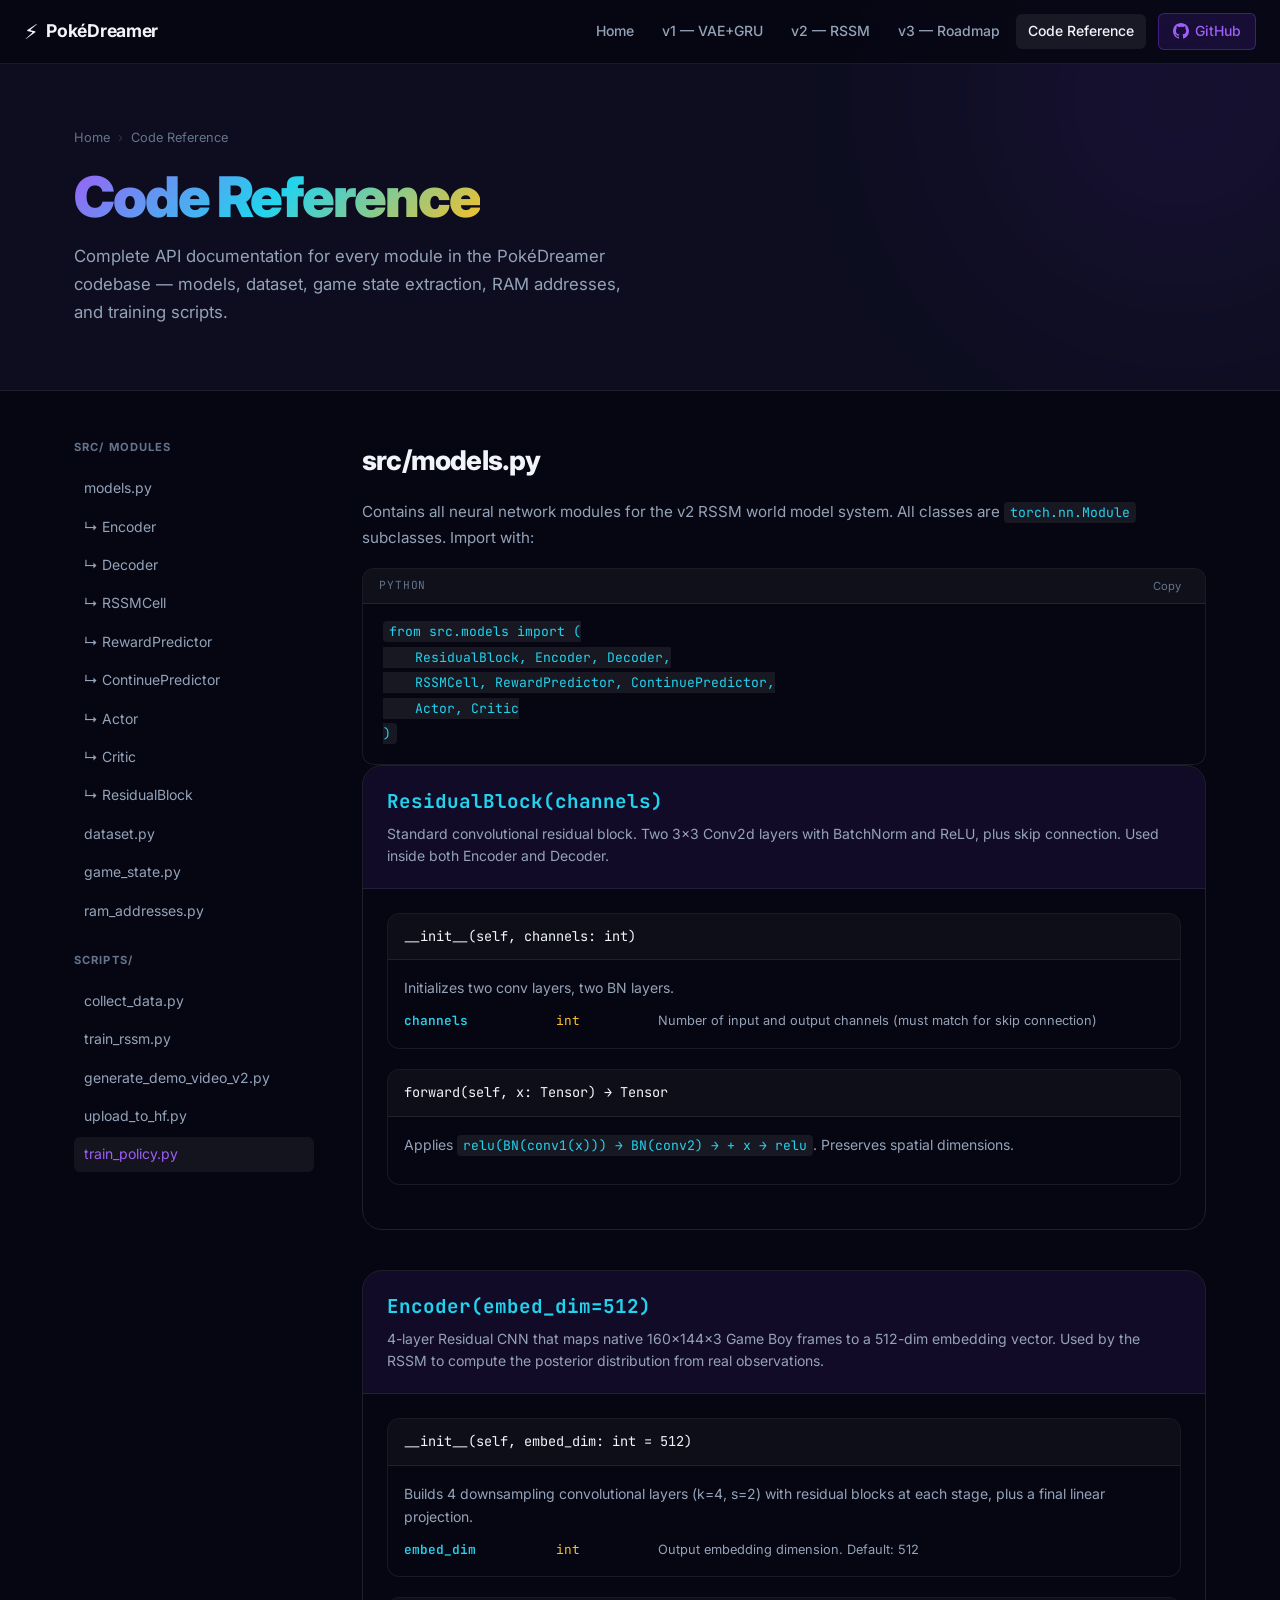
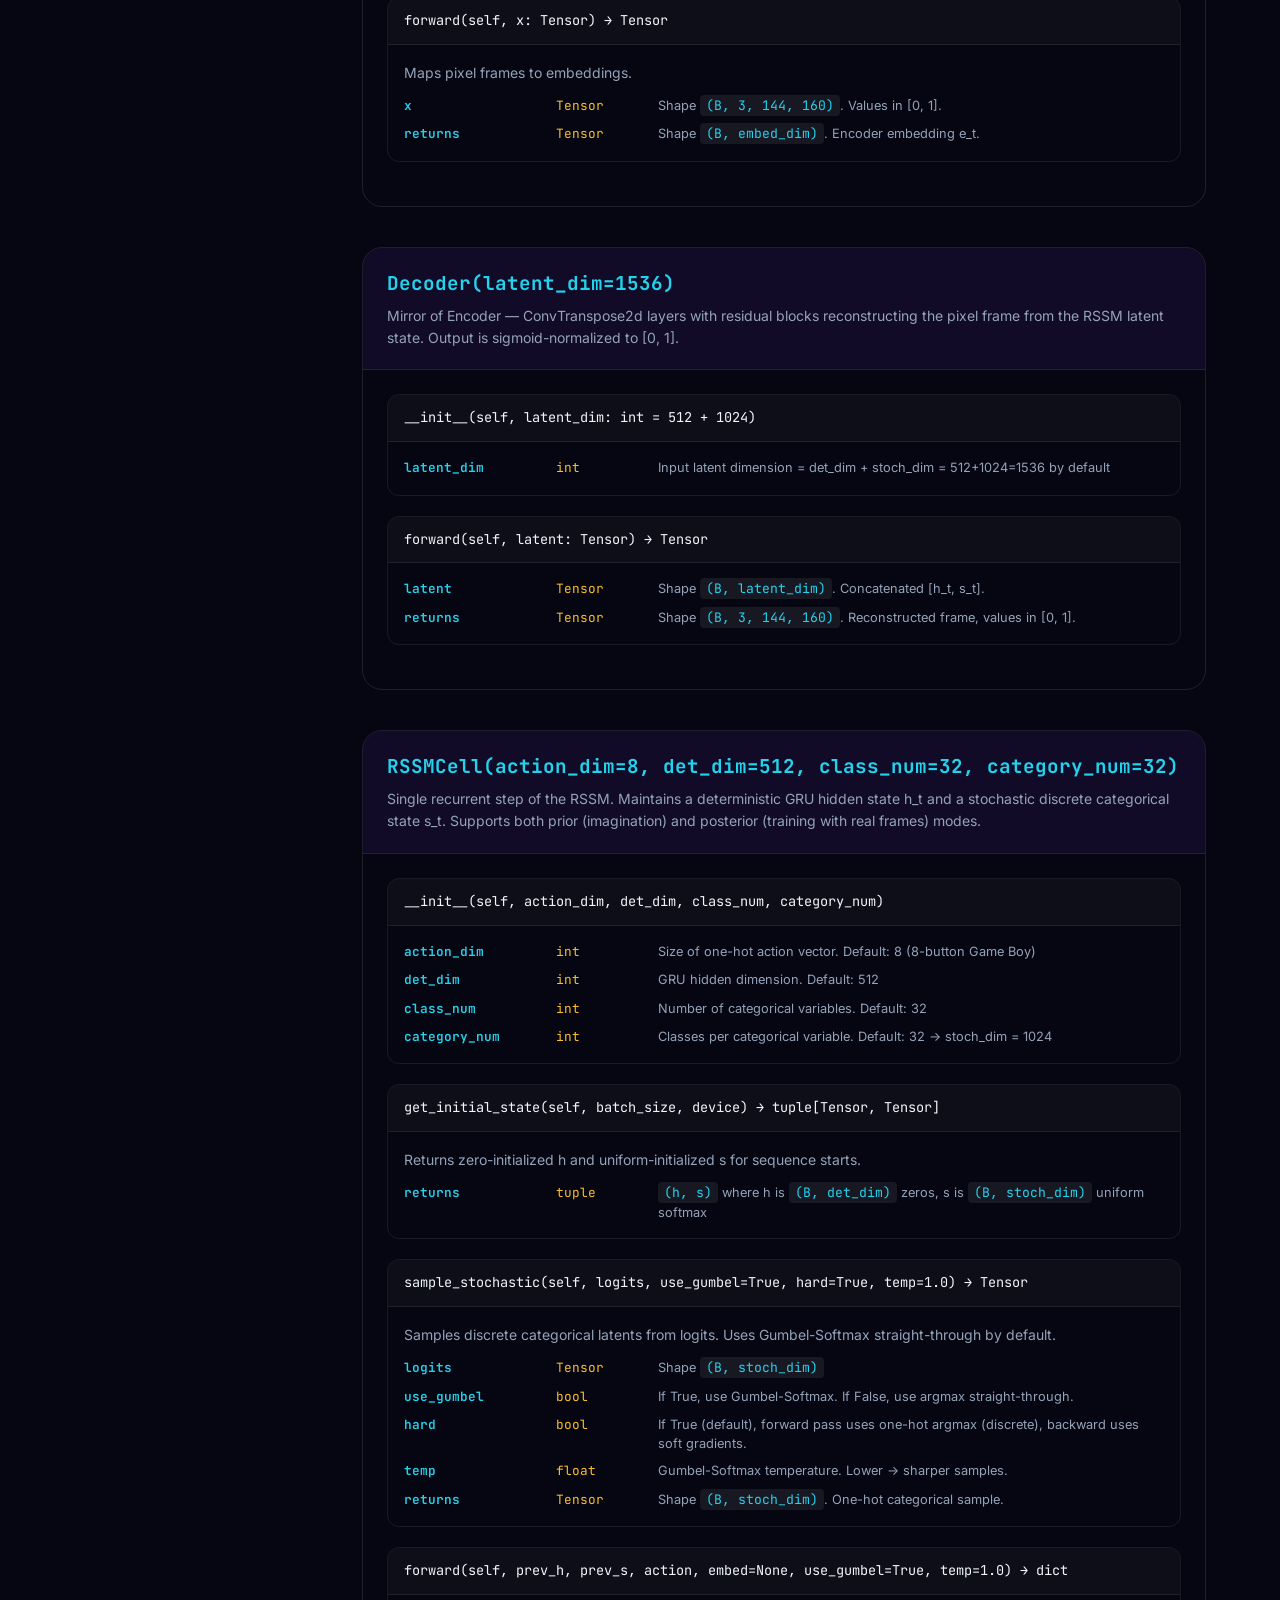
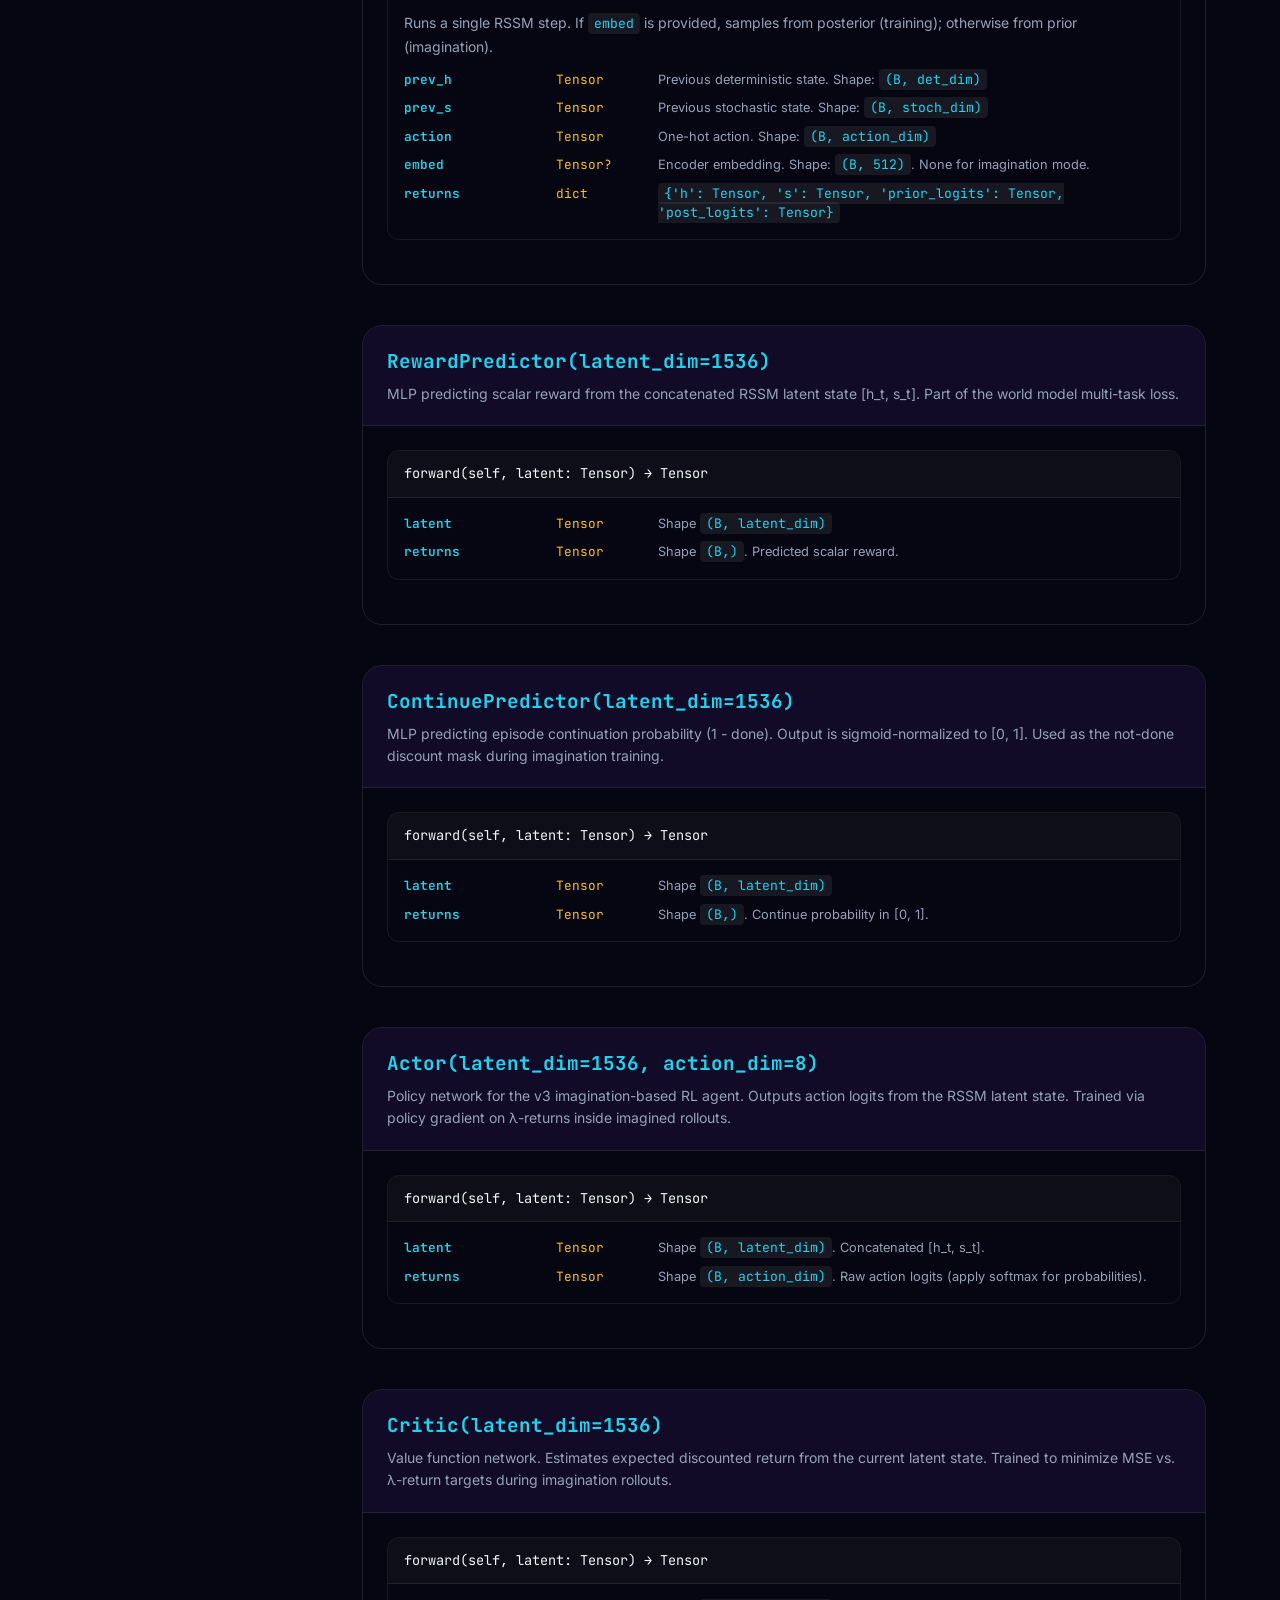
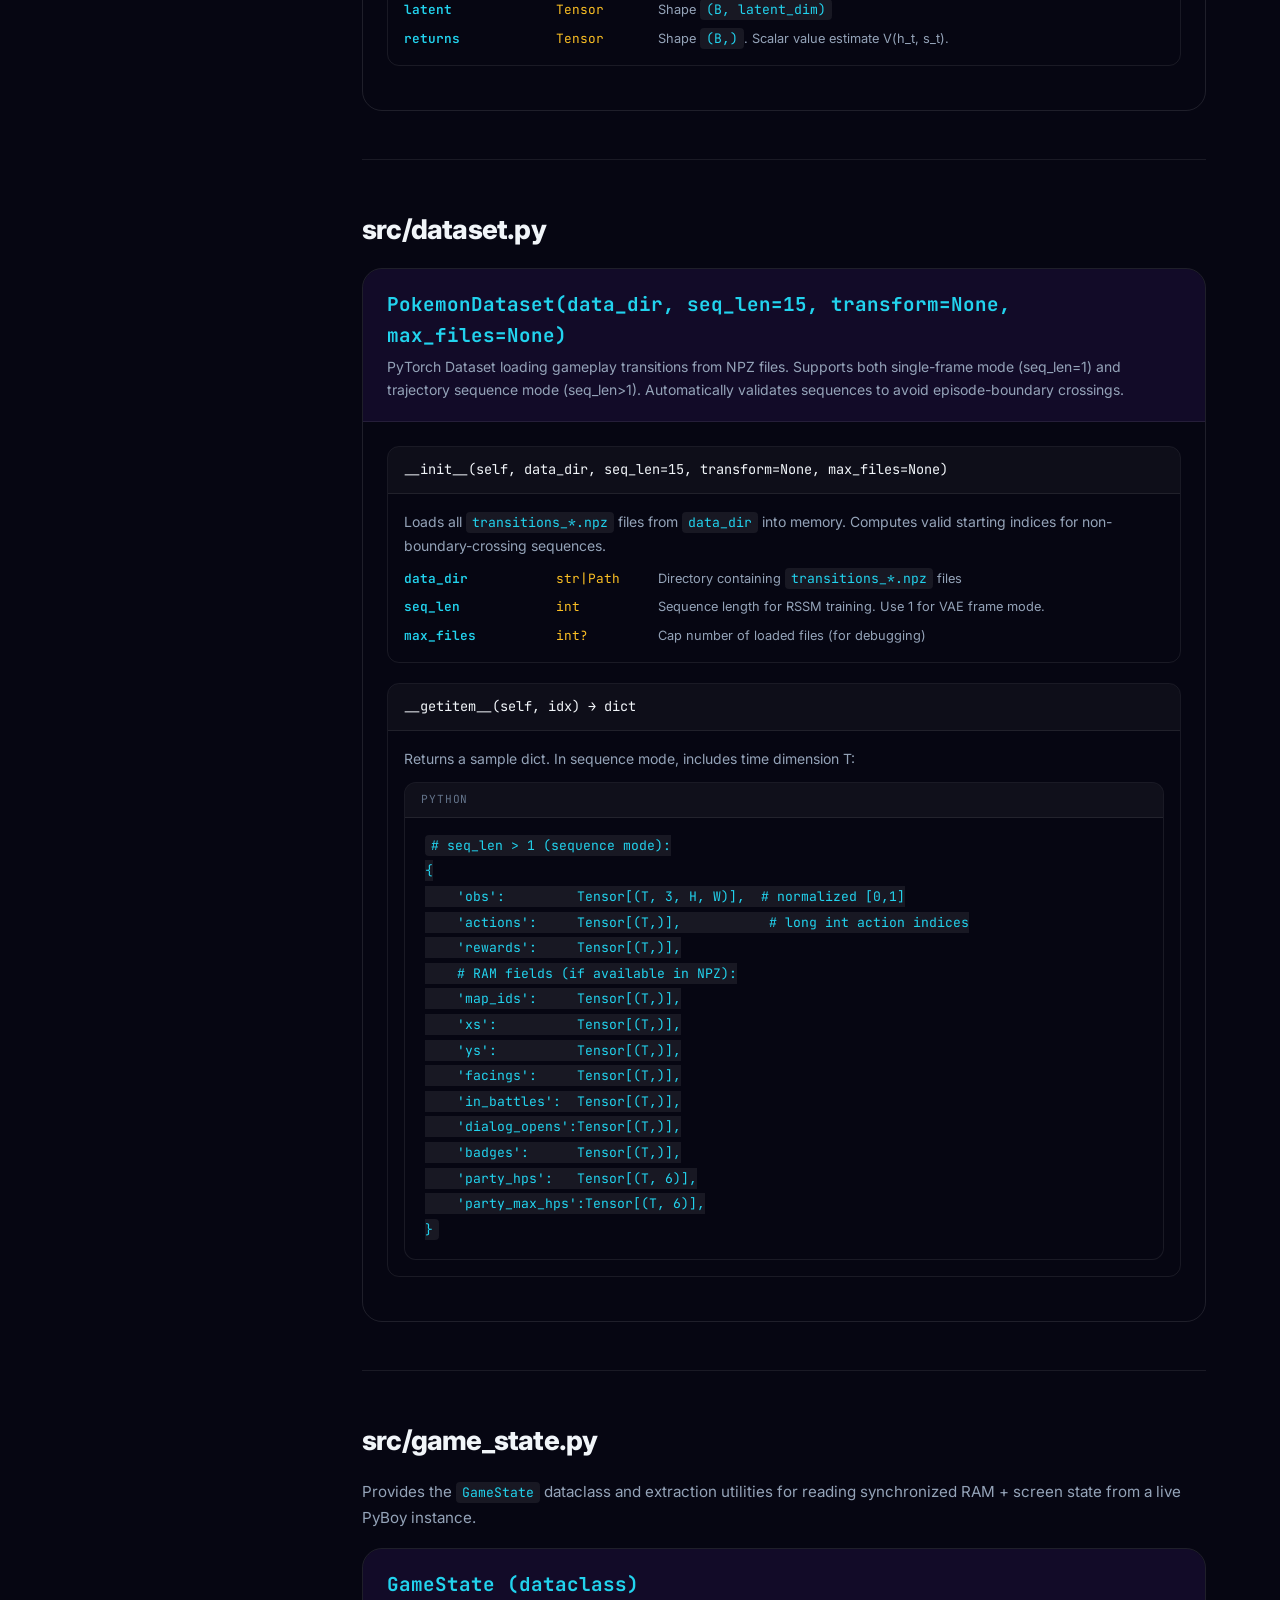
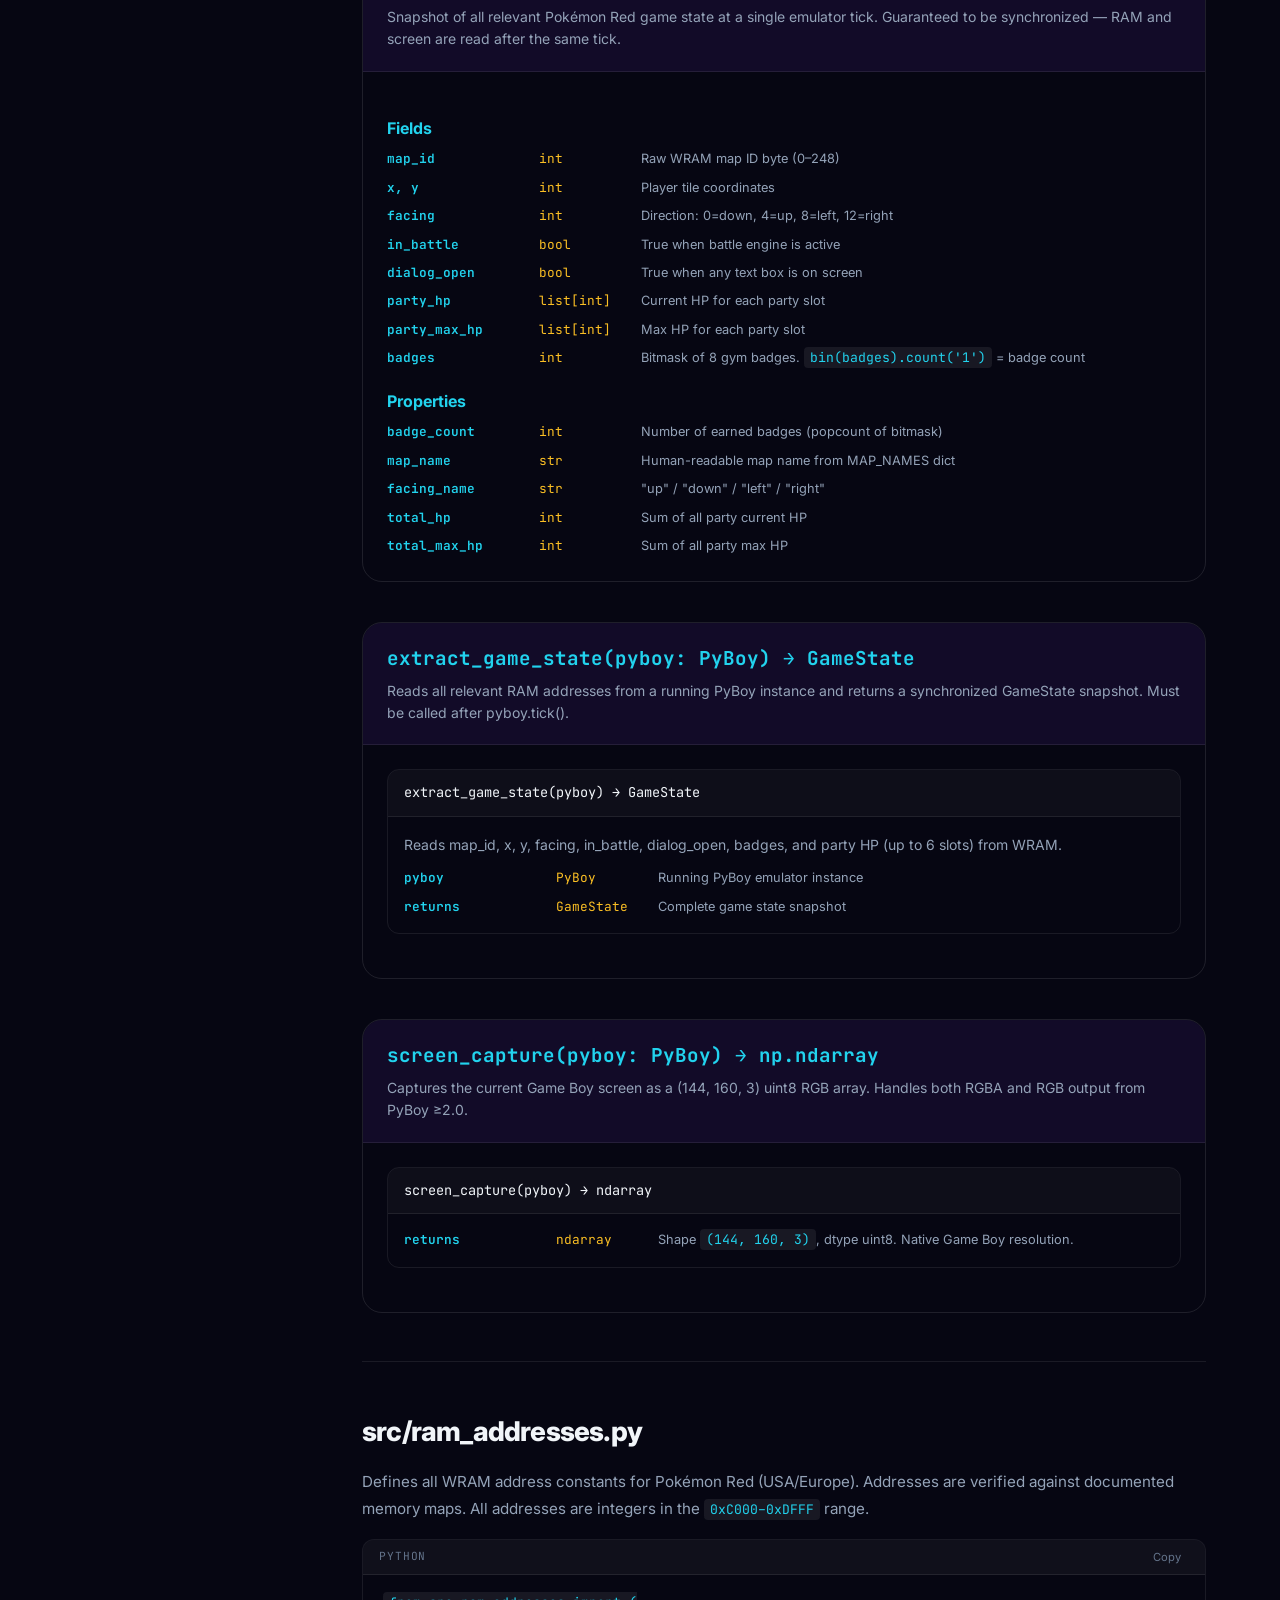
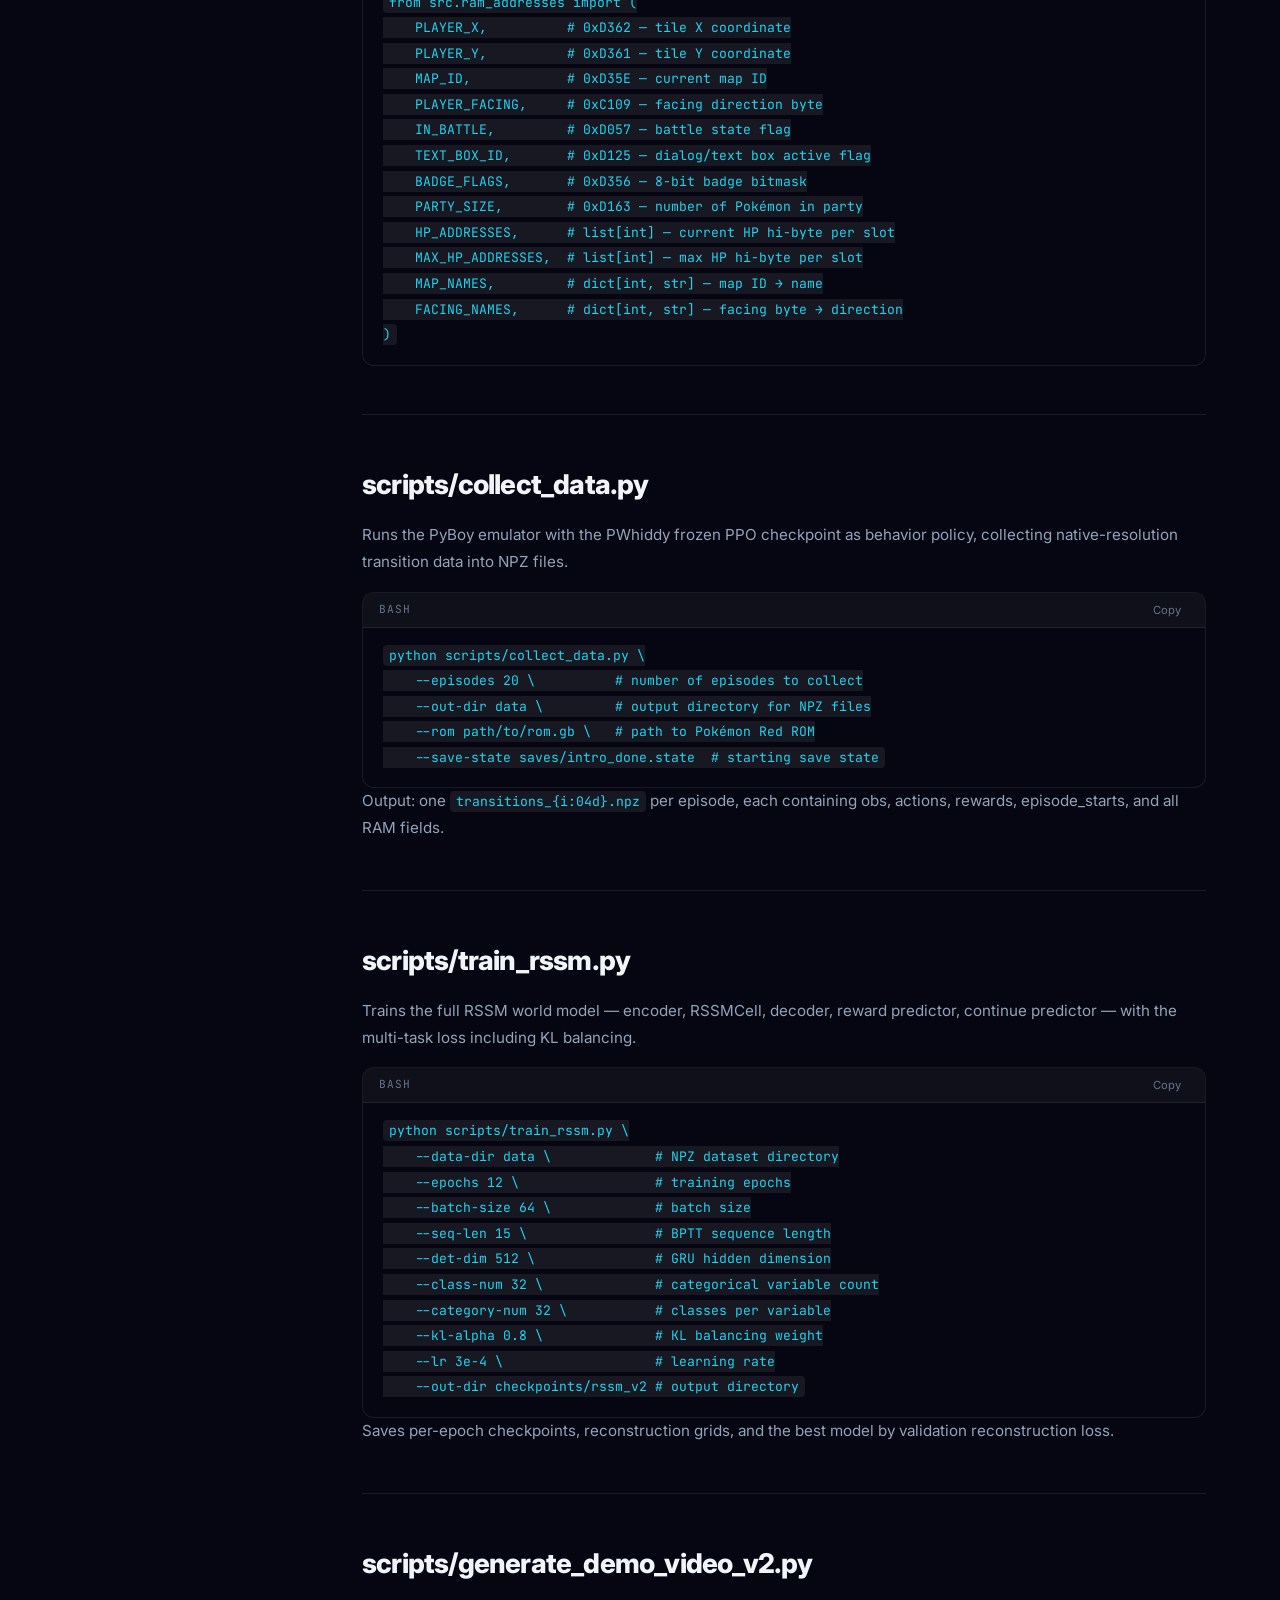
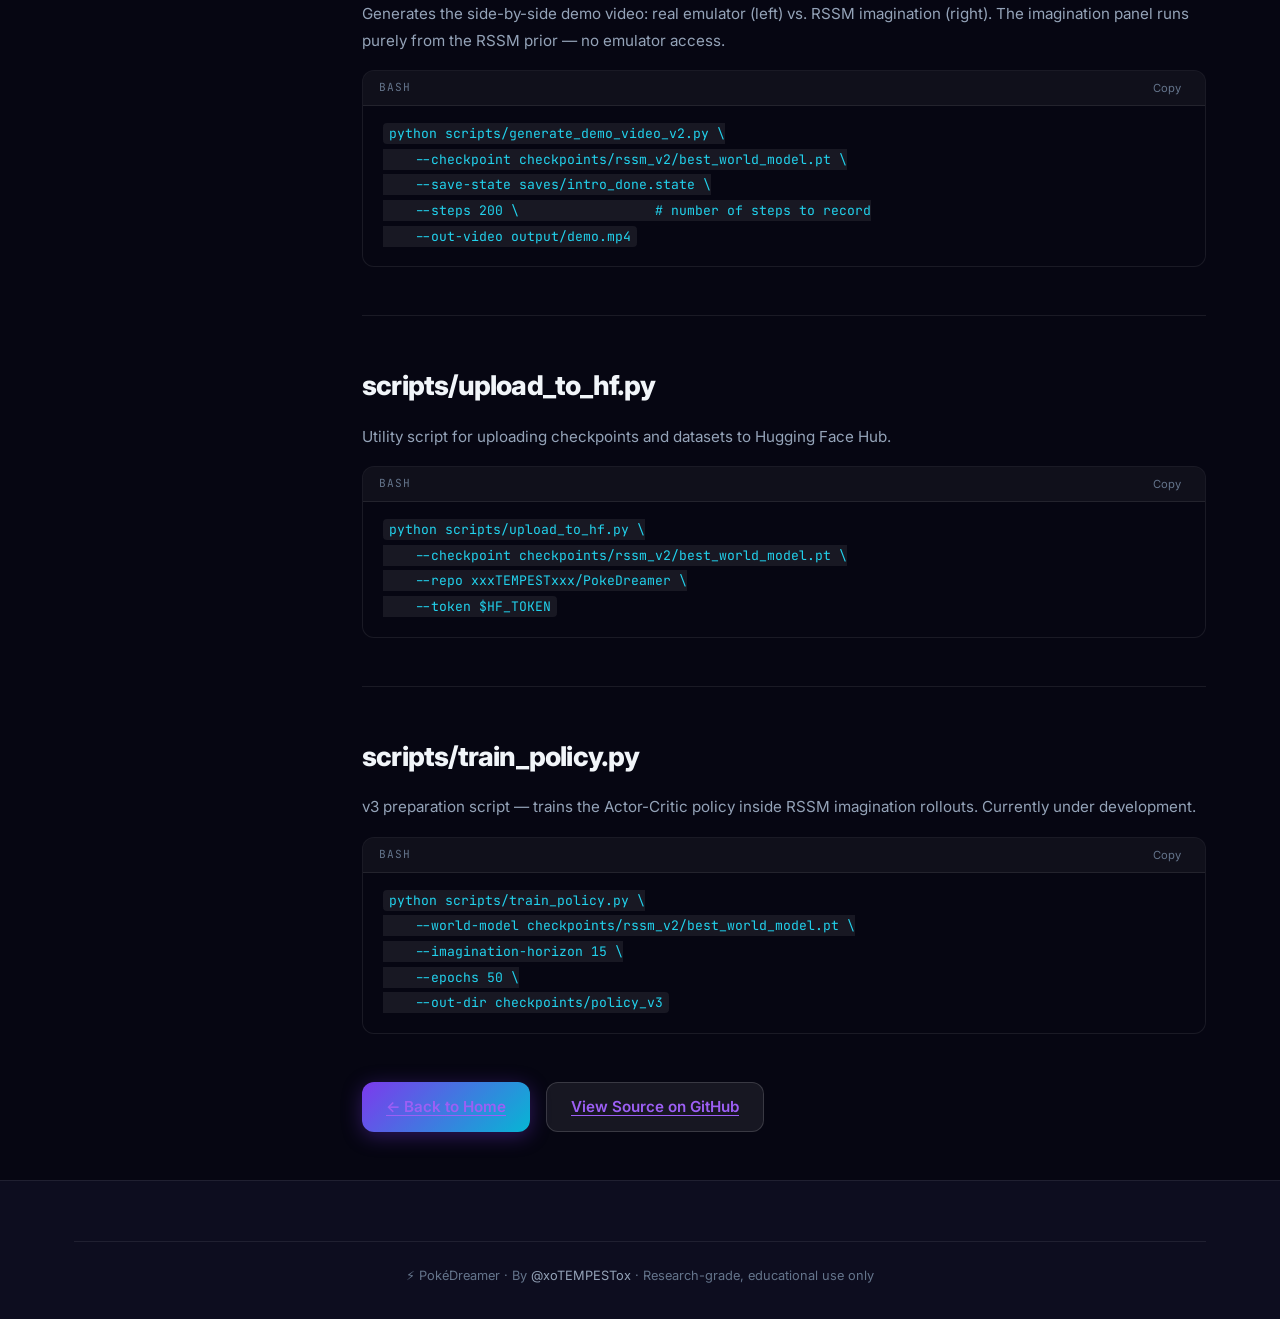
==== docs/api.html @ b06670aa "docs: add v3 technical roadmap for dual-agent system architecture" ====
<!DOCTYPE html>
<html lang="en">
<head>
  <meta charset="UTF-8" />
  <meta name="viewport" content="width=device-width, initial-scale=1.0" />
  <title>PokéDreamer — Code Reference</title>
  <meta name="description" content="PokéDreamer code reference: complete API documentation for models.py, dataset.py, game_state.py, ram_addresses.py, and all training scripts." />
  <link rel="preconnect" href="https://fonts.googleapis.com" />
  <link rel="preconnect" href="https://fonts.gstatic.com" crossorigin />
  <link href="https://fonts.googleapis.com/css2?family=Inter:wght@300;400;500;600;700;800;900&family=JetBrains+Mono:wght@400;500;600&display=swap" rel="stylesheet" />
  <link rel="stylesheet" href="assets/style.css" />
</head>
<body>
  <nav id="navbar" class="navbar">
    <div class="nav-container">
      <a href="index.html" class="nav-brand"><span class="nav-logo">⚡</span><span>PokéDreamer</span></a>
      <ul class="nav-links" id="navLinks">
        <li><a href="index.html" class="nav-link">Home</a></li>
        <li><a href="v1.html" class="nav-link">v1 — VAE+GRU</a></li>
        <li><a href="v2.html" class="nav-link">v2 — RSSM</a></li>
        <li><a href="v3.html" class="nav-link">v3 — Roadmap</a></li>
        <li><a href="api.html" class="nav-link active">Code Reference</a></li>
        <li><a href="https://github.com/xoTEMPESTox/PokeDreamer" target="_blank" class="nav-link nav-cta">
          <svg width="16" height="16" viewBox="0 0 24 24" fill="currentColor"><path d="M12 0C5.374 0 0 5.373 0 12c0 5.302 3.438 9.8 8.207 11.387.599.111.793-.261.793-.577v-2.234c-3.338.726-4.033-1.416-4.033-1.416-.546-1.387-1.333-1.756-1.333-1.756-1.089-.745.083-.729.083-.729 1.205.084 1.839 1.237 1.839 1.237 1.07 1.834 2.807 1.304 3.492.997.107-.775.418-1.305.762-1.604-2.665-.305-5.467-1.334-5.467-5.931 0-1.311.469-2.381 1.236-3.221-.124-.303-.535-1.524.117-3.176 0 0 1.008-.322 3.301 1.23A11.509 11.509 0 0 1 12 5.803c1.02.005 2.047.138 3.006.404 2.291-1.552 3.297-1.23 3.297-1.23.653 1.653.242 2.874.118 3.176.77.84 1.235 1.911 1.235 3.221 0 4.609-2.807 5.624-5.479 5.921.43.372.823 1.102.823 2.222v3.293c0 .319.192.694.801.576C20.566 21.797 24 17.3 24 12c0-6.627-5.373-12-12-12z"/></svg>
          GitHub
        </a></li>
      </ul>
      <button class="nav-toggle" id="navToggle" aria-label="Toggle navigation"><span></span><span></span><span></span></button>
    </div>
  </nav>

  <div class="page-hero">
    <div class="container page-hero-content">
      <div class="breadcrumb">
        <a href="index.html">Home</a>
        <span class="breadcrumb-sep">›</span>
        <span>Code Reference</span>
      </div>
      <h1 class="page-title"><span class="gradient-text">Code Reference</span></h1>
      <p class="page-subtitle">
        Complete API documentation for every module in the PokéDreamer codebase — models, dataset, game state extraction, RAM addresses, and training scripts.
      </p>
    </div>
  </div>

  <div class="docs-layout">
    <aside class="docs-sidebar">
      <nav class="sidebar-nav">
        <div class="sidebar-title">src/ Modules</div>
        <a href="#models" class="sidebar-link active">models.py</a>
        <a href="#encoder" class="sidebar-link">↳ Encoder</a>
        <a href="#decoder" class="sidebar-link">↳ Decoder</a>
        <a href="#rssm" class="sidebar-link">↳ RSSMCell</a>
        <a href="#reward-predictor" class="sidebar-link">↳ RewardPredictor</a>
        <a href="#continue-predictor" class="sidebar-link">↳ ContinuePredictor</a>
        <a href="#actor" class="sidebar-link">↳ Actor</a>
        <a href="#critic" class="sidebar-link">↳ Critic</a>
        <a href="#residual" class="sidebar-link">↳ ResidualBlock</a>
        <a href="#dataset" class="sidebar-link">dataset.py</a>
        <a href="#gamestate" class="sidebar-link">game_state.py</a>
        <a href="#ramaddresses" class="sidebar-link">ram_addresses.py</a>
        <div class="sidebar-title">scripts/</div>
        <a href="#collect-data" class="sidebar-link">collect_data.py</a>
        <a href="#train-rssm" class="sidebar-link">train_rssm.py</a>
        <a href="#generate-demo" class="sidebar-link">generate_demo_video_v2.py</a>
        <a href="#upload-hf" class="sidebar-link">upload_to_hf.py</a>
        <a href="#train-policy" class="sidebar-link">train_policy.py</a>
      </nav>
    </aside>

    <main class="docs-content prose">

      <!-- ── models.py ─────────────────────────────────────── -->
      <h2 id="models">src/models.py</h2>
      <p>
        Contains all neural network modules for the v2 RSSM world model system. All classes are <code>torch.nn.Module</code> subclasses. Import with:
      </p>
      <div class="code-block">
        <div class="code-header"><span class="code-lang">python</span><button class="copy-btn" onclick="copyCode(this)">Copy</button></div>
        <pre><code>from src.models import (
    ResidualBlock, Encoder, Decoder,
    RSSMCell, RewardPredictor, ContinuePredictor,
    Actor, Critic
)</code></pre>
      </div>

      <!-- ResidualBlock -->
      <div class="api-class" id="residual">
        <div class="api-class-header">
          <div class="api-class-name">ResidualBlock(channels)</div>
          <div class="api-class-desc">Standard convolutional residual block. Two 3×3 Conv2d layers with BatchNorm and ReLU, plus skip connection. Used inside both Encoder and Decoder.</div>
        </div>
        <div class="api-class-body">
          <div class="api-method">
            <div class="api-method-sig">__init__(self, channels: int)</div>
            <div class="api-method-body">
              <div class="api-method-desc">Initializes two conv layers, two BN layers.</div>
              <div class="api-params">
                <div class="api-param"><span class="param-name">channels</span><span class="param-type">int</span><span class="param-desc">Number of input and output channels (must match for skip connection)</span></div>
              </div>
            </div>
          </div>
          <div class="api-method">
            <div class="api-method-sig">forward(self, x: Tensor) → Tensor</div>
            <div class="api-method-body">
              <div class="api-method-desc">Applies <code>relu(BN(conv1(x))) → BN(conv2) → + x → relu</code>. Preserves spatial dimensions.</div>
            </div>
          </div>
        </div>
      </div>

      <!-- Encoder -->
      <div class="api-class" id="encoder">
        <div class="api-class-header">
          <div class="api-class-name">Encoder(embed_dim=512)</div>
          <div class="api-class-desc">4-layer Residual CNN that maps native 160×144×3 Game Boy frames to a 512-dim embedding vector. Used by the RSSM to compute the posterior distribution from real observations.</div>
        </div>
        <div class="api-class-body">
          <div class="api-method">
            <div class="api-method-sig">__init__(self, embed_dim: int = 512)</div>
            <div class="api-method-body">
              <div class="api-method-desc">Builds 4 downsampling convolutional layers (k=4, s=2) with residual blocks at each stage, plus a final linear projection.</div>
              <div class="api-params">
                <div class="api-param"><span class="param-name">embed_dim</span><span class="param-type">int</span><span class="param-desc">Output embedding dimension. Default: 512</span></div>
              </div>
            </div>
          </div>
          <div class="api-method">
            <div class="api-method-sig">forward(self, x: Tensor) → Tensor</div>
            <div class="api-method-body">
              <div class="api-method-desc">Maps pixel frames to embeddings.</div>
              <div class="api-params">
                <div class="api-param"><span class="param-name">x</span><span class="param-type">Tensor</span><span class="param-desc">Shape <code>(B, 3, 144, 160)</code>. Values in [0, 1].</span></div>
                <div class="api-param"><span class="param-name">returns</span><span class="param-type">Tensor</span><span class="param-desc">Shape <code>(B, embed_dim)</code>. Encoder embedding e_t.</span></div>
              </div>
            </div>
          </div>
        </div>
      </div>

      <!-- Decoder -->
      <div class="api-class" id="decoder">
        <div class="api-class-header">
          <div class="api-class-name">Decoder(latent_dim=1536)</div>
          <div class="api-class-desc">Mirror of Encoder — ConvTranspose2d layers with residual blocks reconstructing the pixel frame from the RSSM latent state. Output is sigmoid-normalized to [0, 1].</div>
        </div>
        <div class="api-class-body">
          <div class="api-method">
            <div class="api-method-sig">__init__(self, latent_dim: int = 512 + 1024)</div>
            <div class="api-method-body">
              <div class="api-params">
                <div class="api-param"><span class="param-name">latent_dim</span><span class="param-type">int</span><span class="param-desc">Input latent dimension = det_dim + stoch_dim = 512+1024=1536 by default</span></div>
              </div>
            </div>
          </div>
          <div class="api-method">
            <div class="api-method-sig">forward(self, latent: Tensor) → Tensor</div>
            <div class="api-method-body">
              <div class="api-params">
                <div class="api-param"><span class="param-name">latent</span><span class="param-type">Tensor</span><span class="param-desc">Shape <code>(B, latent_dim)</code>. Concatenated [h_t, s_t].</span></div>
                <div class="api-param"><span class="param-name">returns</span><span class="param-type">Tensor</span><span class="param-desc">Shape <code>(B, 3, 144, 160)</code>. Reconstructed frame, values in [0, 1].</span></div>
              </div>
            </div>
          </div>
        </div>
      </div>

      <!-- RSSMCell -->
      <div class="api-class" id="rssm">
        <div class="api-class-header">
          <div class="api-class-name">RSSMCell(action_dim=8, det_dim=512, class_num=32, category_num=32)</div>
          <div class="api-class-desc">Single recurrent step of the RSSM. Maintains a deterministic GRU hidden state h_t and a stochastic discrete categorical state s_t. Supports both prior (imagination) and posterior (training with real frames) modes.</div>
        </div>
        <div class="api-class-body">
          <div class="api-method">
            <div class="api-method-sig">__init__(self, action_dim, det_dim, class_num, category_num)</div>
            <div class="api-method-body">
              <div class="api-params">
                <div class="api-param"><span class="param-name">action_dim</span><span class="param-type">int</span><span class="param-desc">Size of one-hot action vector. Default: 8 (8-button Game Boy)</span></div>
                <div class="api-param"><span class="param-name">det_dim</span><span class="param-type">int</span><span class="param-desc">GRU hidden dimension. Default: 512</span></div>
                <div class="api-param"><span class="param-name">class_num</span><span class="param-type">int</span><span class="param-desc">Number of categorical variables. Default: 32</span></div>
                <div class="api-param"><span class="param-name">category_num</span><span class="param-type">int</span><span class="param-desc">Classes per categorical variable. Default: 32 → stoch_dim = 1024</span></div>
              </div>
            </div>
          </div>
          <div class="api-method">
            <div class="api-method-sig">get_initial_state(self, batch_size, device) → tuple[Tensor, Tensor]</div>
            <div class="api-method-body">
              <div class="api-method-desc">Returns zero-initialized h and uniform-initialized s for sequence starts.</div>
              <div class="api-params">
                <div class="api-param"><span class="param-name">returns</span><span class="param-type">tuple</span><span class="param-desc"><code>(h, s)</code> where h is <code>(B, det_dim)</code> zeros, s is <code>(B, stoch_dim)</code> uniform softmax</span></div>
              </div>
            </div>
          </div>
          <div class="api-method">
            <div class="api-method-sig">sample_stochastic(self, logits, use_gumbel=True, hard=True, temp=1.0) → Tensor</div>
            <div class="api-method-body">
              <div class="api-method-desc">Samples discrete categorical latents from logits. Uses Gumbel-Softmax straight-through by default.</div>
              <div class="api-params">
                <div class="api-param"><span class="param-name">logits</span><span class="param-type">Tensor</span><span class="param-desc">Shape <code>(B, stoch_dim)</code></span></div>
                <div class="api-param"><span class="param-name">use_gumbel</span><span class="param-type">bool</span><span class="param-desc">If True, use Gumbel-Softmax. If False, use argmax straight-through.</span></div>
                <div class="api-param"><span class="param-name">hard</span><span class="param-type">bool</span><span class="param-desc">If True (default), forward pass uses one-hot argmax (discrete), backward uses soft gradients.</span></div>
                <div class="api-param"><span class="param-name">temp</span><span class="param-type">float</span><span class="param-desc">Gumbel-Softmax temperature. Lower → sharper samples.</span></div>
                <div class="api-param"><span class="param-name">returns</span><span class="param-type">Tensor</span><span class="param-desc">Shape <code>(B, stoch_dim)</code>. One-hot categorical sample.</span></div>
              </div>
            </div>
          </div>
          <div class="api-method">
            <div class="api-method-sig">forward(self, prev_h, prev_s, action, embed=None, use_gumbel=True, temp=1.0) → dict</div>
            <div class="api-method-body">
              <div class="api-method-desc">Runs a single RSSM step. If <code>embed</code> is provided, samples from posterior (training); otherwise from prior (imagination).</div>
              <div class="api-params">
                <div class="api-param"><span class="param-name">prev_h</span><span class="param-type">Tensor</span><span class="param-desc">Previous deterministic state. Shape: <code>(B, det_dim)</code></span></div>
                <div class="api-param"><span class="param-name">prev_s</span><span class="param-type">Tensor</span><span class="param-desc">Previous stochastic state. Shape: <code>(B, stoch_dim)</code></span></div>
                <div class="api-param"><span class="param-name">action</span><span class="param-type">Tensor</span><span class="param-desc">One-hot action. Shape: <code>(B, action_dim)</code></span></div>
                <div class="api-param"><span class="param-name">embed</span><span class="param-type">Tensor?</span><span class="param-desc">Encoder embedding. Shape: <code>(B, 512)</code>. None for imagination mode.</span></div>
                <div class="api-param"><span class="param-name">returns</span><span class="param-type">dict</span><span class="param-desc"><code>{'h': Tensor, 's': Tensor, 'prior_logits': Tensor, 'post_logits': Tensor}</code></span></div>
              </div>
            </div>
          </div>
        </div>
      </div>

      <!-- RewardPredictor -->
      <div class="api-class" id="reward-predictor">
        <div class="api-class-header">
          <div class="api-class-name">RewardPredictor(latent_dim=1536)</div>
          <div class="api-class-desc">MLP predicting scalar reward from the concatenated RSSM latent state [h_t, s_t]. Part of the world model multi-task loss.</div>
        </div>
        <div class="api-class-body">
          <div class="api-method">
            <div class="api-method-sig">forward(self, latent: Tensor) → Tensor</div>
            <div class="api-method-body">
              <div class="api-params">
                <div class="api-param"><span class="param-name">latent</span><span class="param-type">Tensor</span><span class="param-desc">Shape <code>(B, latent_dim)</code></span></div>
                <div class="api-param"><span class="param-name">returns</span><span class="param-type">Tensor</span><span class="param-desc">Shape <code>(B,)</code>. Predicted scalar reward.</span></div>
              </div>
            </div>
          </div>
        </div>
      </div>

      <!-- ContinuePredictor -->
      <div class="api-class" id="continue-predictor">
        <div class="api-class-header">
          <div class="api-class-name">ContinuePredictor(latent_dim=1536)</div>
          <div class="api-class-desc">MLP predicting episode continuation probability (1 - done). Output is sigmoid-normalized to [0, 1]. Used as the not-done discount mask during imagination training.</div>
        </div>
        <div class="api-class-body">
          <div class="api-method">
            <div class="api-method-sig">forward(self, latent: Tensor) → Tensor</div>
            <div class="api-method-body">
              <div class="api-params">
                <div class="api-param"><span class="param-name">latent</span><span class="param-type">Tensor</span><span class="param-desc">Shape <code>(B, latent_dim)</code></span></div>
                <div class="api-param"><span class="param-name">returns</span><span class="param-type">Tensor</span><span class="param-desc">Shape <code>(B,)</code>. Continue probability in [0, 1].</span></div>
              </div>
            </div>
          </div>
        </div>
      </div>

      <!-- Actor -->
      <div class="api-class" id="actor">
        <div class="api-class-header">
          <div class="api-class-name">Actor(latent_dim=1536, action_dim=8)</div>
          <div class="api-class-desc">Policy network for the v3 imagination-based RL agent. Outputs action logits from the RSSM latent state. Trained via policy gradient on λ-returns inside imagined rollouts.</div>
        </div>
        <div class="api-class-body">
          <div class="api-method">
            <div class="api-method-sig">forward(self, latent: Tensor) → Tensor</div>
            <div class="api-method-body">
              <div class="api-params">
                <div class="api-param"><span class="param-name">latent</span><span class="param-type">Tensor</span><span class="param-desc">Shape <code>(B, latent_dim)</code>. Concatenated [h_t, s_t].</span></div>
                <div class="api-param"><span class="param-name">returns</span><span class="param-type">Tensor</span><span class="param-desc">Shape <code>(B, action_dim)</code>. Raw action logits (apply softmax for probabilities).</span></div>
              </div>
            </div>
          </div>
        </div>
      </div>

      <!-- Critic -->
      <div class="api-class" id="critic">
        <div class="api-class-header">
          <div class="api-class-name">Critic(latent_dim=1536)</div>
          <div class="api-class-desc">Value function network. Estimates expected discounted return from the current latent state. Trained to minimize MSE vs. λ-return targets during imagination rollouts.</div>
        </div>
        <div class="api-class-body">
          <div class="api-method">
            <div class="api-method-sig">forward(self, latent: Tensor) → Tensor</div>
            <div class="api-method-body">
              <div class="api-params">
                <div class="api-param"><span class="param-name">latent</span><span class="param-type">Tensor</span><span class="param-desc">Shape <code>(B, latent_dim)</code></span></div>
                <div class="api-param"><span class="param-name">returns</span><span class="param-type">Tensor</span><span class="param-desc">Shape <code>(B,)</code>. Scalar value estimate V(h_t, s_t).</span></div>
              </div>
            </div>
          </div>
        </div>
      </div>

      <!-- ── dataset.py ─────────────────────────────────────── -->
      <h2 id="dataset">src/dataset.py</h2>

      <div class="api-class">
        <div class="api-class-header">
          <div class="api-class-name">PokemonDataset(data_dir, seq_len=15, transform=None, max_files=None)</div>
          <div class="api-class-desc">PyTorch Dataset loading gameplay transitions from NPZ files. Supports both single-frame mode (seq_len=1) and trajectory sequence mode (seq_len>1). Automatically validates sequences to avoid episode-boundary crossings.</div>
        </div>
        <div class="api-class-body">
          <div class="api-method">
            <div class="api-method-sig">__init__(self, data_dir, seq_len=15, transform=None, max_files=None)</div>
            <div class="api-method-body">
              <div class="api-method-desc">Loads all <code>transitions_*.npz</code> files from <code>data_dir</code> into memory. Computes valid starting indices for non-boundary-crossing sequences.</div>
              <div class="api-params">
                <div class="api-param"><span class="param-name">data_dir</span><span class="param-type">str|Path</span><span class="param-desc">Directory containing <code>transitions_*.npz</code> files</span></div>
                <div class="api-param"><span class="param-name">seq_len</span><span class="param-type">int</span><span class="param-desc">Sequence length for RSSM training. Use 1 for VAE frame mode.</span></div>
                <div class="api-param"><span class="param-name">max_files</span><span class="param-type">int?</span><span class="param-desc">Cap number of loaded files (for debugging)</span></div>
              </div>
            </div>
          </div>
          <div class="api-method">
            <div class="api-method-sig">__getitem__(self, idx) → dict</div>
            <div class="api-method-body">
              <div class="api-method-desc">Returns a sample dict. In sequence mode, includes time dimension T:</div>
              <div class="code-block" style="margin-top:8px;">
                <div class="code-header"><span class="code-lang">python</span></div>
                <pre><code># seq_len > 1 (sequence mode):
{
    'obs':         Tensor[(T, 3, H, W)],  # normalized [0,1]
    'actions':     Tensor[(T,)],           # long int action indices
    'rewards':     Tensor[(T,)],
    # RAM fields (if available in NPZ):
    'map_ids':     Tensor[(T,)],
    'xs':          Tensor[(T,)],
    'ys':          Tensor[(T,)],
    'facings':     Tensor[(T,)],
    'in_battles':  Tensor[(T,)],
    'dialog_opens':Tensor[(T,)],
    'badges':      Tensor[(T,)],
    'party_hps':   Tensor[(T, 6)],
    'party_max_hps':Tensor[(T, 6)],
}</code></pre>
              </div>
            </div>
          </div>
        </div>
      </div>

      <!-- ── game_state.py ─────────────────────────────────── -->
      <h2 id="gamestate">src/game_state.py</h2>
      <p>Provides the <code>GameState</code> dataclass and extraction utilities for reading synchronized RAM + screen state from a live PyBoy instance.</p>

      <div class="api-class">
        <div class="api-class-header">
          <div class="api-class-name">GameState (dataclass)</div>
          <div class="api-class-desc">Snapshot of all relevant Pokémon Red game state at a single emulator tick. Guaranteed to be synchronized — RAM and screen are read after the same tick.</div>
        </div>
        <div class="api-class-body">
          <h4>Fields</h4>
          <div class="api-params" style="margin-bottom:16px;">
            <div class="api-param"><span class="param-name">map_id</span><span class="param-type">int</span><span class="param-desc">Raw WRAM map ID byte (0–248)</span></div>
            <div class="api-param"><span class="param-name">x, y</span><span class="param-type">int</span><span class="param-desc">Player tile coordinates</span></div>
            <div class="api-param"><span class="param-name">facing</span><span class="param-type">int</span><span class="param-desc">Direction: 0=down, 4=up, 8=left, 12=right</span></div>
            <div class="api-param"><span class="param-name">in_battle</span><span class="param-type">bool</span><span class="param-desc">True when battle engine is active</span></div>
            <div class="api-param"><span class="param-name">dialog_open</span><span class="param-type">bool</span><span class="param-desc">True when any text box is on screen</span></div>
            <div class="api-param"><span class="param-name">party_hp</span><span class="param-type">list[int]</span><span class="param-desc">Current HP for each party slot</span></div>
            <div class="api-param"><span class="param-name">party_max_hp</span><span class="param-type">list[int]</span><span class="param-desc">Max HP for each party slot</span></div>
            <div class="api-param"><span class="param-name">badges</span><span class="param-type">int</span><span class="param-desc">Bitmask of 8 gym badges. <code>bin(badges).count('1')</code> = badge count</span></div>
          </div>
          <h4>Properties</h4>
          <div class="api-params">
            <div class="api-param"><span class="param-name">badge_count</span><span class="param-type">int</span><span class="param-desc">Number of earned badges (popcount of bitmask)</span></div>
            <div class="api-param"><span class="param-name">map_name</span><span class="param-type">str</span><span class="param-desc">Human-readable map name from MAP_NAMES dict</span></div>
            <div class="api-param"><span class="param-name">facing_name</span><span class="param-type">str</span><span class="param-desc">"up" / "down" / "left" / "right"</span></div>
            <div class="api-param"><span class="param-name">total_hp</span><span class="param-type">int</span><span class="param-desc">Sum of all party current HP</span></div>
            <div class="api-param"><span class="param-name">total_max_hp</span><span class="param-type">int</span><span class="param-desc">Sum of all party max HP</span></div>
          </div>
        </div>
      </div>

      <div class="api-class">
        <div class="api-class-header">
          <div class="api-class-name">extract_game_state(pyboy: PyBoy) → GameState</div>
          <div class="api-class-desc">Reads all relevant RAM addresses from a running PyBoy instance and returns a synchronized GameState snapshot. Must be called after pyboy.tick().</div>
        </div>
        <div class="api-class-body">
          <div class="api-method">
            <div class="api-method-sig">extract_game_state(pyboy) → GameState</div>
            <div class="api-method-body">
              <div class="api-method-desc">Reads map_id, x, y, facing, in_battle, dialog_open, badges, and party HP (up to 6 slots) from WRAM.</div>
              <div class="api-params">
                <div class="api-param"><span class="param-name">pyboy</span><span class="param-type">PyBoy</span><span class="param-desc">Running PyBoy emulator instance</span></div>
                <div class="api-param"><span class="param-name">returns</span><span class="param-type">GameState</span><span class="param-desc">Complete game state snapshot</span></div>
              </div>
            </div>
          </div>
        </div>
      </div>

      <div class="api-class">
        <div class="api-class-header">
          <div class="api-class-name">screen_capture(pyboy: PyBoy) → np.ndarray</div>
          <div class="api-class-desc">Captures the current Game Boy screen as a (144, 160, 3) uint8 RGB array. Handles both RGBA and RGB output from PyBoy ≥2.0.</div>
        </div>
        <div class="api-class-body">
          <div class="api-method">
            <div class="api-method-sig">screen_capture(pyboy) → ndarray</div>
            <div class="api-method-body">
              <div class="api-params">
                <div class="api-param"><span class="param-name">returns</span><span class="param-type">ndarray</span><span class="param-desc">Shape <code>(144, 160, 3)</code>, dtype uint8. Native Game Boy resolution.</span></div>
              </div>
            </div>
          </div>
        </div>
      </div>

      <!-- ── ram_addresses.py ─────────────────────────────── -->
      <h2 id="ramaddresses">src/ram_addresses.py</h2>
      <p>
        Defines all WRAM address constants for Pokémon Red (USA/Europe). Addresses are verified against documented memory maps. All addresses are integers in the <code>0xC000–0xDFFF</code> range.
      </p>
      <div class="code-block">
        <div class="code-header"><span class="code-lang">python</span><button class="copy-btn" onclick="copyCode(this)">Copy</button></div>
        <pre><code>from src.ram_addresses import (
    PLAYER_X,          # 0xD362 — tile X coordinate
    PLAYER_Y,          # 0xD361 — tile Y coordinate
    MAP_ID,            # 0xD35E — current map ID
    PLAYER_FACING,     # 0xC109 — facing direction byte
    IN_BATTLE,         # 0xD057 — battle state flag
    TEXT_BOX_ID,       # 0xD125 — dialog/text box active flag
    BADGE_FLAGS,       # 0xD356 — 8-bit badge bitmask
    PARTY_SIZE,        # 0xD163 — number of Pokémon in party
    HP_ADDRESSES,      # list[int] — current HP hi-byte per slot
    MAX_HP_ADDRESSES,  # list[int] — max HP hi-byte per slot
    MAP_NAMES,         # dict[int, str] — map ID → name
    FACING_NAMES,      # dict[int, str] — facing byte → direction
)</code></pre>
      </div>

      <!-- ── Scripts ─────────────────────────────────────── -->
      <h2 id="collect-data">scripts/collect_data.py</h2>
      <p>
        Runs the PyBoy emulator with the PWhiddy frozen PPO checkpoint as behavior policy, collecting native-resolution transition data into NPZ files.
      </p>
      <div class="code-block">
        <div class="code-header"><span class="code-lang">bash</span><button class="copy-btn" onclick="copyCode(this)">Copy</button></div>
        <pre><code>python scripts/collect_data.py \
    --episodes 20 \          # number of episodes to collect
    --out-dir data \         # output directory for NPZ files
    --rom path/to/rom.gb \   # path to Pokémon Red ROM
    --save-state saves/intro_done.state  # starting save state</code></pre>
      </div>
      <p>Output: one <code>transitions_{i:04d}.npz</code> per episode, each containing obs, actions, rewards, episode_starts, and all RAM fields.</p>

      <h2 id="train-rssm">scripts/train_rssm.py</h2>
      <p>Trains the full RSSM world model — encoder, RSSMCell, decoder, reward predictor, continue predictor — with the multi-task loss including KL balancing.</p>
      <div class="code-block">
        <div class="code-header"><span class="code-lang">bash</span><button class="copy-btn" onclick="copyCode(this)">Copy</button></div>
        <pre><code>python scripts/train_rssm.py \
    --data-dir data \             # NPZ dataset directory
    --epochs 12 \                 # training epochs
    --batch-size 64 \             # batch size
    --seq-len 15 \                # BPTT sequence length
    --det-dim 512 \               # GRU hidden dimension
    --class-num 32 \              # categorical variable count
    --category-num 32 \           # classes per variable
    --kl-alpha 0.8 \              # KL balancing weight
    --lr 3e-4 \                   # learning rate
    --out-dir checkpoints/rssm_v2 # output directory</code></pre>
      </div>
      <p>Saves per-epoch checkpoints, reconstruction grids, and the best model by validation reconstruction loss.</p>

      <h2 id="generate-demo">scripts/generate_demo_video_v2.py</h2>
      <p>Generates the side-by-side demo video: real emulator (left) vs. RSSM imagination (right). The imagination panel runs purely from the RSSM prior — no emulator access.</p>
      <div class="code-block">
        <div class="code-header"><span class="code-lang">bash</span><button class="copy-btn" onclick="copyCode(this)">Copy</button></div>
        <pre><code>python scripts/generate_demo_video_v2.py \
    --checkpoint checkpoints/rssm_v2/best_world_model.pt \
    --save-state saves/intro_done.state \
    --steps 200 \                 # number of steps to record
    --out-video output/demo.mp4</code></pre>
      </div>

      <h2 id="upload-hf">scripts/upload_to_hf.py</h2>
      <p>Utility script for uploading checkpoints and datasets to Hugging Face Hub.</p>
      <div class="code-block">
        <div class="code-header"><span class="code-lang">bash</span><button class="copy-btn" onclick="copyCode(this)">Copy</button></div>
        <pre><code>python scripts/upload_to_hf.py \
    --checkpoint checkpoints/rssm_v2/best_world_model.pt \
    --repo xxxTEMPESTxxx/PokeDreamer \
    --token $HF_TOKEN</code></pre>
      </div>

      <h2 id="train-policy">scripts/train_policy.py</h2>
      <p>
        v3 preparation script — trains the Actor-Critic policy inside RSSM imagination rollouts. Currently under development.
      </p>
      <div class="code-block">
        <div class="code-header"><span class="code-lang">bash</span><button class="copy-btn" onclick="copyCode(this)">Copy</button></div>
        <pre><code>python scripts/train_policy.py \
    --world-model checkpoints/rssm_v2/best_world_model.pt \
    --imagination-horizon 15 \
    --epochs 50 \
    --out-dir checkpoints/policy_v3</code></pre>
      </div>

      <div style="margin-top:48px; display:flex; gap:16px; flex-wrap:wrap;">
        <a href="index.html" class="btn btn-primary">← Back to Home</a>
        <a href="https://github.com/xoTEMPESTox/PokeDreamer" target="_blank" class="btn btn-secondary">View Source on GitHub</a>
      </div>
    </main>
  </div>

  <footer class="footer">
    <div class="container">
      <div class="footer-bottom">
        <p>⚡ PokéDreamer · By <a href="https://github.com/xoTEMPESTox" target="_blank">@xoTEMPESTox</a> · Research-grade, educational use only</p>
      </div>
    </div>
  </footer>

  <script src="assets/main.js"></script>
</body>
</html>
---- docs/assets/style.css ----
/* ===================================================================
   PokéDreamer Docs — style.css
   Dark mode, glassmorphism, premium design system
   =================================================================== */

/* ── Custom Properties ─────────────────────────────────────────── */
:root {
  --bg-base:       #060612;
  --bg-surface:    #0d0d1f;
  --bg-elevated:   #12122a;

  --primary:       #7c3aed;
  --primary-light: #9d5ff5;
  --primary-glow:  rgba(124, 58, 237, 0.35);

  --accent:        #06b6d4;
  --accent-light:  #22d3ee;
  --accent-glow:   rgba(6, 182, 212, 0.3);

  --gold:          #f59e0b;
  --gold-light:    #fbbf24;
  --gold-glow:     rgba(245, 158, 11, 0.3);

  --success:       #10b981;
  --warn:          #f59e0b;
  --danger:        #ef4444;

  --text-primary:  #f1f5f9;
  --text-secondary:#94a3b8;
  --text-muted:    #64748b;

  --border:        rgba(255,255,255,0.08);
  --border-active: rgba(124, 58, 237, 0.5);

  --glass-bg:      rgba(255, 255, 255, 0.04);
  --glass-border:  rgba(255, 255, 255, 0.1);

  --radius-sm:     6px;
  --radius-md:     12px;
  --radius-lg:     20px;
  --radius-xl:     28px;

  --shadow-sm:  0 1px 3px rgba(0,0,0,0.4);
  --shadow-md:  0 4px 16px rgba(0,0,0,0.5);
  --shadow-lg:  0 8px 40px rgba(0,0,0,0.6);
  --shadow-glow:0 0 40px var(--primary-glow);

  --nav-h: 64px;
  --font-sans: 'Inter', system-ui, -apple-system, sans-serif;
  --font-mono: 'JetBrains Mono', 'Fira Code', monospace;
}

/* ── Reset ─────────────────────────────────────────────────────── */
*, *::before, *::after { box-sizing: border-box; margin: 0; padding: 0; }
html { scroll-behavior: smooth; font-size: 16px; }
body {
  font-family: var(--font-sans);
  background-color: var(--bg-base);
  color: var(--text-primary);
  line-height: 1.6;
  overflow-x: hidden;
}
a { color: var(--accent-light); text-decoration: none; }
a:hover { color: var(--accent); }
img { max-width: 100%; display: block; }
ul { list-style: none; }

/* ── Utility ───────────────────────────────────────────────────── */
.container {
  max-width: 1180px;
  margin: 0 auto;
  padding: 0 24px;
}
.gradient-text {
  background: linear-gradient(135deg, var(--primary-light) 0%, var(--accent-light) 50%, var(--gold-light) 100%);
  -webkit-background-clip: text;
  -webkit-text-fill-color: transparent;
  background-clip: text;
}
.glass-card {
  background: var(--glass-bg);
  border: 1px solid var(--glass-border);
  border-radius: var(--radius-lg);
  backdrop-filter: blur(12px);
  -webkit-backdrop-filter: blur(12px);
  transition: border-color 0.3s ease, box-shadow 0.3s ease, transform 0.3s ease;
}
.glass-card:hover {
  border-color: var(--border-active);
  box-shadow: var(--shadow-glow);
  transform: translateY(-2px);
}

/* ── Navbar ────────────────────────────────────────────────────── */
.navbar {
  position: fixed;
  top: 0; left: 0; right: 0;
  height: var(--nav-h);
  z-index: 100;
  background: rgba(6, 6, 18, 0.85);
  backdrop-filter: blur(20px);
  -webkit-backdrop-filter: blur(20px);
  border-bottom: 1px solid var(--border);
  transition: box-shadow 0.3s ease;
}
.navbar.scrolled { box-shadow: 0 4px 30px rgba(0,0,0,0.5); }
.nav-container {
  height: 100%;
  display: flex;
  align-items: center;
  justify-content: space-between;
  max-width: 1280px;
  margin: 0 auto;
  padding: 0 24px;
}
.nav-brand {
  display: flex;
  align-items: center;
  gap: 8px;
  font-weight: 700;
  font-size: 1.1rem;
  color: var(--text-primary);
  letter-spacing: -0.3px;
}
.nav-logo { font-size: 1.3rem; }
.nav-links {
  display: flex;
  align-items: center;
  gap: 4px;
}
.nav-link {
  padding: 6px 12px;
  border-radius: var(--radius-sm);
  font-size: 0.875rem;
  font-weight: 500;
  color: var(--text-secondary);
  transition: color 0.2s, background 0.2s;
  display: flex;
  align-items: center;
  gap: 6px;
}
.nav-link:hover, .nav-link.active {
  color: var(--text-primary);
  background: rgba(255,255,255,0.07);
}
.nav-cta {
  margin-left: 8px;
  padding: 6px 14px;
  background: rgba(124,58,237,0.15);
  border: 1px solid rgba(124,58,237,0.4);
  border-radius: var(--radius-sm);
  color: var(--primary-light) !important;
}
.nav-cta:hover {
  background: rgba(124,58,237,0.3) !important;
  border-color: var(--primary-light);
}
.nav-toggle {
  display: none;
  flex-direction: column;
  gap: 5px;
  background: none;
  border: none;
  cursor: pointer;
  padding: 4px;
}
.nav-toggle span {
  display: block;
  width: 22px;
  height: 2px;
  background: var(--text-secondary);
  border-radius: 2px;
  transition: all 0.3s;
}

/* ── Hero ──────────────────────────────────────────────────────── */
.hero {
  position: relative;
  min-height: 100vh;
  display: flex;
  flex-direction: column;
  align-items: center;
  justify-content: center;
  padding-top: var(--nav-h);
  overflow: hidden;
}
.hero-bg {
  position: absolute;
  inset: 0;
  z-index: 0;
}
.hero-orb {
  position: absolute;
  border-radius: 50%;
  filter: blur(80px);
  opacity: 0.18;
  animation: float 8s ease-in-out infinite alternate;
}
.orb-1 {
  width: 500px; height: 500px;
  background: var(--primary);
  top: -100px; left: -100px;
  animation-delay: 0s;
}
.orb-2 {
  width: 400px; height: 400px;
  background: var(--accent);
  top: 20%; right: -80px;
  animation-delay: 2s;
}
.orb-3 {
  width: 350px; height: 350px;
  background: var(--gold);
  bottom: 0; left: 30%;
  animation-delay: 4s;
}
.hero-grid {
  position: absolute;
  inset: 0;
  background-image:
    linear-gradient(rgba(255,255,255,0.03) 1px, transparent 1px),
    linear-gradient(90deg, rgba(255,255,255,0.03) 1px, transparent 1px);
  background-size: 40px 40px;
  mask-image: radial-gradient(ellipse at center, black 40%, transparent 80%);
}
@keyframes float {
  0%   { transform: translate(0,0) scale(1); }
  100% { transform: translate(30px, 20px) scale(1.08); }
}
.hero-content {
  position: relative;
  z-index: 1;
  text-align: center;
  padding: 60px 24px;
}
.hero-badges {
  display: flex;
  flex-wrap: wrap;
  gap: 8px;
  justify-content: center;
  margin-bottom: 24px;
}
.badge {
  display: inline-flex;
  align-items: center;
  gap: 6px;
  padding: 5px 12px;
  border-radius: 100px;
  font-size: 0.75rem;
  font-weight: 600;
  border: 1px solid;
  transition: all 0.2s;
}
.badge:hover { transform: translateY(-2px); }
.badge-hf   { background: rgba(255, 160, 0, 0.1); border-color: rgba(255,160,0,0.4); color: #fbbf24; }
.badge-dataset { background: rgba(16,185,129,0.1); border-color: rgba(16,185,129,0.4); color: #34d399; }
.badge-gh   { background: rgba(255,255,255,0.05); border-color: rgba(255,255,255,0.2); color: var(--text-primary); }
.badge-research { background: rgba(124,58,237,0.15); border-color: rgba(124,58,237,0.4); color: var(--primary-light); }

.hero-title {
  font-size: clamp(3rem, 8vw, 6.5rem);
  font-weight: 900;
  letter-spacing: -3px;
  line-height: 1;
  margin-bottom: 16px;
}
.hero-subtitle {
  font-size: clamp(1rem, 3vw, 1.5rem);
  font-weight: 400;
  color: var(--text-secondary);
  margin-bottom: 20px;
  letter-spacing: 0.02em;
}
.hero-desc {
  font-size: 1.05rem;
  color: var(--text-secondary);
  max-width: 640px;
  margin: 0 auto 36px;
  line-height: 1.7;
}
.hero-desc strong { color: var(--text-primary); }
.hero-actions {
  display: flex;
  flex-wrap: wrap;
  gap: 12px;
  justify-content: center;
  margin-bottom: 48px;
}
.btn {
  display: inline-flex;
  align-items: center;
  gap: 8px;
  padding: 12px 24px;
  border-radius: var(--radius-md);
  font-size: 0.95rem;
  font-weight: 600;
  cursor: pointer;
  border: none;
  transition: all 0.25s ease;
  text-decoration: none;
}
.btn-primary {
  background: linear-gradient(135deg, var(--primary), var(--accent));
  color: white;
  box-shadow: 0 4px 20px var(--primary-glow);
}
.btn-primary:hover {
  transform: translateY(-2px);
  box-shadow: 0 6px 30px var(--primary-glow);
  color: white;
}
.btn-secondary {
  background: rgba(255,255,255,0.07);
  border: 1px solid rgba(255,255,255,0.15);
  color: var(--text-primary);
}
.btn-secondary:hover {
  background: rgba(255,255,255,0.12);
  border-color: rgba(255,255,255,0.3);
  color: var(--text-primary);
  transform: translateY(-2px);
}
.btn-ghost {
  background: transparent;
  border: 1px solid rgba(255,255,255,0.15);
  color: var(--text-secondary);
}
.btn-ghost:hover {
  background: rgba(255,255,255,0.05);
  color: var(--text-primary);
  transform: translateY(-2px);
}

.hero-stats {
  display: flex;
  flex-wrap: wrap;
  align-items: center;
  justify-content: center;
  gap: 0;
  background: var(--glass-bg);
  border: 1px solid var(--glass-border);
  border-radius: var(--radius-xl);
  padding: 20px 32px;
  backdrop-filter: blur(20px);
  -webkit-backdrop-filter: blur(20px);
  max-width: 700px;
  margin: 0 auto;
}
.stat-item {
  display: flex;
  flex-direction: column;
  align-items: center;
  padding: 0 24px;
}
.stat-value {
  font-size: 1.6rem;
  font-weight: 800;
  background: linear-gradient(135deg, var(--accent-light), var(--primary-light));
  -webkit-background-clip: text;
  -webkit-text-fill-color: transparent;
  background-clip: text;
  letter-spacing: -1px;
}
.stat-label {
  font-size: 0.7rem;
  color: var(--text-muted);
  text-transform: uppercase;
  letter-spacing: 0.08em;
  margin-top: 2px;
  white-space: nowrap;
}
.stat-divider {
  width: 1px;
  height: 36px;
  background: var(--border);
}

.hero-scroll-indicator {
  position: absolute;
  bottom: 32px;
  left: 50%;
  transform: translateX(-50%);
  z-index: 1;
}
.scroll-arrow {
  width: 24px;
  height: 24px;
  border-right: 2px solid var(--text-muted);
  border-bottom: 2px solid var(--text-muted);
  transform: rotate(45deg);
  animation: bounce 1.5s ease-in-out infinite;
  margin: 0 auto;
}
@keyframes bounce {
  0%, 100% { transform: rotate(45deg) translate(0,0); opacity: 0.6; }
  50% { transform: rotate(45deg) translate(4px, 4px); opacity: 1; }
}

/* ── Sections ──────────────────────────────────────────────────── */
.section {
  padding: 96px 0;
}
.section-dark { background: var(--bg-surface); }
.section-header {
  text-align: center;
  margin-bottom: 56px;
}
.section-tag {
  display: inline-block;
  padding: 4px 14px;
  background: rgba(124,58,237,0.15);
  border: 1px solid rgba(124,58,237,0.3);
  border-radius: 100px;
  font-size: 0.75rem;
  font-weight: 600;
  color: var(--primary-light);
  text-transform: uppercase;
  letter-spacing: 0.1em;
  margin-bottom: 16px;
}
.section-title {
  font-size: clamp(1.8rem, 4vw, 3rem);
  font-weight: 800;
  letter-spacing: -1.5px;
  line-height: 1.1;
  margin-bottom: 16px;
}
.section-desc {
  font-size: 1.05rem;
  color: var(--text-secondary);
  max-width: 600px;
  margin: 0 auto;
  line-height: 1.7;
}
.section-desc em { color: var(--accent-light); font-style: normal; }

/* ── Concept Cards ─────────────────────────────────────────────── */
.concept-grid {
  display: grid;
  grid-template-columns: repeat(auto-fit, minmax(240px, 1fr));
  gap: 20px;
}
.concept-card {
  padding: 28px 24px;
}
.concept-icon {
  font-size: 2rem;
  margin-bottom: 14px;
}
.concept-card h3 {
  font-size: 1.1rem;
  font-weight: 700;
  margin-bottom: 10px;
  color: var(--text-primary);
}
.concept-card p {
  font-size: 0.9rem;
  color: var(--text-secondary);
  line-height: 1.65;
}

/* ── Timeline ──────────────────────────────────────────────────── */
.timeline {
  display: flex;
  flex-direction: column;
  gap: 0;
  position: relative;
  max-width: 900px;
  margin: 0 auto;
}
.timeline::before {
  content: '';
  position: absolute;
  left: 28px;
  top: 0; bottom: 0;
  width: 2px;
  background: linear-gradient(to bottom, var(--primary), var(--accent), var(--gold));
  opacity: 0.4;
}
.timeline-item {
  display: flex;
  gap: 24px;
  margin-bottom: 32px;
  opacity: 0;
  transform: translateX(-20px);
  transition: opacity 0.6s ease, transform 0.6s ease;
}
.timeline-item.visible {
  opacity: 1;
  transform: translateX(0);
}
.timeline-marker {
  flex-shrink: 0;
  width: 56px;
  height: 56px;
  border-radius: 50%;
  display: flex;
  align-items: center;
  justify-content: center;
  font-weight: 800;
  font-size: 0.85rem;
  position: relative;
  z-index: 1;
}
.timeline-item[data-version="v1"] .timeline-marker {
  background: linear-gradient(135deg, var(--primary), #9333ea);
  box-shadow: 0 0 20px var(--primary-glow);
}
.timeline-item[data-version="v2"] .timeline-marker {
  background: linear-gradient(135deg, var(--accent), #0ea5e9);
  box-shadow: 0 0 20px var(--accent-glow);
}
.timeline-item[data-version="v3"] .timeline-marker {
  background: linear-gradient(135deg, var(--gold), #f97316);
  box-shadow: 0 0 20px var(--gold-glow);
}
.timeline-content {
  flex: 1;
  padding: 28px;
}
.timeline-header {
  display: flex;
  align-items: center;
  gap: 12px;
  margin-bottom: 12px;
  flex-wrap: wrap;
}
.timeline-header h3 { font-size: 1.2rem; font-weight: 700; }
.version-badge {
  font-size: 0.7rem;
  font-weight: 600;
  padding: 3px 10px;
  border-radius: 100px;
  text-transform: uppercase;
  letter-spacing: 0.05em;
}
.v1-badge { background: rgba(124,58,237,0.2); color: var(--primary-light); border: 1px solid rgba(124,58,237,0.4); }
.v2-badge { background: rgba(6,182,212,0.2); color: var(--accent-light); border: 1px solid rgba(6,182,212,0.4); }
.v3-badge { background: rgba(245,158,11,0.2); color: var(--gold-light); border: 1px solid rgba(245,158,11,0.4); }
.timeline-content p { color: var(--text-secondary); font-size: 0.95rem; line-height: 1.65; margin-bottom: 18px; }
.timeline-metrics {
  display: flex;
  flex-wrap: wrap;
  gap: 12px;
  margin-bottom: 20px;
}
.metric {
  display: flex;
  flex-direction: column;
  padding: 8px 14px;
  background: rgba(255,255,255,0.04);
  border: 1px solid var(--border);
  border-radius: var(--radius-sm);
  text-align: center;
}
.metric-val {
  font-size: 1.1rem;
  font-weight: 700;
  color: var(--accent-light);
  font-family: var(--font-mono);
}
.metric-lbl {
  font-size: 0.65rem;
  color: var(--text-muted);
  text-transform: uppercase;
  letter-spacing: 0.07em;
  margin-top: 2px;
}
.timeline-link {
  font-size: 0.875rem;
  font-weight: 600;
  color: var(--primary-light);
  text-decoration: none;
  transition: color 0.2s;
}
.timeline-link:hover { color: var(--accent-light); }

/* ── Results ───────────────────────────────────────────────────── */
.results-block {
  margin-bottom: 64px;
}
.results-subtitle {
  font-size: 1.3rem;
  font-weight: 700;
  margin-bottom: 12px;
  display: flex;
  align-items: center;
  gap: 10px;
}
.result-icon { font-size: 1.4rem; }
.results-desc {
  color: var(--text-secondary);
  max-width: 800px;
  margin-bottom: 24px;
  line-height: 1.7;
  font-size: 0.95rem;
}
.results-desc strong { color: var(--text-primary); }

.table-wrapper { overflow-x: auto; margin-bottom: 24px; border-radius: var(--radius-md); }
.data-table {
  width: 100%;
  border-collapse: collapse;
  font-size: 0.875rem;
  font-family: var(--font-mono);
}
.data-table thead th {
  padding: 14px 16px;
  text-align: left;
  font-family: var(--font-sans);
  font-size: 0.75rem;
  font-weight: 700;
  text-transform: uppercase;
  letter-spacing: 0.08em;
  color: var(--text-muted);
  background: rgba(255,255,255,0.04);
  border-bottom: 1px solid var(--border);
}
.data-table tbody td {
  padding: 12px 16px;
  border-bottom: 1px solid rgba(255,255,255,0.04);
  color: var(--text-secondary);
}
.data-table tbody tr:hover td { background: rgba(255,255,255,0.03); }
.highlight-cell { color: var(--accent-light) !important; font-weight: 600; }
.warn-cell { color: var(--warn) !important; }
.improvement { color: var(--success) !important; font-weight: 700; }
.best-improvement { color: var(--accent-light) !important; }

.chart-container {
  background: var(--glass-bg);
  border: 1px solid var(--glass-border);
  border-radius: var(--radius-md);
  padding: 24px;
  margin-top: 16px;
}

/* Comparison table */
.comparison-table-wrapper { overflow-x: auto; padding: 0; }
.comparison-table {
  width: 100%;
  border-collapse: collapse;
  font-size: 0.9rem;
}
.comparison-table thead th {
  padding: 16px 20px;
  text-align: left;
  font-weight: 700;
  font-size: 0.8rem;
  text-transform: uppercase;
  letter-spacing: 0.1em;
  color: var(--text-muted);
  background: rgba(255,255,255,0.03);
}
.comparison-table .v1-col { color: var(--primary-light); }
.comparison-table .v2-col { color: var(--accent-light); }
.comparison-table thead .v1-col,
.comparison-table thead .v2-col { font-size: 0.85rem; text-transform: none; letter-spacing: 0; }
.comparison-table tbody td {
  padding: 14px 20px;
  border-bottom: 1px solid rgba(255,255,255,0.05);
  vertical-align: top;
  color: var(--text-secondary);
  line-height: 1.5;
}
.comparison-table tbody tr:hover td { background: rgba(255,255,255,0.02); }
.comparison-table .highlight-v2 {
  color: var(--accent-light);
  font-weight: 500;
}

/* ── Quick Start ───────────────────────────────────────────────── */
.quickstart-steps {
  display: flex;
  flex-direction: column;
  gap: 20px;
  max-width: 860px;
  margin: 0 auto;
}
.qs-step {
  display: flex;
  gap: 24px;
  padding: 28px;
  align-items: flex-start;
}
.qs-step-num {
  flex-shrink: 0;
  font-size: 2rem;
  font-weight: 900;
  font-family: var(--font-mono);
  background: linear-gradient(135deg, var(--primary-light), var(--accent-light));
  -webkit-background-clip: text;
  -webkit-text-fill-color: transparent;
  background-clip: text;
  line-height: 1;
  width: 52px;
}
.qs-step-content { flex: 1; }
.qs-step-content h3 { font-size: 1.1rem; font-weight: 700; margin-bottom: 10px; }
.qs-note {
  font-size: 0.875rem;
  color: var(--text-secondary);
  margin-bottom: 12px;
  line-height: 1.6;
}
.qs-note code {
  font-family: var(--font-mono);
  font-size: 0.8rem;
  background: rgba(255,255,255,0.07);
  padding: 2px 6px;
  border-radius: 4px;
  color: var(--accent-light);
}
.code-block {
  background: var(--bg-base);
  border: 1px solid var(--border);
  border-radius: var(--radius-md);
  overflow: hidden;
}
.code-header {
  display: flex;
  align-items: center;
  justify-content: space-between;
  padding: 8px 16px;
  background: rgba(255,255,255,0.04);
  border-bottom: 1px solid var(--border);
}
.code-lang {
  font-size: 0.7rem;
  color: var(--text-muted);
  text-transform: uppercase;
  letter-spacing: 0.08em;
  font-family: var(--font-mono);
}
.copy-btn {
  font-size: 0.7rem;
  color: var(--text-muted);
  background: none;
  border: none;
  cursor: pointer;
  padding: 2px 8px;
  border-radius: 4px;
  font-family: var(--font-sans);
  transition: all 0.2s;
}
.copy-btn:hover { color: var(--text-primary); background: rgba(255,255,255,0.08); }
.copy-btn.copied { color: var(--success); }
.code-block pre {
  padding: 16px 20px;
  overflow-x: auto;
}
.code-block code {
  font-family: var(--font-mono);
  font-size: 0.85rem;
  color: #e2e8f0;
  line-height: 1.7;
  white-space: pre;
}

/* ── Resources ─────────────────────────────────────────────────── */
.resources-grid {
  display: grid;
  grid-template-columns: repeat(auto-fit, minmax(240px, 1fr));
  gap: 20px;
  margin-bottom: 40px;
}
.resource-card {
  display: flex;
  flex-direction: column;
  padding: 28px 24px;
  cursor: pointer;
  color: inherit;
}
.resource-icon { font-size: 2rem; margin-bottom: 14px; }
.resource-card h3 { font-size: 1.05rem; font-weight: 700; margin-bottom: 10px; }
.resource-card p {
  font-size: 0.875rem;
  color: var(--text-secondary);
  line-height: 1.6;
  flex: 1;
  margin-bottom: 16px;
}
.resource-card p code {
  font-family: var(--font-mono);
  font-size: 0.8rem;
  background: rgba(255,255,255,0.07);
  padding: 1px 5px;
  border-radius: 3px;
  color: var(--accent-light);
}
.resource-link {
  font-size: 0.8rem;
  font-weight: 600;
  color: var(--primary-light);
}
.resource-card:hover .resource-link { color: var(--accent-light); }

.citations {
  padding: 32px;
}
.citations h3 { font-size: 1.1rem; font-weight: 700; margin-bottom: 20px; }
.citation-list { display: flex; flex-direction: column; gap: 16px; }
.citation-list li {
  display: flex;
  gap: 14px;
  align-items: flex-start;
  font-size: 0.9rem;
  color: var(--text-secondary);
  line-height: 1.6;
}
.cite-tag {
  flex-shrink: 0;
  font-size: 0.7rem;
  font-weight: 700;
  padding: 3px 10px;
  background: rgba(6,182,212,0.15);
  border: 1px solid rgba(6,182,212,0.3);
  border-radius: 100px;
  color: var(--accent-light);
  text-transform: uppercase;
  letter-spacing: 0.06em;
}

/* ── Footer ────────────────────────────────────────────────────── */
.footer {
  background: var(--bg-surface);
  border-top: 1px solid var(--border);
  padding: 60px 0 32px;
}
.footer-content {
  display: grid;
  grid-template-columns: 1.5fr 1fr;
  gap: 60px;
  margin-bottom: 48px;
}
.footer-brand .footer-logo {
  font-size: 1.15rem;
  font-weight: 800;
  display: block;
  margin-bottom: 12px;
  color: var(--text-primary);
}
.footer-brand p { font-size: 0.875rem; color: var(--text-muted); line-height: 1.65; max-width: 320px; }
.footer-links-grid {
  display: grid;
  grid-template-columns: repeat(3, 1fr);
  gap: 24px;
}
.footer-col h4 {
  font-size: 0.75rem;
  text-transform: uppercase;
  letter-spacing: 0.1em;
  color: var(--text-muted);
  margin-bottom: 14px;
  font-weight: 700;
}
.footer-col ul { display: flex; flex-direction: column; gap: 8px; }
.footer-col a {
  font-size: 0.875rem;
  color: var(--text-secondary);
  transition: color 0.2s;
}
.footer-col a:hover { color: var(--text-primary); }
.footer-bottom {
  padding-top: 24px;
  border-top: 1px solid var(--border);
  text-align: center;
  font-size: 0.8rem;
  color: var(--text-muted);
}
.footer-bottom a { color: var(--text-secondary); }

/* ── Page-specific: inner pages ────────────────────────────────── */
.page-hero {
  padding: calc(var(--nav-h) + 64px) 0 64px;
  background: var(--bg-surface);
  border-bottom: 1px solid var(--border);
  position: relative;
  overflow: hidden;
}
.page-hero::before {
  content: '';
  position: absolute;
  top: -100px; right: -100px;
  width: 400px; height: 400px;
  border-radius: 50%;
  background: var(--primary);
  filter: blur(120px);
  opacity: 0.1;
}
.page-hero-content { position: relative; z-index: 1; }
.breadcrumb {
  display: flex;
  align-items: center;
  gap: 8px;
  font-size: 0.8rem;
  color: var(--text-muted);
  margin-bottom: 20px;
}
.breadcrumb a { color: var(--text-muted); }
.breadcrumb a:hover { color: var(--text-primary); }
.breadcrumb-sep { opacity: 0.4; }
.page-title {
  font-size: clamp(2rem, 5vw, 3.5rem);
  font-weight: 900;
  letter-spacing: -2px;
  line-height: 1.05;
  margin-bottom: 16px;
}
.page-subtitle { font-size: 1.05rem; color: var(--text-secondary); max-width: 580px; line-height: 1.65; }

/* ── Sidebar layout ────────────────────────────────────────────── */
.docs-layout {
  display: grid;
  grid-template-columns: 240px 1fr;
  gap: 48px;
  align-items: start;
  max-width: 1180px;
  margin: 0 auto;
  padding: 48px 24px;
}
.docs-sidebar {
  position: sticky;
  top: calc(var(--nav-h) + 24px);
}
.sidebar-nav { display: flex; flex-direction: column; gap: 4px; }
.sidebar-title {
  font-size: 0.7rem;
  text-transform: uppercase;
  letter-spacing: 0.1em;
  color: var(--text-muted);
  font-weight: 700;
  margin-bottom: 10px;
  margin-top: 20px;
}
.sidebar-title:first-child { margin-top: 0; }
.sidebar-link {
  display: flex;
  align-items: center;
  gap: 8px;
  padding: 6px 10px;
  border-radius: var(--radius-sm);
  font-size: 0.875rem;
  color: var(--text-secondary);
  transition: all 0.2s;
  text-decoration: none;
}
.sidebar-link:hover, .sidebar-link.active {
  color: var(--text-primary);
  background: rgba(255,255,255,0.06);
}
.sidebar-link.active { color: var(--primary-light); }
.docs-content { min-width: 0; }

/* ── Prose styles ──────────────────────────────────────────────── */
.prose h2 {
  font-size: 1.7rem;
  font-weight: 800;
  letter-spacing: -0.8px;
  margin: 48px 0 16px;
  padding-top: 48px;
  border-top: 1px solid var(--border);
  scroll-margin-top: calc(var(--nav-h) + 24px);
}
.prose h2:first-child { border-top: none; padding-top: 0; margin-top: 0; }
.prose h3 {
  font-size: 1.2rem;
  font-weight: 700;
  margin: 28px 0 12px;
  color: var(--text-primary);
  scroll-margin-top: calc(var(--nav-h) + 24px);
}
.prose h4 {
  font-size: 1rem;
  font-weight: 700;
  margin: 20px 0 8px;
  color: var(--accent-light);
}
.prose p {
  font-size: 0.95rem;
  color: var(--text-secondary);
  line-height: 1.75;
  margin-bottom: 16px;
}
.prose strong { color: var(--text-primary); }
.prose em { color: var(--accent-light); font-style: normal; }
.prose code {
  font-family: var(--font-mono);
  font-size: 0.82rem;
  background: rgba(255,255,255,0.07);
  padding: 2px 6px;
  border-radius: 4px;
  color: var(--accent-light);
}
.prose a { color: var(--primary-light); text-decoration: underline; text-underline-offset: 3px; }
.prose a:hover { color: var(--accent-light); }
.prose ul, .prose ol {
  padding-left: 20px;
  margin-bottom: 16px;
}
.prose ul { list-style: disc; }
.prose ol { list-style: decimal; }
.prose li {
  font-size: 0.95rem;
  color: var(--text-secondary);
  margin-bottom: 6px;
  line-height: 1.65;
}
.prose .callout {
  padding: 16px 20px;
  border-radius: var(--radius-md);
  margin: 24px 0;
  border-left: 3px solid;
  font-size: 0.9rem;
  line-height: 1.65;
}
.callout-info {
  background: rgba(6,182,212,0.08);
  border-color: var(--accent);
  color: var(--text-secondary);
}
.callout-warn {
  background: rgba(245,158,11,0.08);
  border-color: var(--gold);
  color: var(--text-secondary);
}
.callout-danger {
  background: rgba(239,68,68,0.08);
  border-color: var(--danger);
  color: var(--text-secondary);
}
.callout-title {
  font-weight: 700;
  color: var(--text-primary);
  margin-bottom: 4px;
}

/* ── API Reference styles ──────────────────────────────────────── */
.api-class {
  border: 1px solid var(--glass-border);
  border-radius: var(--radius-lg);
  margin-bottom: 40px;
  overflow: hidden;
}
.api-class-header {
  padding: 20px 24px;
  background: rgba(124,58,237,0.1);
  border-bottom: 1px solid var(--border);
}
.api-class-name {
  font-family: var(--font-mono);
  font-size: 1.2rem;
  font-weight: 700;
  color: var(--accent-light);
}
.api-class-desc {
  font-size: 0.875rem;
  color: var(--text-secondary);
  margin-top: 6px;
}
.api-class-body { padding: 24px; }
.api-method {
  border: 1px solid var(--border);
  border-radius: var(--radius-md);
  margin-bottom: 20px;
  overflow: hidden;
}
.api-method-sig {
  padding: 12px 16px;
  background: rgba(255,255,255,0.03);
  border-bottom: 1px solid var(--border);
  font-family: var(--font-mono);
  font-size: 0.85rem;
  color: var(--text-primary);
}
.api-method-body { padding: 16px; }
.api-method-desc { font-size: 0.875rem; color: var(--text-secondary); margin-bottom: 12px; line-height: 1.65; }
.api-params { display: flex; flex-direction: column; gap: 8px; }
.api-param {
  display: grid;
  grid-template-columns: 140px 90px 1fr;
  gap: 12px;
  align-items: start;
  font-size: 0.8rem;
}
.param-name { font-family: var(--font-mono); color: var(--accent-light); font-weight: 600; }
.param-type { font-family: var(--font-mono); color: var(--gold-light); }
.param-desc { color: var(--text-secondary); line-height: 1.5; }

/* ── Responsive ────────────────────────────────────────────────── */
@media (max-width: 900px) {
  .docs-layout { grid-template-columns: 1fr; }
  .docs-sidebar { display: none; }
  .footer-content { grid-template-columns: 1fr; gap: 40px; }
  .footer-links-grid { grid-template-columns: repeat(2, 1fr); }
}
@media (max-width: 768px) {
  .nav-links { display: none; flex-direction: column; position: absolute; top: var(--nav-h); left: 0; right: 0; background: rgba(6,6,18,0.98); border-bottom: 1px solid var(--border); padding: 16px; gap: 4px; }
  .nav-links.open { display: flex; }
  .nav-toggle { display: flex; }
  .hero-stats { gap: 16px; padding: 16px 20px; }
  .stat-divider { display: none; }
  .stat-item { padding: 0 12px; }
  .qs-step { flex-direction: column; gap: 16px; }
  .timeline::before { display: none; }
  .timeline-item { flex-direction: column; }
  .timeline-marker { width: 44px; height: 44px; }
}
@media (max-width: 480px) {
  .section { padding: 64px 0; }
  .hero-title { letter-spacing: -2px; }
  .comparison-table { font-size: 0.8rem; }
}
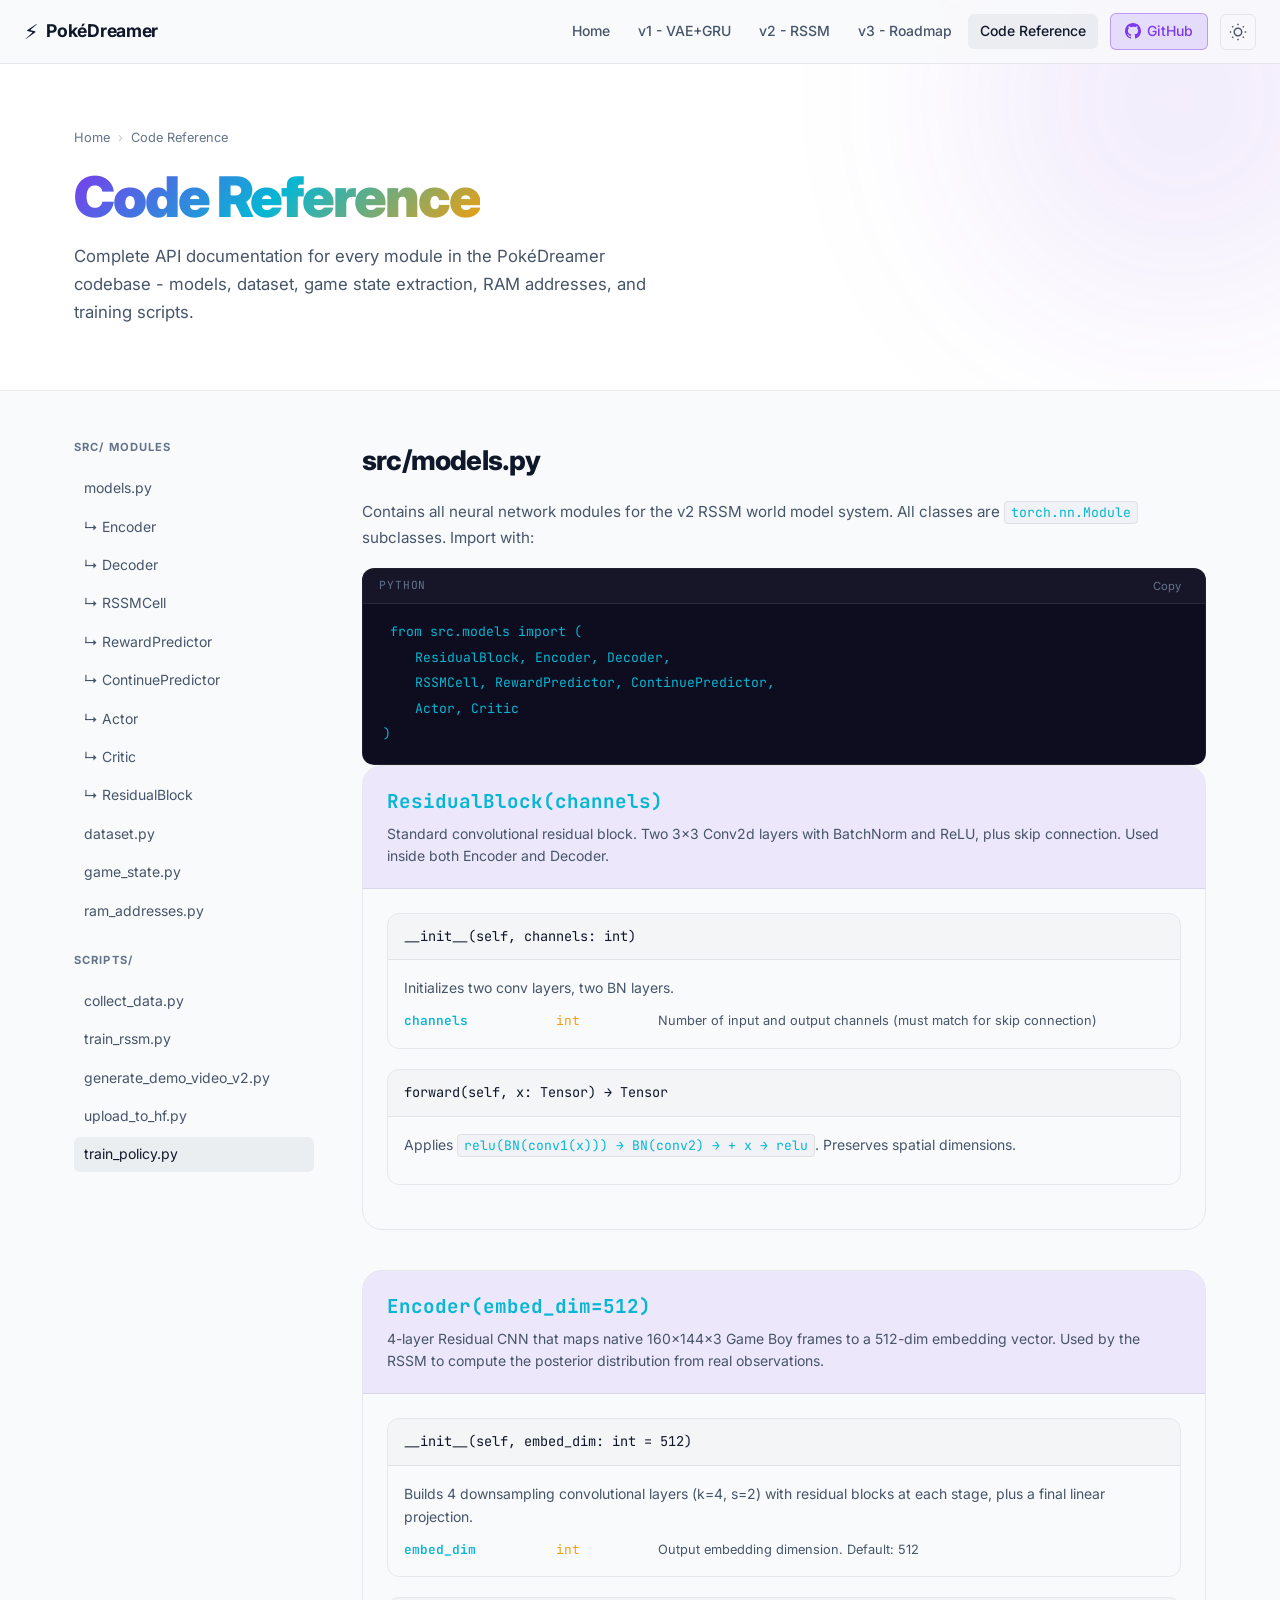
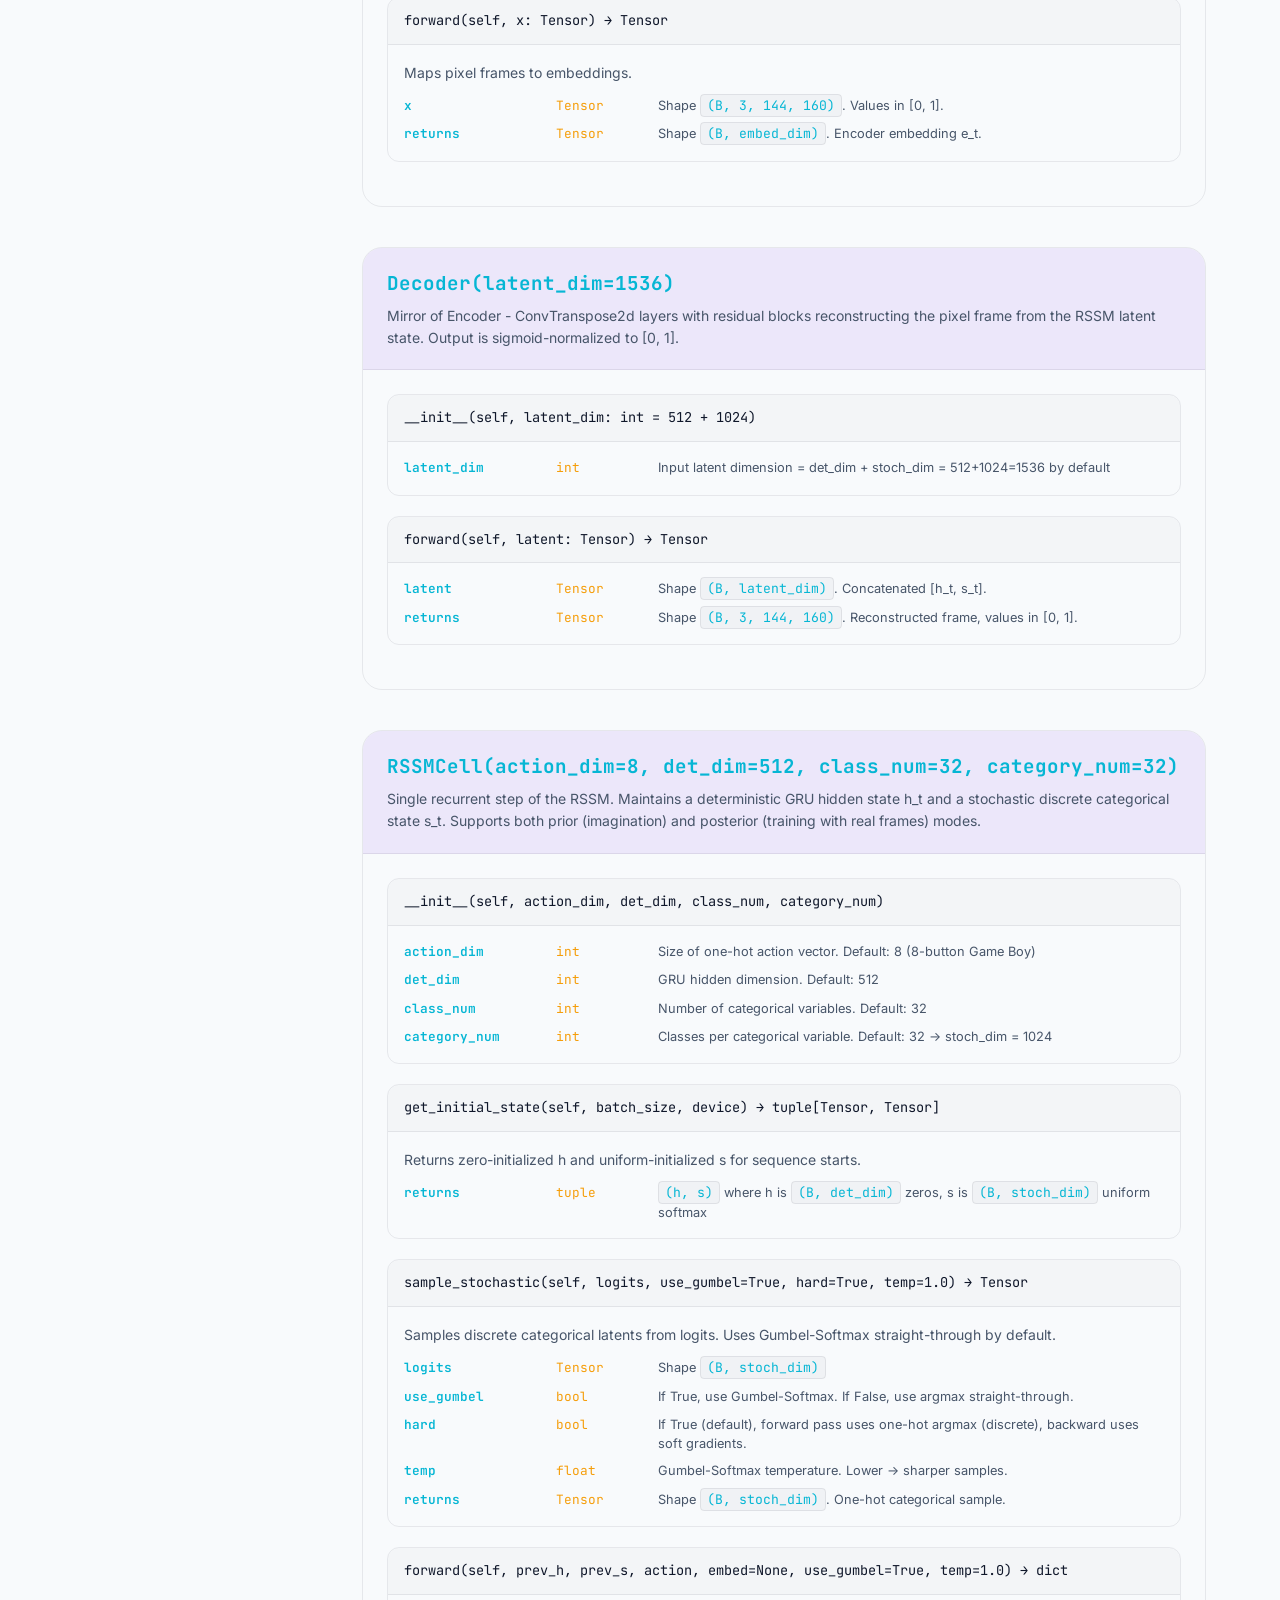
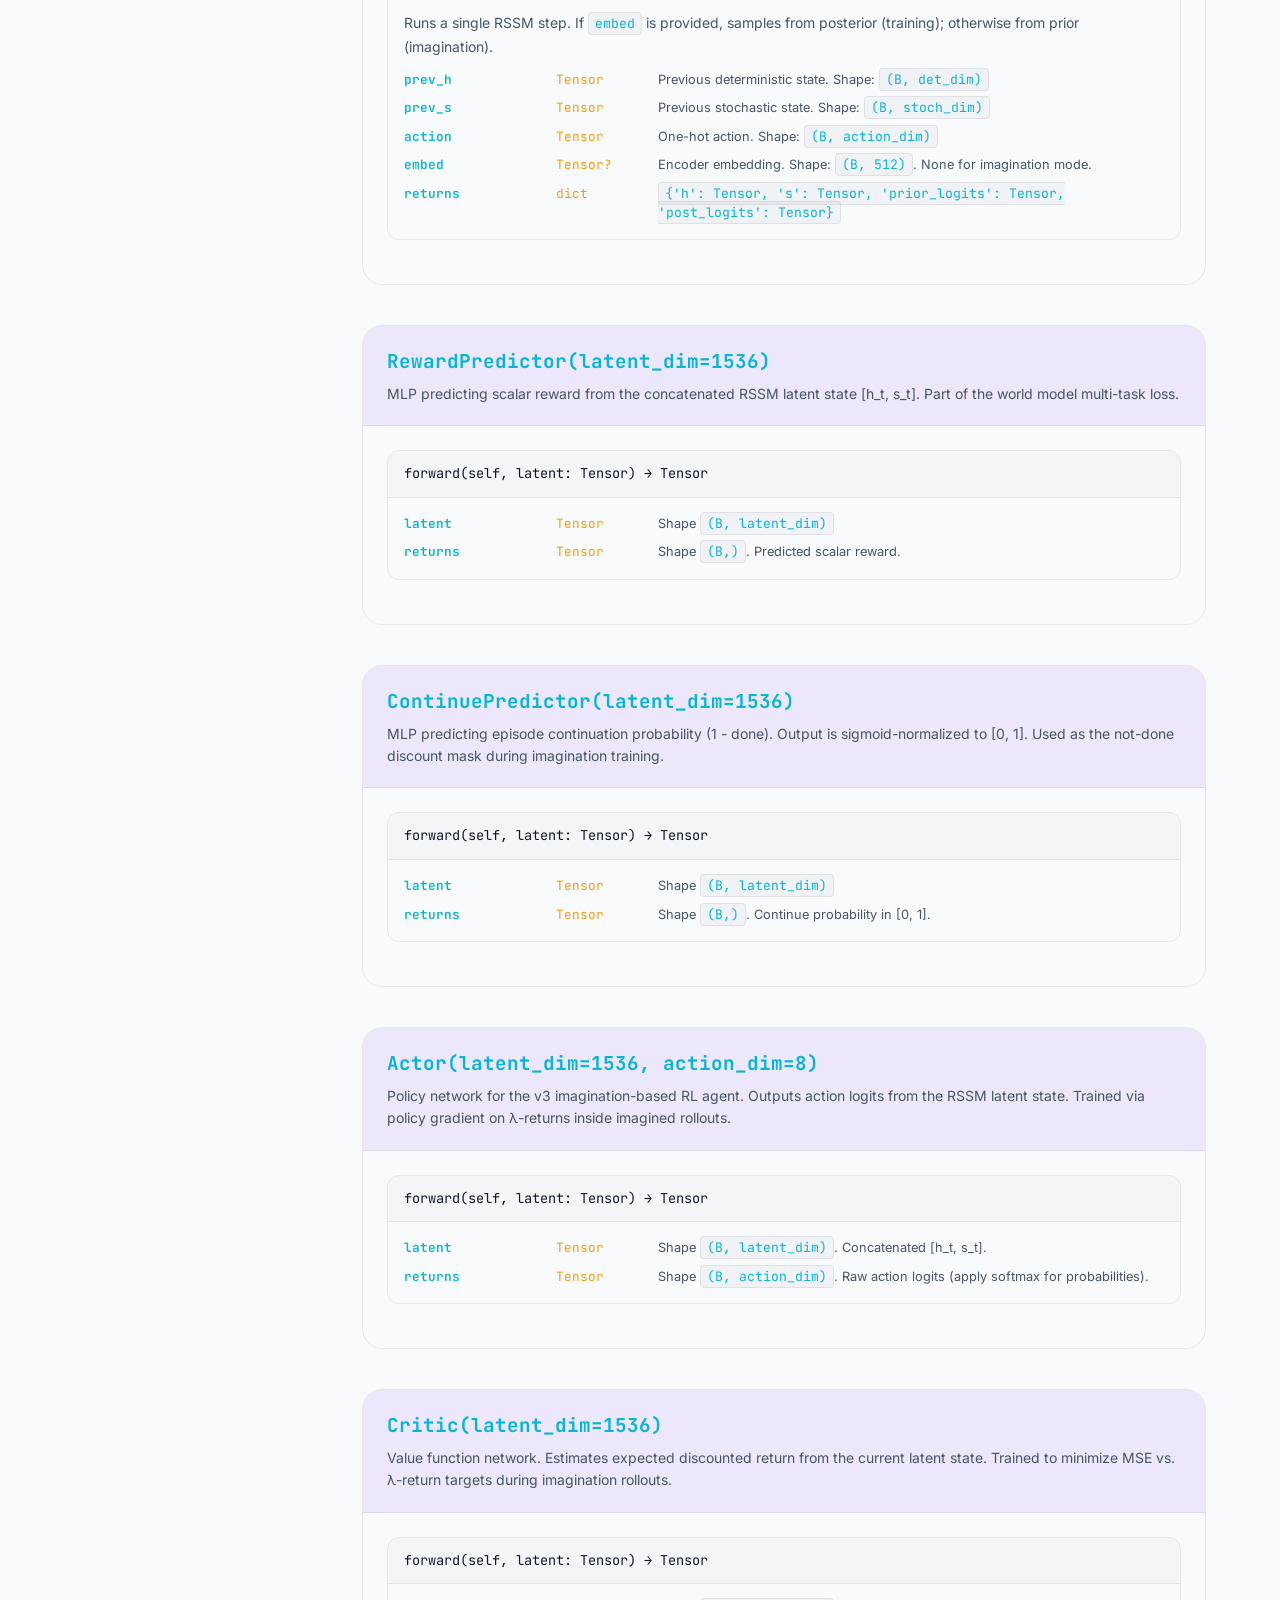
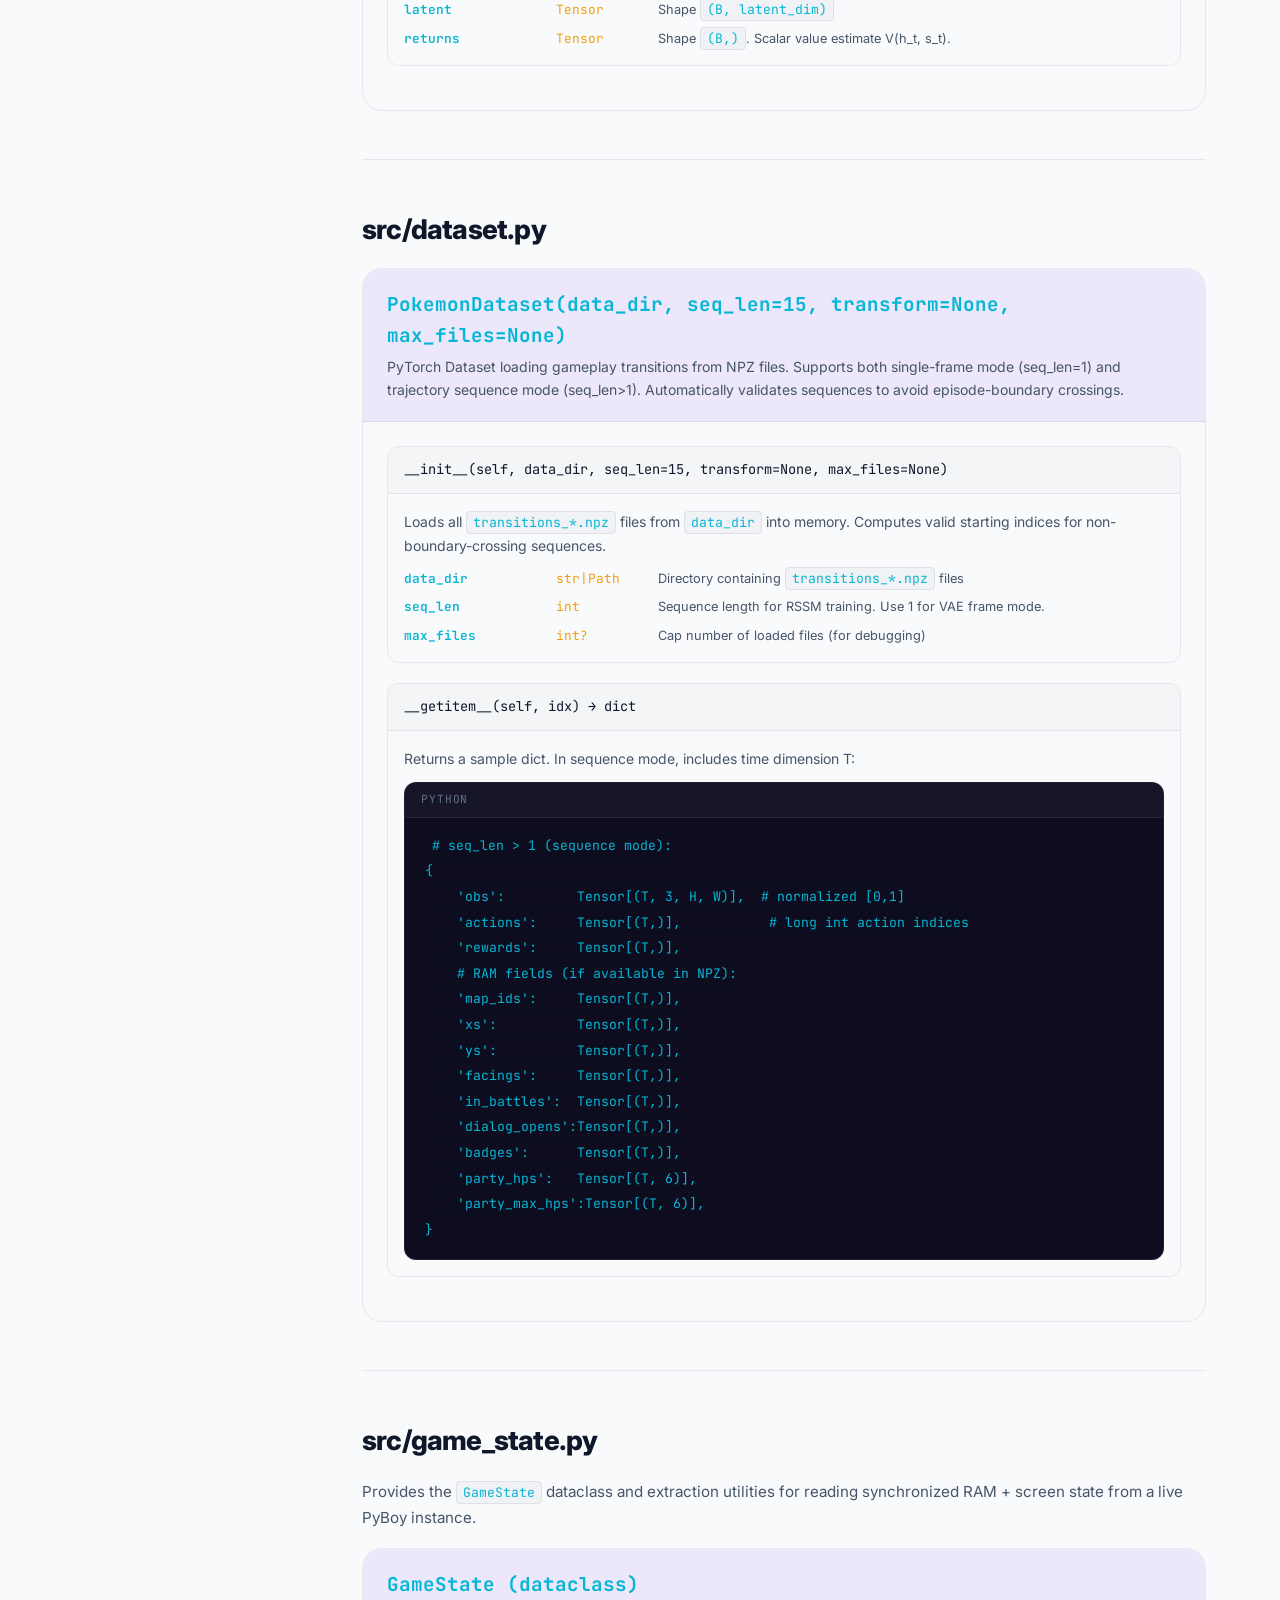
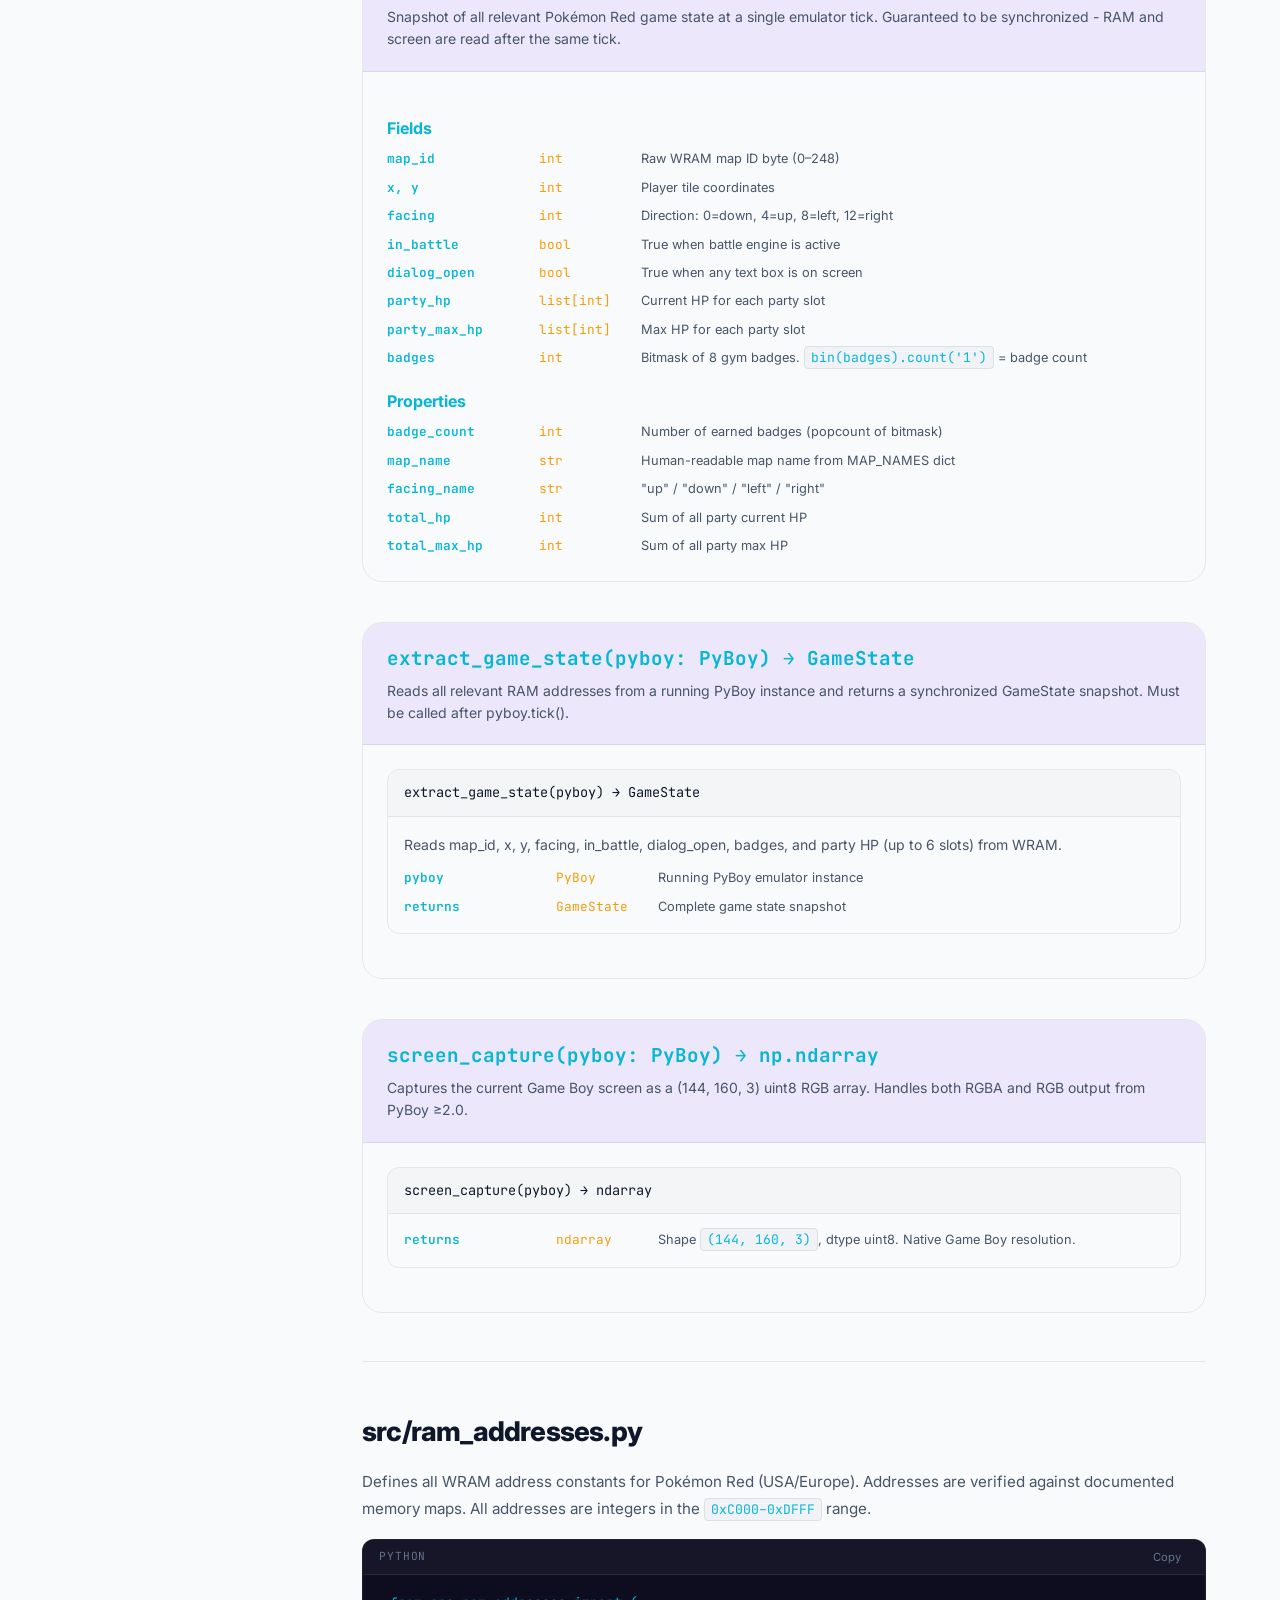
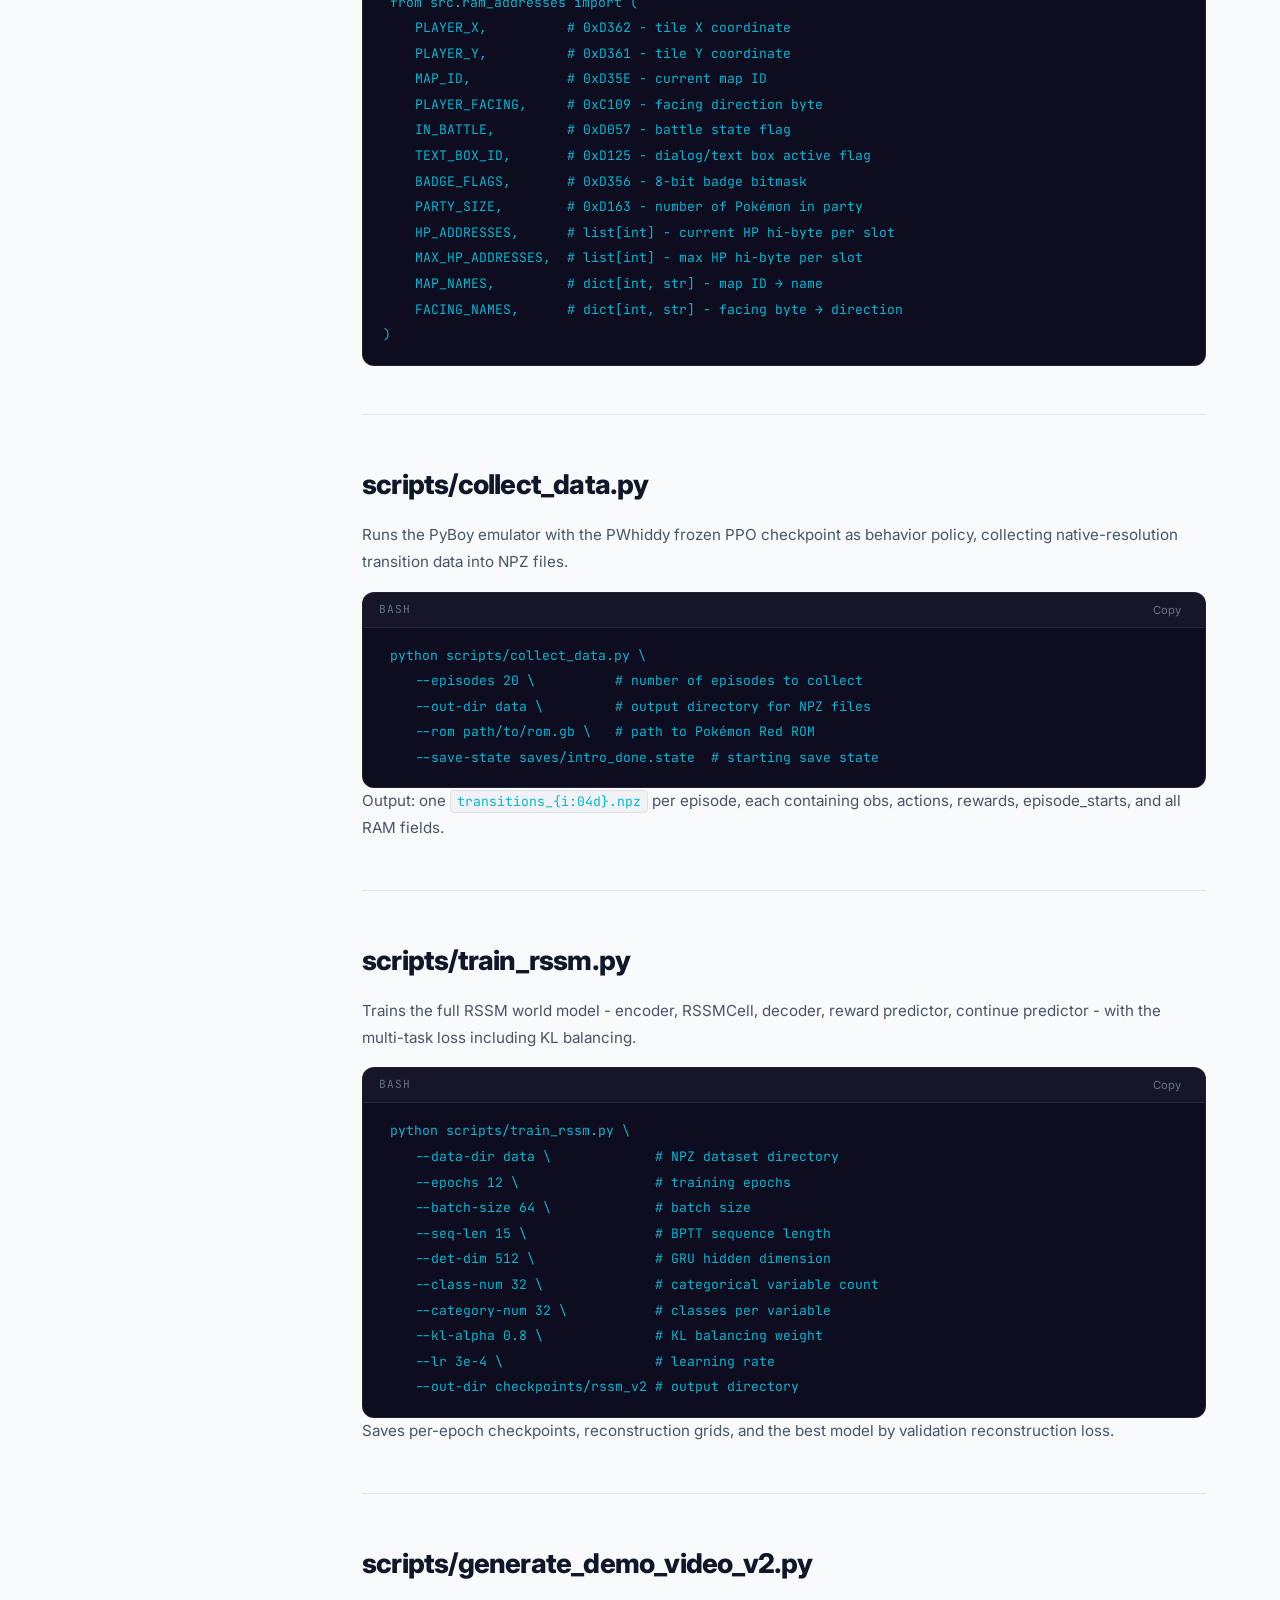
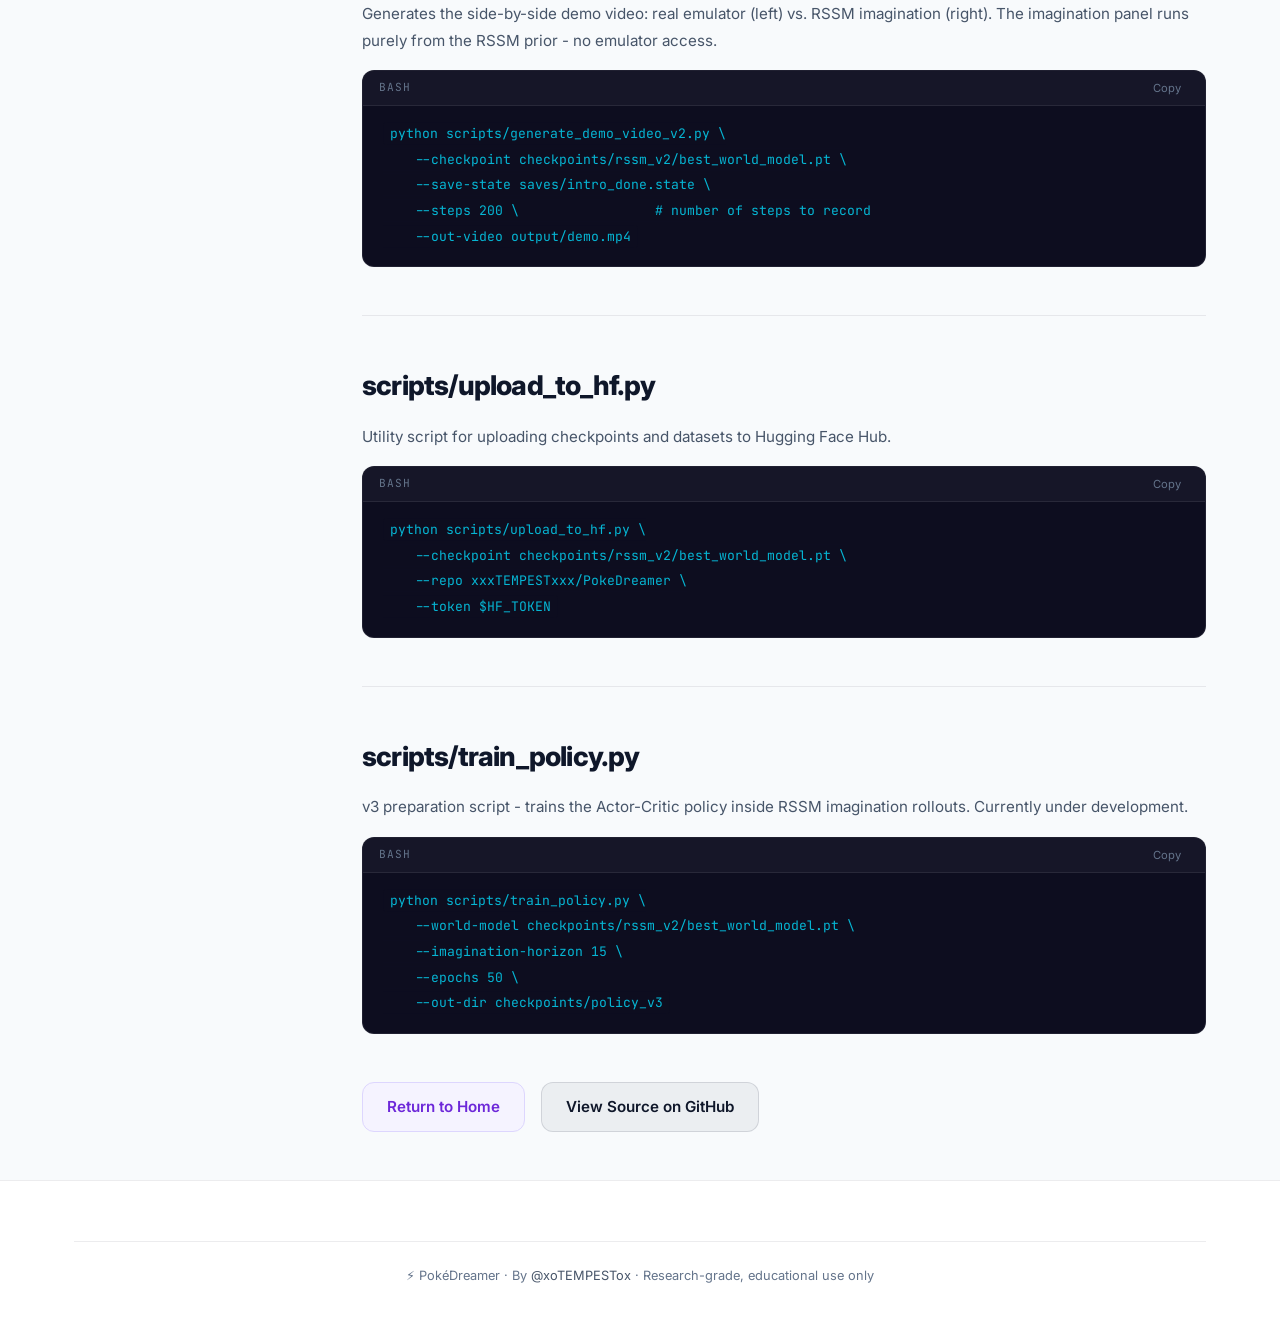
==== commit 7e54fcdc: "feat: add default light mode support and refine navigation layout" ====
--- a/docs/api.html
+++ b/docs/api.html
@@ -3,12 +3,18 @@
 <head>
   <meta charset="UTF-8" />
   <meta name="viewport" content="width=device-width, initial-scale=1.0" />
-  <title>PokéDreamer — Code Reference</title>
+  <title>PokéDreamer - Code Reference</title>
   <meta name="description" content="PokéDreamer code reference: complete API documentation for models.py, dataset.py, game_state.py, ram_addresses.py, and all training scripts." />
   <link rel="preconnect" href="https://fonts.googleapis.com" />
   <link rel="preconnect" href="https://fonts.gstatic.com" crossorigin />
   <link href="https://fonts.googleapis.com/css2?family=Inter:wght@300;400;500;600;700;800;900&family=JetBrains+Mono:wght@400;500;600&display=swap" rel="stylesheet" />
-  <link rel="stylesheet" href="assets/style.css" />
+  <link rel="stylesheet" href="assets/style.css?v=1.3" />
+  <script>
+    (function() {
+      const theme = localStorage.getItem('theme') || 'light';
+      document.documentElement.setAttribute('data-theme', theme);
+    })();
+  </script>
 </head>
 <body>
   <nav id="navbar" class="navbar">
@@ -16,15 +22,19 @@
       <a href="index.html" class="nav-brand"><span class="nav-logo">⚡</span><span>PokéDreamer</span></a>
       <ul class="nav-links" id="navLinks">
         <li><a href="index.html" class="nav-link">Home</a></li>
-        <li><a href="v1.html" class="nav-link">v1 — VAE+GRU</a></li>
-        <li><a href="v2.html" class="nav-link">v2 — RSSM</a></li>
-        <li><a href="v3.html" class="nav-link">v3 — Roadmap</a></li>
+        <li><a href="v1.html" class="nav-link">v1 - VAE+GRU</a></li>
+        <li><a href="v2.html" class="nav-link">v2 - RSSM</a></li>
+        <li><a href="v3.html" class="nav-link">v3 - Roadmap</a></li>
         <li><a href="api.html" class="nav-link active">Code Reference</a></li>
         <li><a href="https://github.com/xoTEMPESTox/PokeDreamer" target="_blank" class="nav-link nav-cta">
           <svg width="16" height="16" viewBox="0 0 24 24" fill="currentColor"><path d="M12 0C5.374 0 0 5.373 0 12c0 5.302 3.438 9.8 8.207 11.387.599.111.793-.261.793-.577v-2.234c-3.338.726-4.033-1.416-4.033-1.416-.546-1.387-1.333-1.756-1.333-1.756-1.089-.745.083-.729.083-.729 1.205.084 1.839 1.237 1.839 1.237 1.07 1.834 2.807 1.304 3.492.997.107-.775.418-1.305.762-1.604-2.665-.305-5.467-1.334-5.467-5.931 0-1.311.469-2.381 1.236-3.221-.124-.303-.535-1.524.117-3.176 0 0 1.008-.322 3.301 1.23A11.509 11.509 0 0 1 12 5.803c1.02.005 2.047.138 3.006.404 2.291-1.552 3.297-1.23 3.297-1.23.653 1.653.242 2.874.118 3.176.77.84 1.235 1.911 1.235 3.221 0 4.609-2.807 5.624-5.479 5.921.43.372.823 1.102.823 2.222v3.293c0 .319.192.694.801.576C20.566 21.797 24 17.3 24 12c0-6.627-5.373-12-12-12z"/></svg>
           GitHub
         </a></li>
       </ul>
+      <button id="themeToggle" class="theme-toggle" aria-label="Toggle Theme">
+        <svg class="sun-icon" viewBox="0 0 24 24" fill="none" stroke="currentColor" stroke-width="2"><circle cx="12" cy="12" r="5"></circle><line x1="12" y1="1" x2="12" y2="3"></line><line x1="12" y1="21" x2="12" y2="23"></line><line x1="4.22" y1="4.22" x2="5.64" y2="5.64"></line><line x1="18.36" y1="18.36" x2="19.78" y2="19.78"></line><line x1="1" y1="12" x2="3" y2="12"></line><line x1="21" y1="12" x2="23" y2="12"></line><line x1="4.22" y1="19.78" x2="5.64" y2="18.36"></line><line x1="18.36" y1="5.64" x2="19.78" y2="4.22"></line></svg>
+        <svg class="moon-icon" viewBox="0 0 24 24" fill="none" stroke="currentColor" stroke-width="2"><path d="M21 12.79A9 9 0 1 1 11.21 3 7 7 0 0 0 21 12.79z"></path></svg>
+      </button>
       <button class="nav-toggle" id="navToggle" aria-label="Toggle navigation"><span></span><span></span><span></span></button>
     </div>
   </nav>
@@ -38,7 +48,7 @@
       </div>
       <h1 class="page-title"><span class="gradient-text">Code Reference</span></h1>
       <p class="page-subtitle">
-        Complete API documentation for every module in the PokéDreamer codebase — models, dataset, game state extraction, RAM addresses, and training scripts.
+        Complete API documentation for every module in the PokéDreamer codebase - models, dataset, game state extraction, RAM addresses, and training scripts.
       </p>
     </div>
   </div>
@@ -142,7 +152,7 @@
       <div class="api-class" id="decoder">
         <div class="api-class-header">
           <div class="api-class-name">Decoder(latent_dim=1536)</div>
-          <div class="api-class-desc">Mirror of Encoder — ConvTranspose2d layers with residual blocks reconstructing the pixel frame from the RSSM latent state. Output is sigmoid-normalized to [0, 1].</div>
+          <div class="api-class-desc">Mirror of Encoder - ConvTranspose2d layers with residual blocks reconstructing the pixel frame from the RSSM latent state. Output is sigmoid-normalized to [0, 1].</div>
         </div>
         <div class="api-class-body">
           <div class="api-method">
@@ -352,7 +362,7 @@
       <div class="api-class">
         <div class="api-class-header">
           <div class="api-class-name">GameState (dataclass)</div>
-          <div class="api-class-desc">Snapshot of all relevant Pokémon Red game state at a single emulator tick. Guaranteed to be synchronized — RAM and screen are read after the same tick.</div>
+          <div class="api-class-desc">Snapshot of all relevant Pokémon Red game state at a single emulator tick. Guaranteed to be synchronized - RAM and screen are read after the same tick.</div>
         </div>
         <div class="api-class-body">
           <h4>Fields</h4>
@@ -421,18 +431,18 @@
       <div class="code-block">
         <div class="code-header"><span class="code-lang">python</span><button class="copy-btn" onclick="copyCode(this)">Copy</button></div>
         <pre><code>from src.ram_addresses import (
-    PLAYER_X,          # 0xD362 — tile X coordinate
-    PLAYER_Y,          # 0xD361 — tile Y coordinate
-    MAP_ID,            # 0xD35E — current map ID
-    PLAYER_FACING,     # 0xC109 — facing direction byte
-    IN_BATTLE,         # 0xD057 — battle state flag
-    TEXT_BOX_ID,       # 0xD125 — dialog/text box active flag
-    BADGE_FLAGS,       # 0xD356 — 8-bit badge bitmask
-    PARTY_SIZE,        # 0xD163 — number of Pokémon in party
-    HP_ADDRESSES,      # list[int] — current HP hi-byte per slot
-    MAX_HP_ADDRESSES,  # list[int] — max HP hi-byte per slot
-    MAP_NAMES,         # dict[int, str] — map ID → name
-    FACING_NAMES,      # dict[int, str] — facing byte → direction
+    PLAYER_X,          # 0xD362 - tile X coordinate
+    PLAYER_Y,          # 0xD361 - tile Y coordinate
+    MAP_ID,            # 0xD35E - current map ID
+    PLAYER_FACING,     # 0xC109 - facing direction byte
+    IN_BATTLE,         # 0xD057 - battle state flag
+    TEXT_BOX_ID,       # 0xD125 - dialog/text box active flag
+    BADGE_FLAGS,       # 0xD356 - 8-bit badge bitmask
+    PARTY_SIZE,        # 0xD163 - number of Pokémon in party
+    HP_ADDRESSES,      # list[int] - current HP hi-byte per slot
+    MAX_HP_ADDRESSES,  # list[int] - max HP hi-byte per slot
+    MAP_NAMES,         # dict[int, str] - map ID → name
+    FACING_NAMES,      # dict[int, str] - facing byte → direction
 )</code></pre>
       </div>
 
@@ -452,7 +462,7 @@
       <p>Output: one <code>transitions_{i:04d}.npz</code> per episode, each containing obs, actions, rewards, episode_starts, and all RAM fields.</p>
 
       <h2 id="train-rssm">scripts/train_rssm.py</h2>
-      <p>Trains the full RSSM world model — encoder, RSSMCell, decoder, reward predictor, continue predictor — with the multi-task loss including KL balancing.</p>
+      <p>Trains the full RSSM world model - encoder, RSSMCell, decoder, reward predictor, continue predictor - with the multi-task loss including KL balancing.</p>
       <div class="code-block">
         <div class="code-header"><span class="code-lang">bash</span><button class="copy-btn" onclick="copyCode(this)">Copy</button></div>
         <pre><code>python scripts/train_rssm.py \
@@ -470,7 +480,7 @@
       <p>Saves per-epoch checkpoints, reconstruction grids, and the best model by validation reconstruction loss.</p>
 
       <h2 id="generate-demo">scripts/generate_demo_video_v2.py</h2>
-      <p>Generates the side-by-side demo video: real emulator (left) vs. RSSM imagination (right). The imagination panel runs purely from the RSSM prior — no emulator access.</p>
+      <p>Generates the side-by-side demo video: real emulator (left) vs. RSSM imagination (right). The imagination panel runs purely from the RSSM prior - no emulator access.</p>
       <div class="code-block">
         <div class="code-header"><span class="code-lang">bash</span><button class="copy-btn" onclick="copyCode(this)">Copy</button></div>
         <pre><code>python scripts/generate_demo_video_v2.py \
@@ -492,7 +502,7 @@
 
       <h2 id="train-policy">scripts/train_policy.py</h2>
       <p>
-        v3 preparation script — trains the Actor-Critic policy inside RSSM imagination rollouts. Currently under development.
+        v3 preparation script - trains the Actor-Critic policy inside RSSM imagination rollouts. Currently under development.
       </p>
       <div class="code-block">
         <div class="code-header"><span class="code-lang">bash</span><button class="copy-btn" onclick="copyCode(this)">Copy</button></div>
@@ -504,7 +514,7 @@
       </div>
 
       <div style="margin-top:48px; display:flex; gap:16px; flex-wrap:wrap;">
-        <a href="index.html" class="btn btn-primary">← Back to Home</a>
+        <a href="index.html" class="btn btn-primary">Return to Home</a>
         <a href="https://github.com/xoTEMPESTox/PokeDreamer" target="_blank" class="btn btn-secondary">View Source on GitHub</a>
       </div>
     </main>
--- a/docs/assets/style.css
+++ b/docs/assets/style.css
@@ -48,7 +48,106 @@
   --nav-h: 64px;
   --font-sans: 'Inter', system-ui, -apple-system, sans-serif;
   --font-mono: 'JetBrains Mono', 'Fira Code', monospace;
-}
+
+  /* Theme-specific variables for items hardcoded dark */
+  --navbar-bg: rgba(6, 6, 18, 0.85);
+  --navbar-shadow: 0 4px 30px rgba(0,0,0,0.5);
+  --nav-links-bg: rgba(6, 6, 18, 0.98);
+  --nav-hover-bg: rgba(255, 255, 255, 0.07);
+  --grid-color: rgba(255, 255, 255, 0.03);
+  --sidebar-hover-bg: rgba(255, 255, 255, 0.06);
+  --table-border: rgba(255, 255, 255, 0.04);
+  --table-hover-bg: rgba(255, 255, 255, 0.03);
+  --table-header-bg: rgba(255, 255, 255, 0.04);
+  --orb-opacity: 0.18;
+  
+  /* Keep code blocks dark for readability */
+  --code-block-bg: #060612;
+  --code-block-header-bg: rgba(255, 255, 255, 0.04);
+  --code-block-text: #e2e8f0;
+  --code-block-border: rgba(255, 255, 255, 0.08);
+
+  /* Button variables */
+  --btn-secondary-bg: rgba(255, 255, 255, 0.07);
+  --btn-secondary-border: rgba(255, 255, 255, 0.15);
+  --btn-secondary-hover-bg: rgba(255, 255, 255, 0.12);
+  --btn-secondary-hover-border: rgba(255, 255, 255, 0.3);
+  --btn-ghost-border: rgba(255, 255, 255, 0.15);
+  --btn-ghost-hover-bg: rgba(255, 255, 255, 0.05);
+
+  --btn-primary-bg: rgba(124, 58, 237, 0.1);
+  --btn-primary-border: rgba(124, 58, 237, 0.3);
+  --btn-primary-text: #a78bfa;
+  --btn-primary-hover-bg: rgba(124, 58, 237, 0.2);
+  --btn-primary-hover-border: rgba(124, 58, 237, 0.5);
+  --btn-primary-hover-text: #c084fc;
+}
+
+[data-theme="light"] {
+  --bg-base:       #f8fafc;
+  --bg-surface:    #ffffff;
+  --bg-elevated:   #f1f5f9;
+
+  --primary:       #6d28d9;
+  --primary-light: #7c3aed;
+  --primary-glow:  rgba(109, 40, 217, 0.12);
+
+  --accent:        #0891b2;
+  --accent-light:  #06b6d4;
+  --accent-glow:   rgba(8, 145, 178, 0.12);
+
+  --gold:          #d97706;
+  --gold-light:    #f59e0b;
+  --gold-glow:     rgba(217, 119, 6, 0.12);
+
+  --text-primary:  #0f172a;
+  --text-secondary:#475569;
+  --text-muted:    #64748b;
+
+  --border:        rgba(15, 23, 42, 0.08);
+  --border-active: rgba(109, 40, 217, 0.4);
+
+  --glass-bg:      rgba(15, 23, 42, 0.03);
+  --glass-border:  rgba(15, 23, 42, 0.08);
+
+  --shadow-sm:  0 1px 3px rgba(15,23,42,0.05);
+  --shadow-md:  0 4px 16px rgba(15,23,42,0.08);
+  --shadow-lg:  0 8px 40px rgba(15,23,42,0.12);
+  --shadow-glow:0 0 30px var(--primary-glow);
+
+  --navbar-bg: rgba(248, 250, 252, 0.85);
+  --navbar-shadow: 0 4px 30px rgba(15,23,42,0.06);
+  --nav-links-bg: rgba(248, 250, 252, 0.98);
+  --nav-hover-bg: rgba(15, 23, 42, 0.05);
+  --grid-color: rgba(15, 23, 42, 0.03);
+  --sidebar-hover-bg: rgba(15, 23, 42, 0.05);
+  --table-border: rgba(15, 23, 42, 0.06);
+  --table-hover-bg: rgba(15, 23, 42, 0.02);
+  --table-header-bg: rgba(15, 23, 42, 0.04);
+  --orb-opacity: 0.08;
+  
+  /* Keep code blocks dark for high contrast dev styling */
+  --code-block-bg: #0d0d1f;
+  --code-block-header-bg: rgba(255, 255, 255, 0.04);
+  --code-block-text: #e2e8f0;
+  --code-block-border: rgba(255, 255, 255, 0.08);
+
+  /* Button variables */
+  --btn-secondary-bg: rgba(15, 23, 42, 0.05);
+  --btn-secondary-border: rgba(15, 23, 42, 0.12);
+  --btn-secondary-hover-bg: rgba(15, 23, 42, 0.08);
+  --btn-secondary-hover-border: rgba(15, 23, 42, 0.2);
+  --btn-ghost-border: rgba(15, 23, 42, 0.12);
+  --btn-ghost-hover-bg: rgba(15, 23, 42, 0.04);
+
+  --btn-primary-bg: #f5f3ff;
+  --btn-primary-border: #ddd6fe;
+  --btn-primary-text: #6d28d9;
+  --btn-primary-hover-bg: #ede9fe;
+  --btn-primary-hover-border: #c4b5fd;
+  --btn-primary-hover-text: #5b21b6;
+}
+
 
 /* ── Reset ─────────────────────────────────────────────────────── */
 *, *::before, *::after { box-sizing: border-box; margin: 0; padding: 0; }
@@ -97,13 +196,13 @@
   top: 0; left: 0; right: 0;
   height: var(--nav-h);
   z-index: 100;
-  background: rgba(6, 6, 18, 0.85);
+  background: var(--navbar-bg);
   backdrop-filter: blur(20px);
   -webkit-backdrop-filter: blur(20px);
   border-bottom: 1px solid var(--border);
-  transition: box-shadow 0.3s ease;
-}
-.navbar.scrolled { box-shadow: 0 4px 30px rgba(0,0,0,0.5); }
+  transition: box-shadow 0.3s ease, background-color 0.3s ease;
+}
+.navbar.scrolled { box-shadow: var(--navbar-shadow); }
 .nav-container {
   height: 100%;
   display: flex;
@@ -127,6 +226,7 @@
   display: flex;
   align-items: center;
   gap: 4px;
+  margin-left: auto;
 }
 .nav-link {
   padding: 6px 12px;
@@ -141,7 +241,7 @@
 }
 .nav-link:hover, .nav-link.active {
   color: var(--text-primary);
-  background: rgba(255,255,255,0.07);
+  background: var(--nav-hover-bg);
 }
 .nav-cta {
   margin-left: 8px;
@@ -155,6 +255,52 @@
   background: rgba(124,58,237,0.3) !important;
   border-color: var(--primary-light);
 }
+
+.theme-toggle {
+  background: transparent;
+  border: 1px solid var(--border);
+  border-radius: var(--radius-sm);
+  width: 36px;
+  height: 36px;
+  display: flex;
+  align-items: center;
+  justify-content: center;
+  cursor: pointer;
+  color: var(--text-secondary);
+  transition: all 0.25s ease;
+  margin-left: 12px;
+  position: relative;
+  overflow: hidden;
+}
+.theme-toggle:hover {
+  color: var(--text-primary);
+  background: var(--nav-hover-bg);
+  border-color: var(--border-active);
+  transform: translateY(-1px);
+}
+.theme-toggle svg {
+  width: 18px;
+  height: 18px;
+  position: absolute;
+  transition: transform 0.5s cubic-bezier(0.4, 0, 0.2, 1), opacity 0.25s ease;
+}
+.theme-toggle .sun-icon {
+  opacity: 0;
+  transform: rotate(90deg) scale(0);
+}
+.theme-toggle .moon-icon {
+  opacity: 1;
+  transform: rotate(0deg) scale(1);
+}
+[data-theme="light"] .theme-toggle .sun-icon {
+  opacity: 1;
+  transform: rotate(0deg) scale(1);
+}
+[data-theme="light"] .theme-toggle .moon-icon {
+  opacity: 0;
+  transform: rotate(-90deg) scale(0);
+}
+
 .nav-toggle {
   display: none;
   flex-direction: column;
@@ -193,8 +339,9 @@
   position: absolute;
   border-radius: 50%;
   filter: blur(80px);
-  opacity: 0.18;
+  opacity: var(--orb-opacity);
   animation: float 8s ease-in-out infinite alternate;
+  transition: opacity 0.3s ease;
 }
 .orb-1 {
   width: 500px; height: 500px;
@@ -218,8 +365,8 @@
   position: absolute;
   inset: 0;
   background-image:
-    linear-gradient(rgba(255,255,255,0.03) 1px, transparent 1px),
-    linear-gradient(90deg, rgba(255,255,255,0.03) 1px, transparent 1px);
+    linear-gradient(var(--grid-color) 1px, transparent 1px),
+    linear-gradient(90deg, var(--grid-color) 1px, transparent 1px);
   background-size: 40px 40px;
   mask-image: radial-gradient(ellipse at center, black 40%, transparent 80%);
 }
@@ -297,37 +444,40 @@
   cursor: pointer;
   border: none;
   transition: all 0.25s ease;
-  text-decoration: none;
+  text-decoration: none !important;
 }
 .btn-primary {
-  background: linear-gradient(135deg, var(--primary), var(--accent));
-  color: white;
-  box-shadow: 0 4px 20px var(--primary-glow);
+  background: var(--btn-primary-bg) !important;
+  border: 1px solid var(--btn-primary-border) !important;
+  color: var(--btn-primary-text) !important;
+  box-shadow: none !important;
 }
 .btn-primary:hover {
+  background: var(--btn-primary-hover-bg) !important;
+  border-color: var(--btn-primary-hover-border) !important;
+  color: var(--btn-primary-hover-text) !important;
   transform: translateY(-2px);
-  box-shadow: 0 6px 30px var(--primary-glow);
-  color: white;
+  box-shadow: none !important;
 }
 .btn-secondary {
-  background: rgba(255,255,255,0.07);
-  border: 1px solid rgba(255,255,255,0.15);
-  color: var(--text-primary);
+  background: var(--btn-secondary-bg);
+  border: 1px solid var(--btn-secondary-border);
+  color: var(--text-primary) !important;
 }
 .btn-secondary:hover {
-  background: rgba(255,255,255,0.12);
-  border-color: rgba(255,255,255,0.3);
-  color: var(--text-primary);
+  background: var(--btn-secondary-hover-bg);
+  border-color: var(--btn-secondary-hover-border);
+  color: var(--text-primary) !important;
   transform: translateY(-2px);
 }
 .btn-ghost {
   background: transparent;
-  border: 1px solid rgba(255,255,255,0.15);
-  color: var(--text-secondary);
+  border: 1px solid var(--btn-ghost-border);
+  color: var(--text-secondary) !important;
 }
 .btn-ghost:hover {
-  background: rgba(255,255,255,0.05);
-  color: var(--text-primary);
+  background: var(--btn-ghost-hover-bg);
+  color: var(--text-primary) !important;
   transform: translateY(-2px);
 }
 
@@ -382,6 +532,7 @@
   transform: translateX(-50%);
   z-index: 1;
 }
+
 .scroll-arrow {
   width: 24px;
   height: 24px;
@@ -613,15 +764,15 @@
   text-transform: uppercase;
   letter-spacing: 0.08em;
   color: var(--text-muted);
-  background: rgba(255,255,255,0.04);
+  background: var(--table-header-bg);
   border-bottom: 1px solid var(--border);
 }
 .data-table tbody td {
   padding: 12px 16px;
-  border-bottom: 1px solid rgba(255,255,255,0.04);
-  color: var(--text-secondary);
-}
-.data-table tbody tr:hover td { background: rgba(255,255,255,0.03); }
+  border-bottom: 1px solid var(--table-border);
+  color: var(--text-secondary);
+}
+.data-table tbody tr:hover td { background: var(--table-hover-bg); }
 .highlight-cell { color: var(--accent-light) !important; font-weight: 600; }
 .warn-cell { color: var(--warn) !important; }
 .improvement { color: var(--success) !important; font-weight: 700; }
@@ -650,7 +801,7 @@
   text-transform: uppercase;
   letter-spacing: 0.1em;
   color: var(--text-muted);
-  background: rgba(255,255,255,0.03);
+  background: var(--table-header-bg);
 }
 .comparison-table .v1-col { color: var(--primary-light); }
 .comparison-table .v2-col { color: var(--accent-light); }
@@ -658,12 +809,12 @@
 .comparison-table thead .v2-col { font-size: 0.85rem; text-transform: none; letter-spacing: 0; }
 .comparison-table tbody td {
   padding: 14px 20px;
-  border-bottom: 1px solid rgba(255,255,255,0.05);
+  border-bottom: 1px solid var(--table-border);
   vertical-align: top;
   color: var(--text-secondary);
   line-height: 1.5;
 }
-.comparison-table tbody tr:hover td { background: rgba(255,255,255,0.02); }
+.comparison-table tbody tr:hover td { background: var(--table-hover-bg); }
 .comparison-table .highlight-v2 {
   color: var(--accent-light);
   font-weight: 500;
@@ -712,8 +863,8 @@
   color: var(--accent-light);
 }
 .code-block {
-  background: var(--bg-base);
-  border: 1px solid var(--border);
+  background: var(--code-block-bg);
+  border: 1px solid var(--code-block-border);
   border-radius: var(--radius-md);
   overflow: hidden;
 }
@@ -722,8 +873,8 @@
   align-items: center;
   justify-content: space-between;
   padding: 8px 16px;
-  background: rgba(255,255,255,0.04);
-  border-bottom: 1px solid var(--border);
+  background: var(--code-block-header-bg);
+  border-bottom: 1px solid var(--code-block-border);
 }
 .code-lang {
   font-size: 0.7rem;
@@ -752,7 +903,7 @@
 .code-block code {
   font-family: var(--font-mono);
   font-size: 0.85rem;
-  color: #e2e8f0;
+  color: var(--code-block-text);
   line-height: 1.7;
   white-space: pre;
 }
@@ -947,9 +1098,8 @@
 }
 .sidebar-link:hover, .sidebar-link.active {
   color: var(--text-primary);
-  background: rgba(255,255,255,0.06);
-}
-.sidebar-link.active { color: var(--primary-light); }
+  background: var(--sidebar-hover-bg);
+}
 .docs-content { min-width: 0; }
 
 /* ── Prose styles ──────────────────────────────────────────────── */
@@ -987,13 +1137,35 @@
 .prose code {
   font-family: var(--font-mono);
   font-size: 0.82rem;
-  background: rgba(255,255,255,0.07);
+  background: var(--glass-bg);
+  border: 1px solid var(--border);
   padding: 2px 6px;
   border-radius: 4px;
   color: var(--accent-light);
 }
 .prose a { color: var(--primary-light); text-decoration: underline; text-underline-offset: 3px; }
 .prose a:hover { color: var(--accent-light); }
+.prose a.btn {
+  text-decoration: none !important;
+}
+.prose a.btn-primary {
+  color: var(--btn-primary-text) !important;
+}
+.prose a.btn-primary:hover {
+  color: var(--btn-primary-hover-text) !important;
+}
+.prose a.btn-secondary {
+  color: var(--text-primary) !important;
+}
+.prose a.btn-secondary:hover {
+  color: var(--text-primary) !important;
+}
+.prose a.btn-ghost {
+  color: var(--text-secondary) !important;
+}
+.prose a.btn-ghost:hover {
+  color: var(--text-primary) !important;
+}
 .prose ul, .prose ol {
   padding-left: 20px;
   margin-bottom: 16px;
@@ -1067,7 +1239,7 @@
 }
 .api-method-sig {
   padding: 12px 16px;
-  background: rgba(255,255,255,0.03);
+  background: var(--table-hover-bg);
   border-bottom: 1px solid var(--border);
   font-family: var(--font-mono);
   font-size: 0.85rem;
@@ -1095,8 +1267,23 @@
   .footer-links-grid { grid-template-columns: repeat(2, 1fr); }
 }
 @media (max-width: 768px) {
-  .nav-links { display: none; flex-direction: column; position: absolute; top: var(--nav-h); left: 0; right: 0; background: rgba(6,6,18,0.98); border-bottom: 1px solid var(--border); padding: 16px; gap: 4px; }
+  .nav-links {
+    display: none;
+    flex-direction: column;
+    position: absolute;
+    top: var(--nav-h);
+    left: 0; right: 0;
+    background: var(--nav-links-bg);
+    border-bottom: 1px solid var(--border);
+    padding: 16px;
+    gap: 4px;
+    margin-left: 0;
+  }
   .nav-links.open { display: flex; }
+  .theme-toggle {
+    margin-left: auto;
+    margin-right: 12px;
+  }
   .nav-toggle { display: flex; }
   .hero-stats { gap: 16px; padding: 16px 20px; }
   .stat-divider { display: none; }
@@ -1111,3 +1298,4 @@
   .hero-title { letter-spacing: -2px; }
   .comparison-table { font-size: 0.8rem; }
 }
+
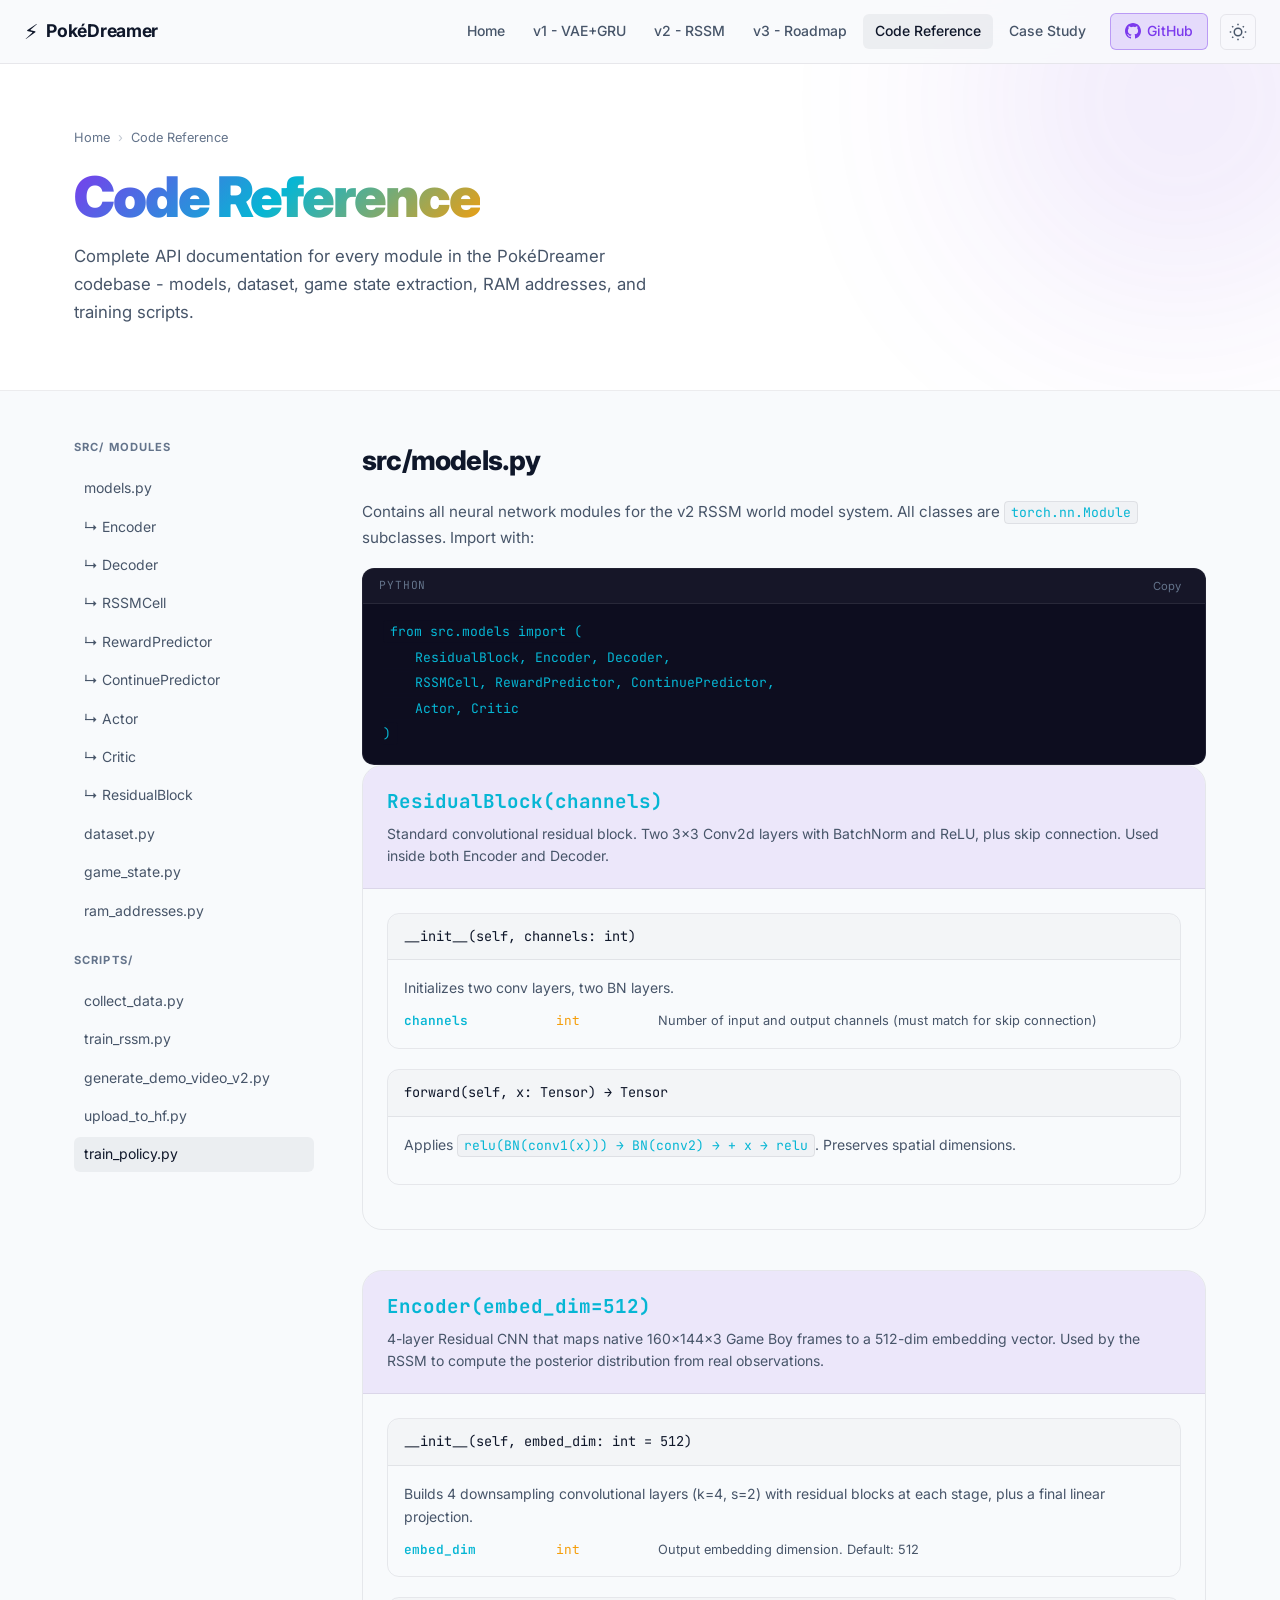
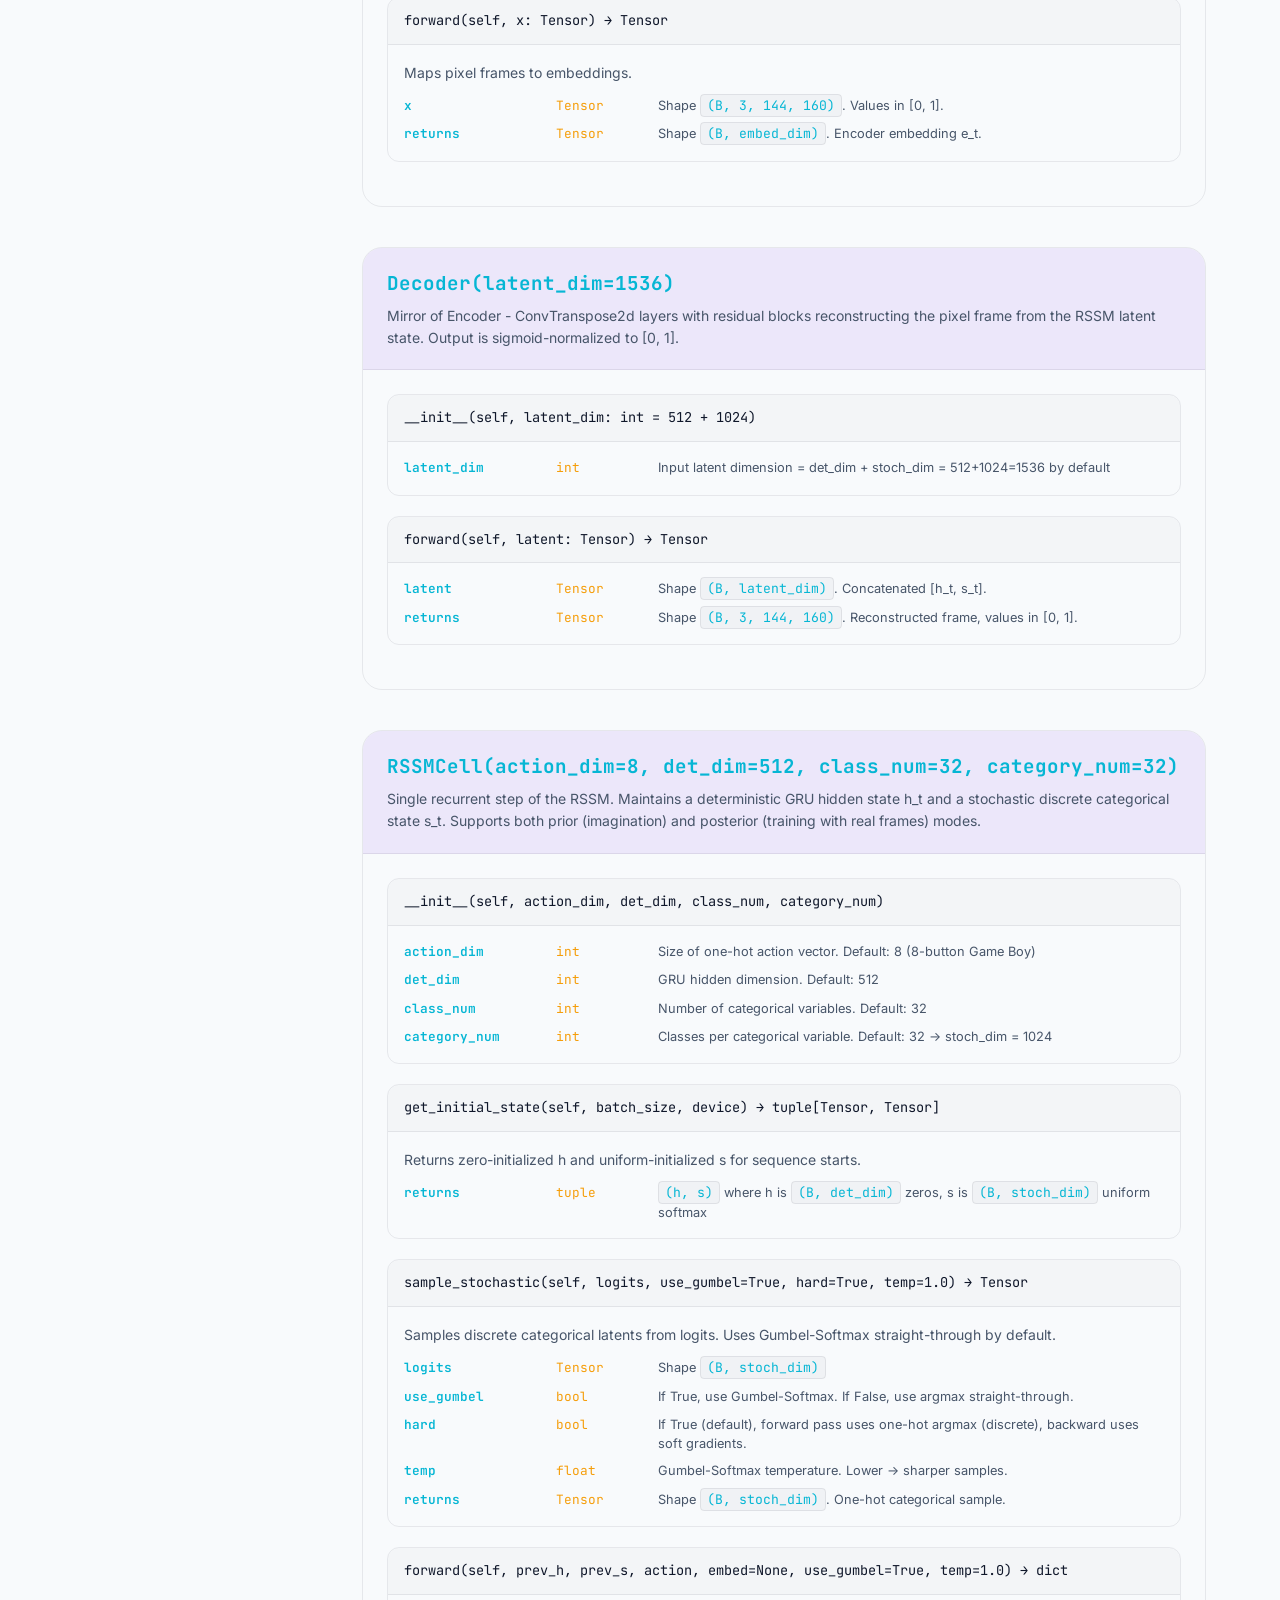
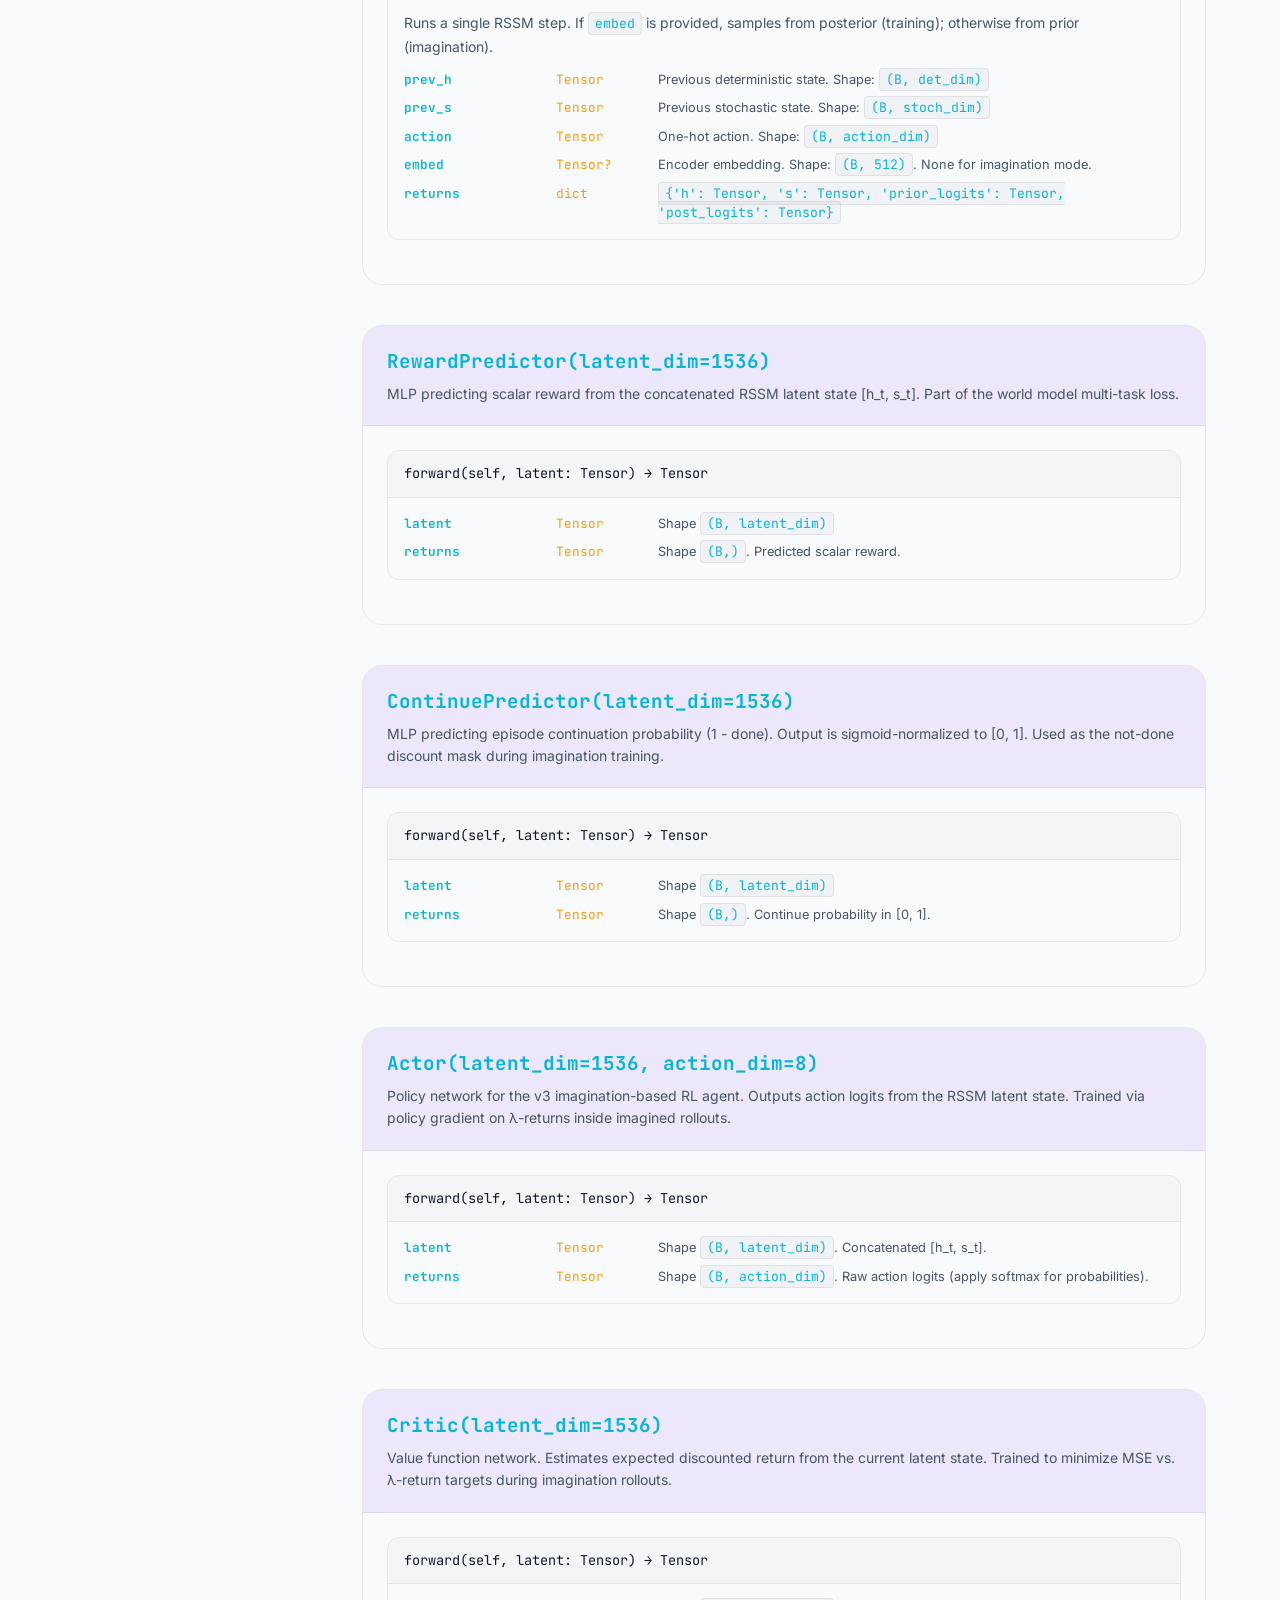
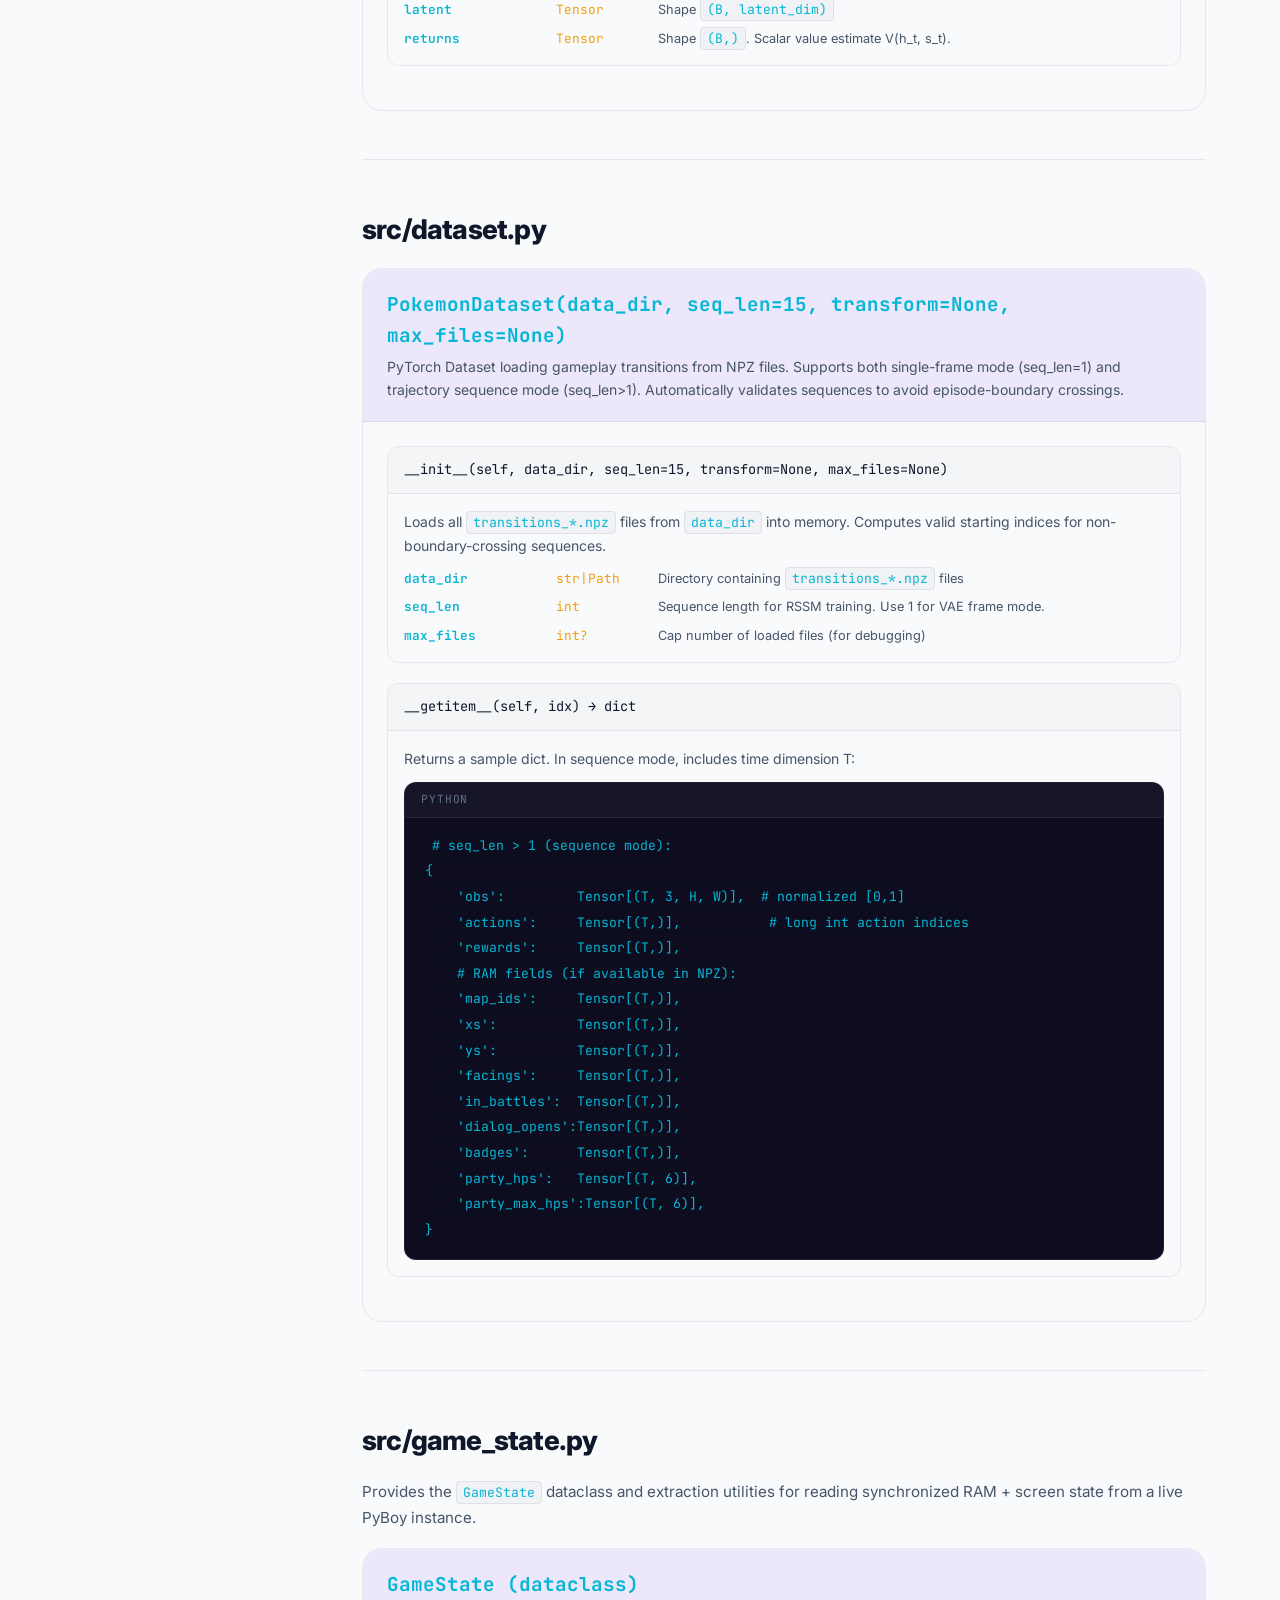
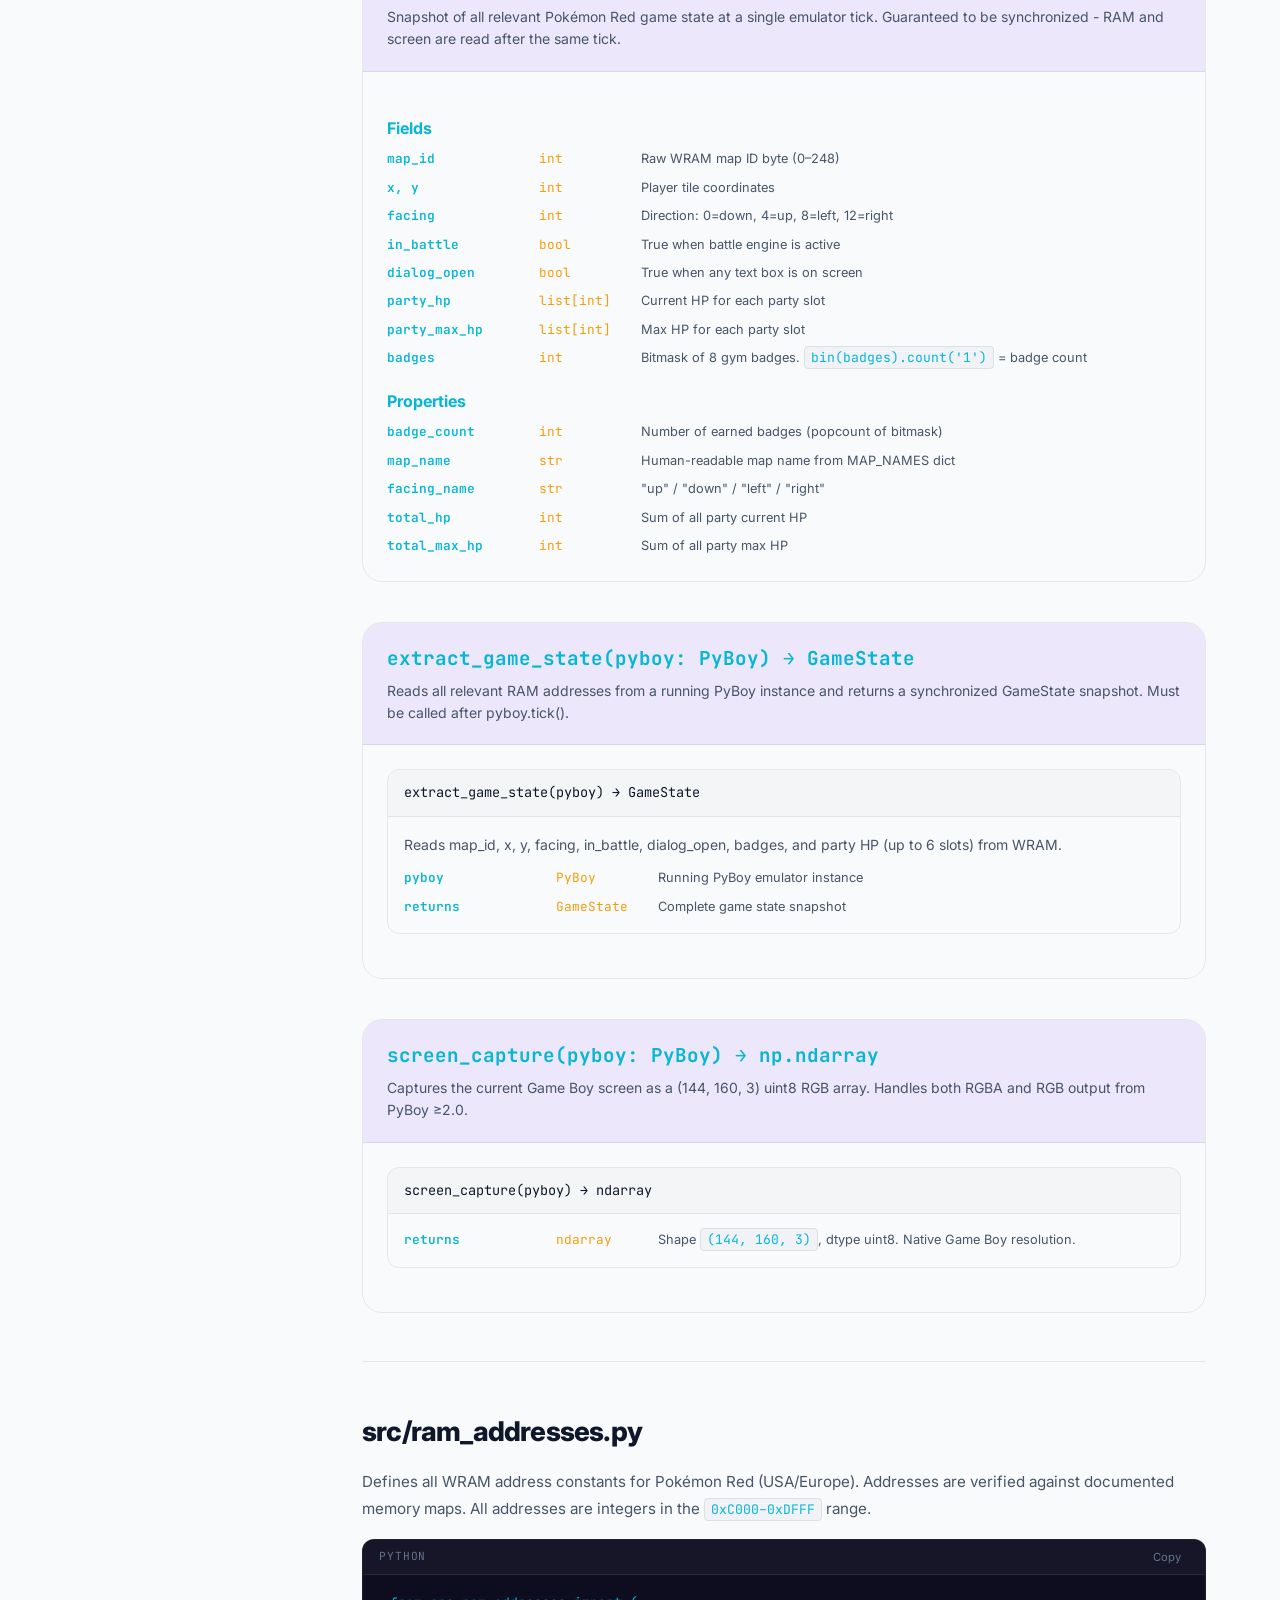
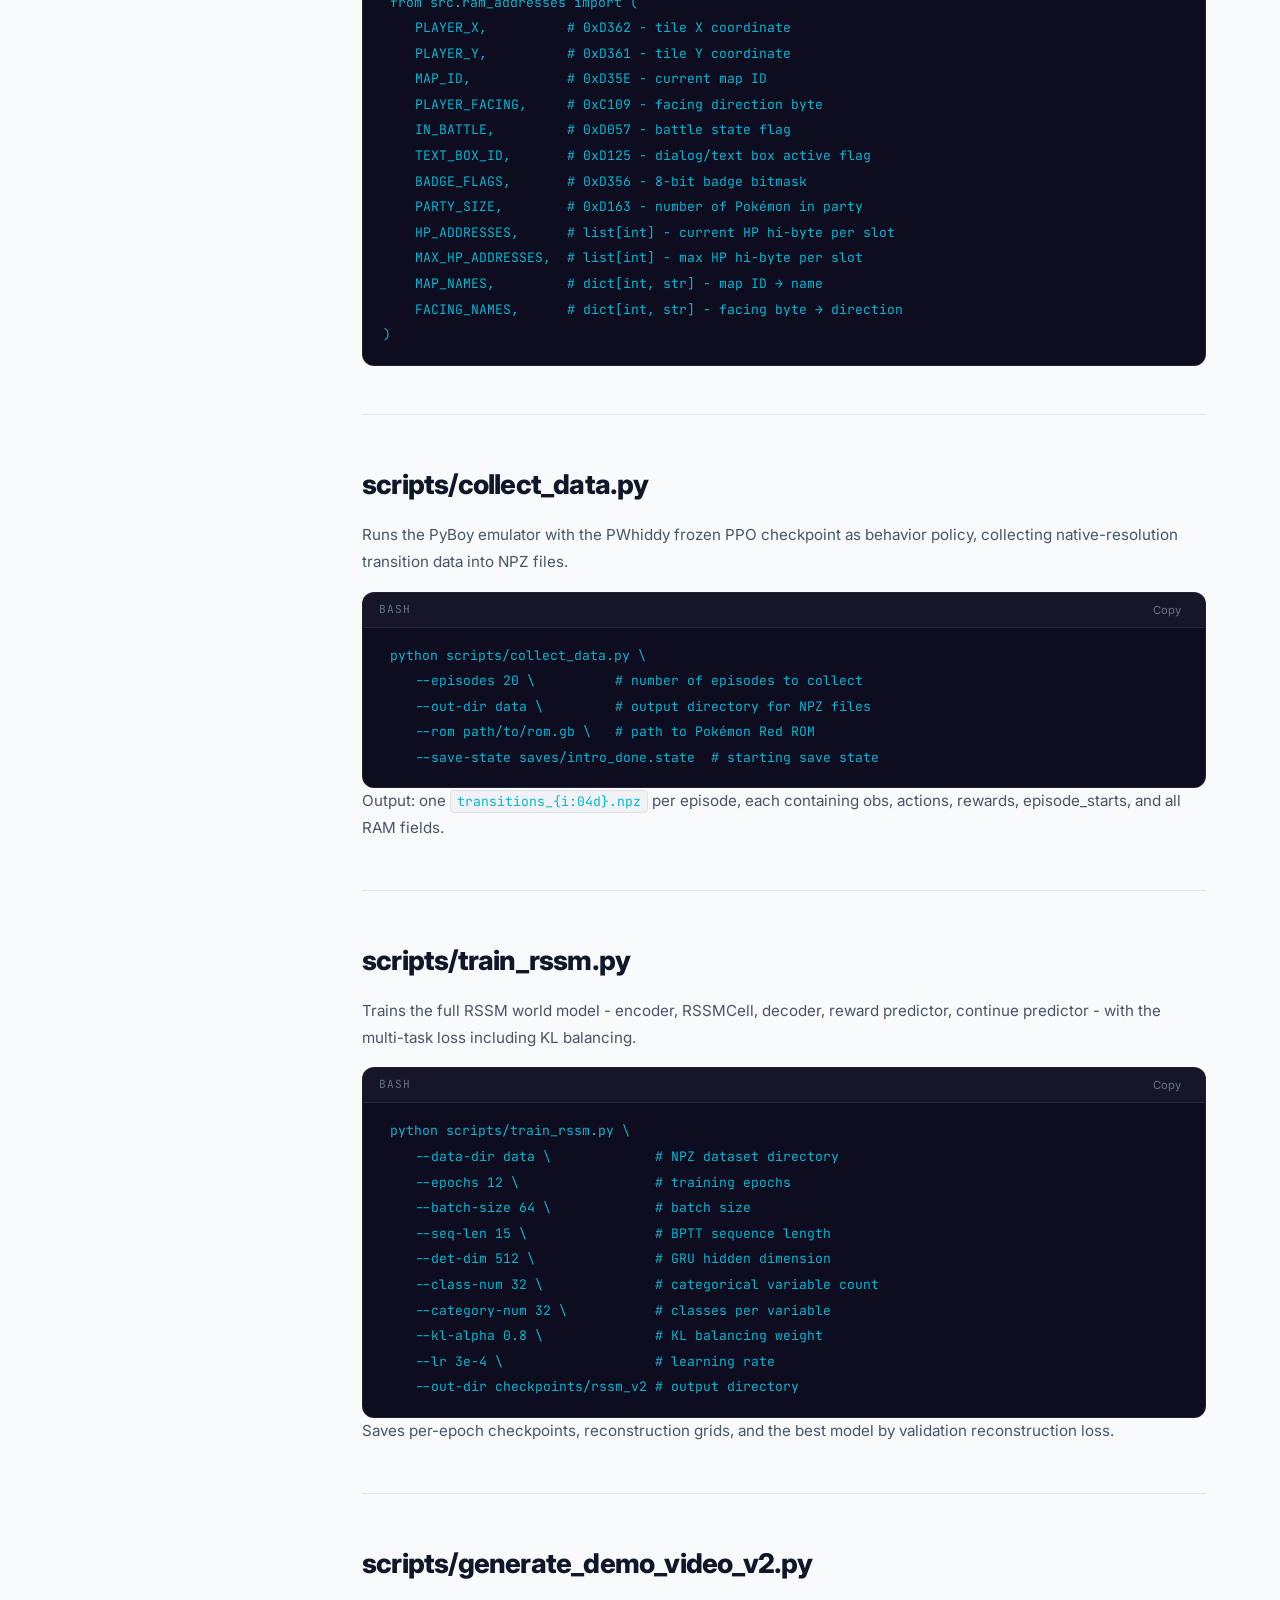
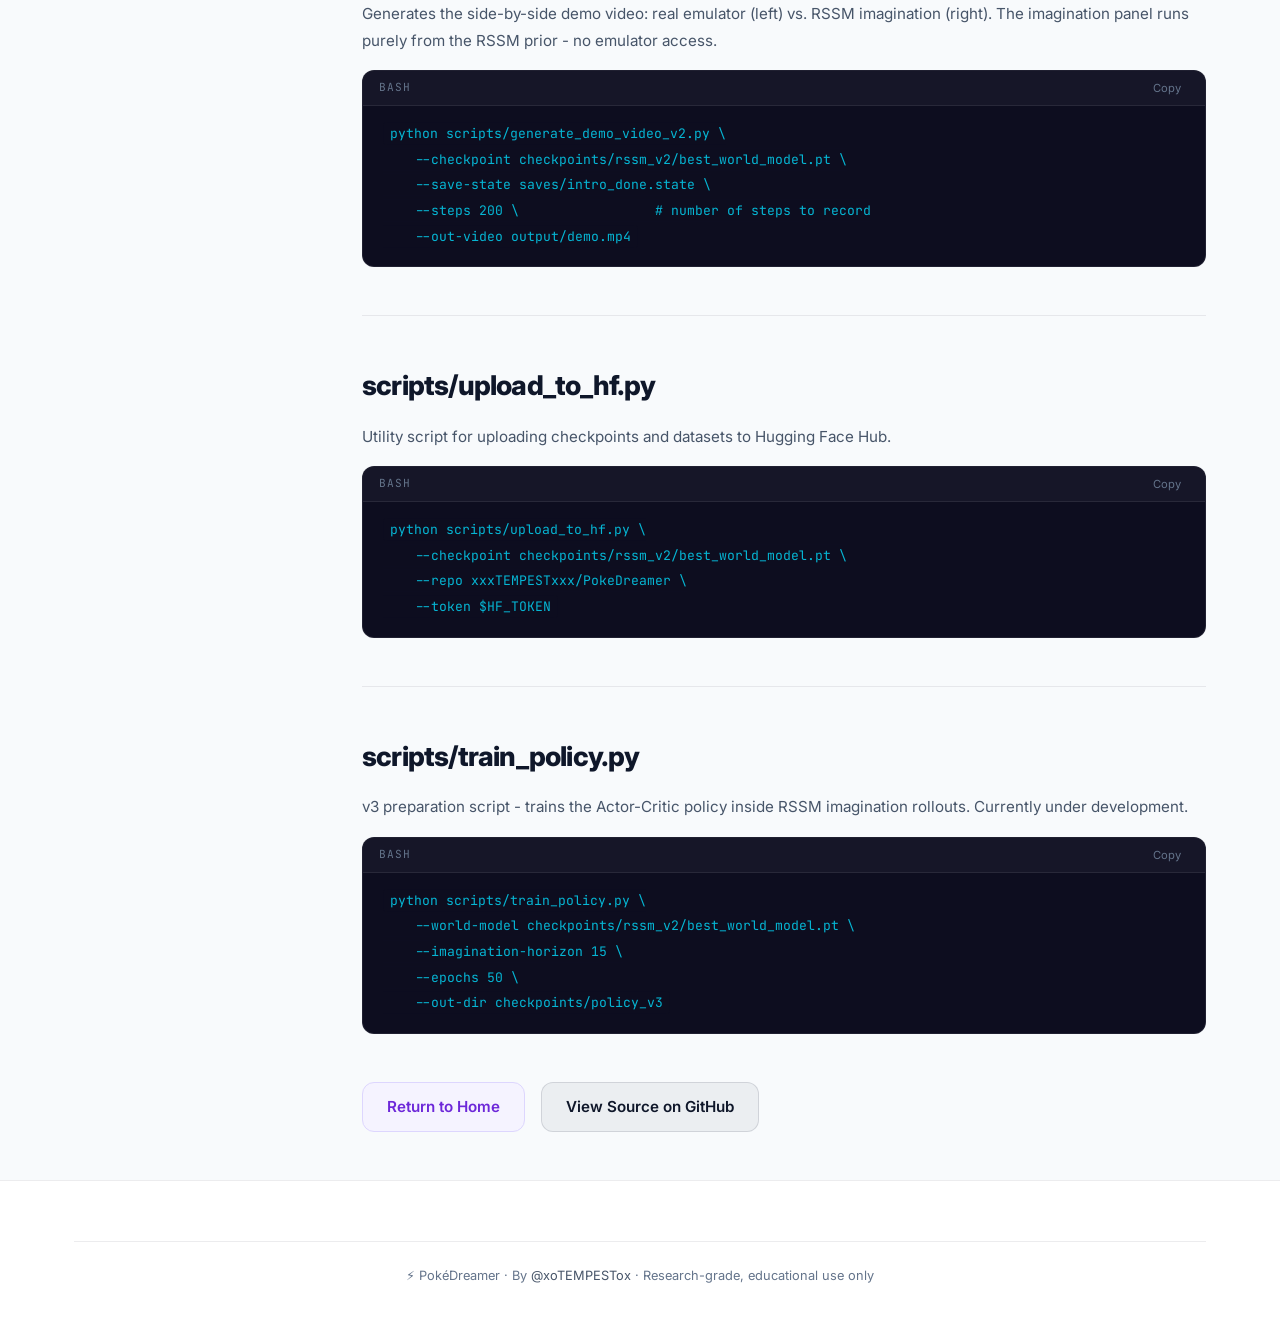
==== commit 9bab5c76: "docs: add case study links and buttons" ====
--- a/docs/api.html
+++ b/docs/api.html
@@ -26,6 +26,7 @@
         <li><a href="v2.html" class="nav-link">v2 - RSSM</a></li>
         <li><a href="v3.html" class="nav-link">v3 - Roadmap</a></li>
         <li><a href="api.html" class="nav-link active">Code Reference</a></li>
+        <li><a href="https://priyanshusah.com/projects/pokedreamer-rl" target="_blank" class="nav-link">Case Study</a></li>
         <li><a href="https://github.com/xoTEMPESTox/PokeDreamer" target="_blank" class="nav-link nav-cta">
           <svg width="16" height="16" viewBox="0 0 24 24" fill="currentColor"><path d="M12 0C5.374 0 0 5.373 0 12c0 5.302 3.438 9.8 8.207 11.387.599.111.793-.261.793-.577v-2.234c-3.338.726-4.033-1.416-4.033-1.416-.546-1.387-1.333-1.756-1.333-1.756-1.089-.745.083-.729.083-.729 1.205.084 1.839 1.237 1.839 1.237 1.07 1.834 2.807 1.304 3.492.997.107-.775.418-1.305.762-1.604-2.665-.305-5.467-1.334-5.467-5.931 0-1.311.469-2.381 1.236-3.221-.124-.303-.535-1.524.117-3.176 0 0 1.008-.322 3.301 1.23A11.509 11.509 0 0 1 12 5.803c1.02.005 2.047.138 3.006.404 2.291-1.552 3.297-1.23 3.297-1.23.653 1.653.242 2.874.118 3.176.77.84 1.235 1.911 1.235 3.221 0 4.609-2.807 5.624-5.479 5.921.43.372.823 1.102.823 2.222v3.293c0 .319.192.694.801.576C20.566 21.797 24 17.3 24 12c0-6.627-5.373-12-12-12z"/></svg>
           GitHub
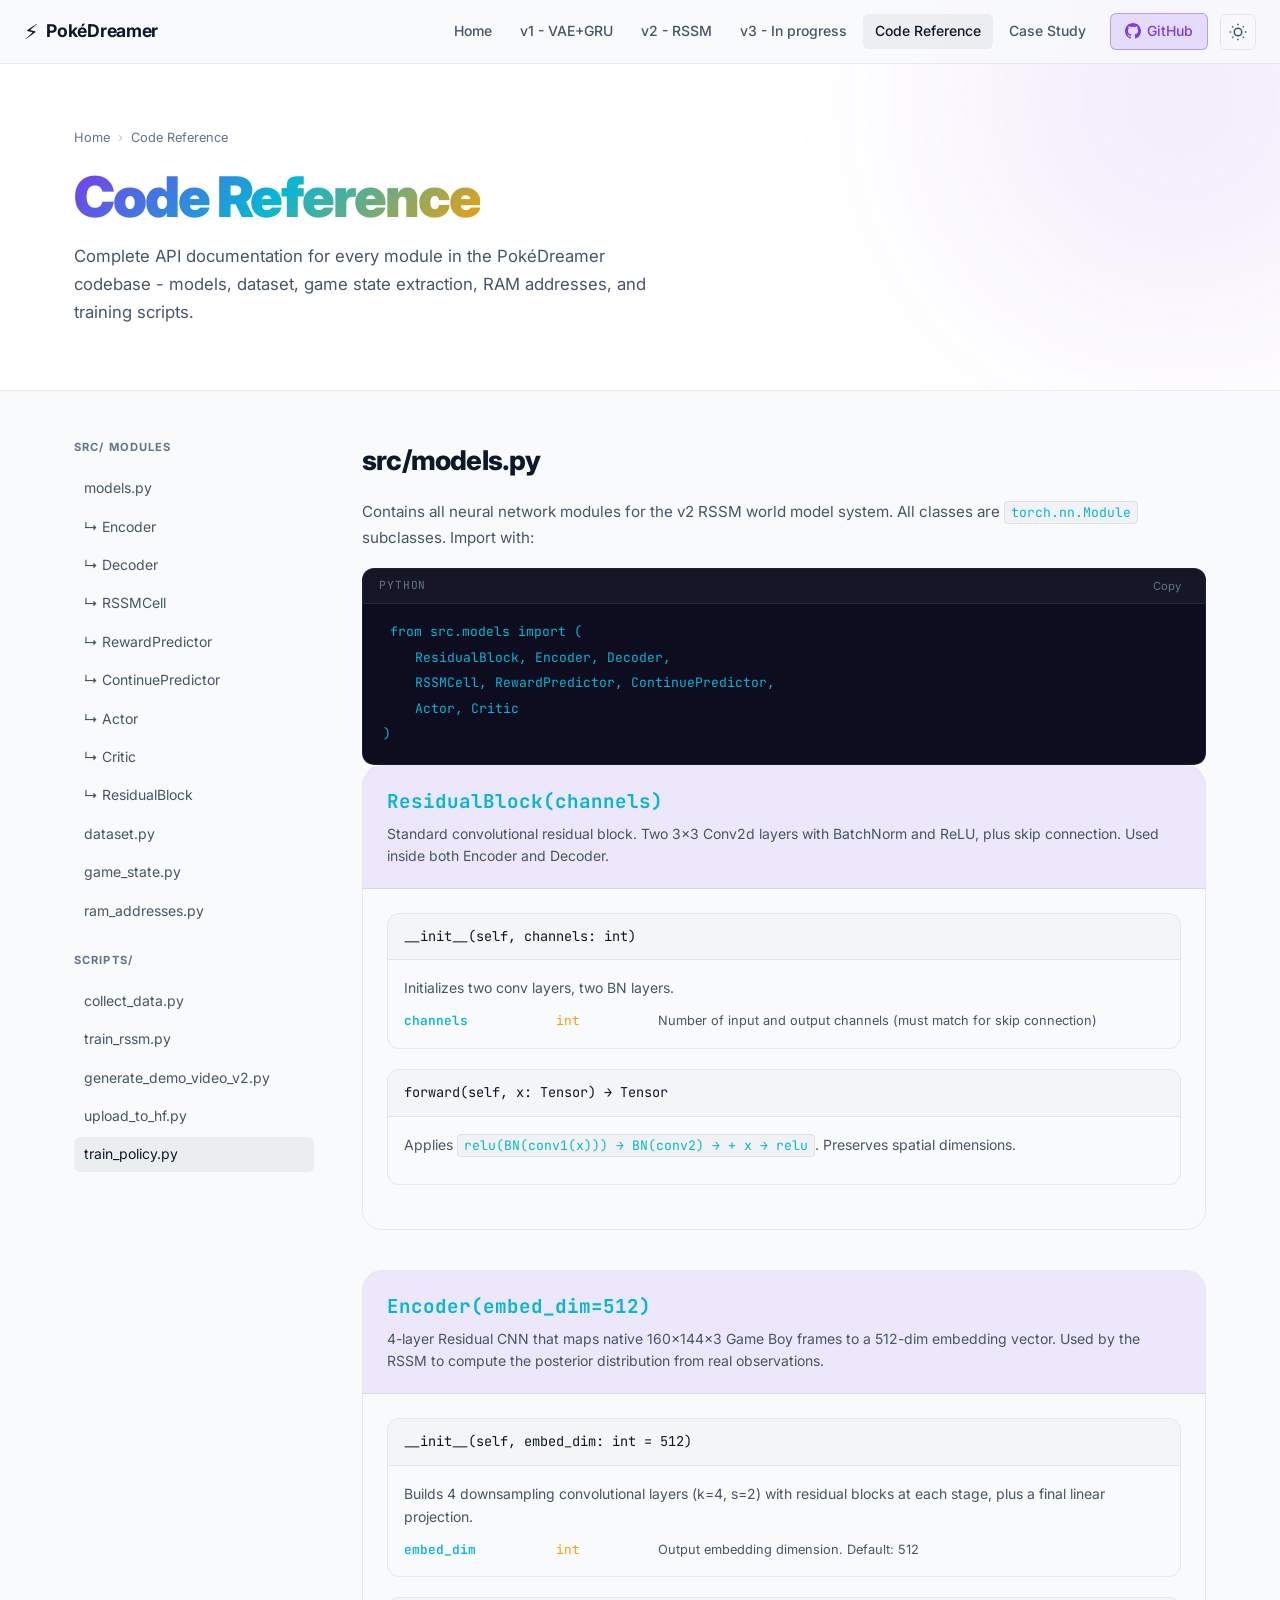
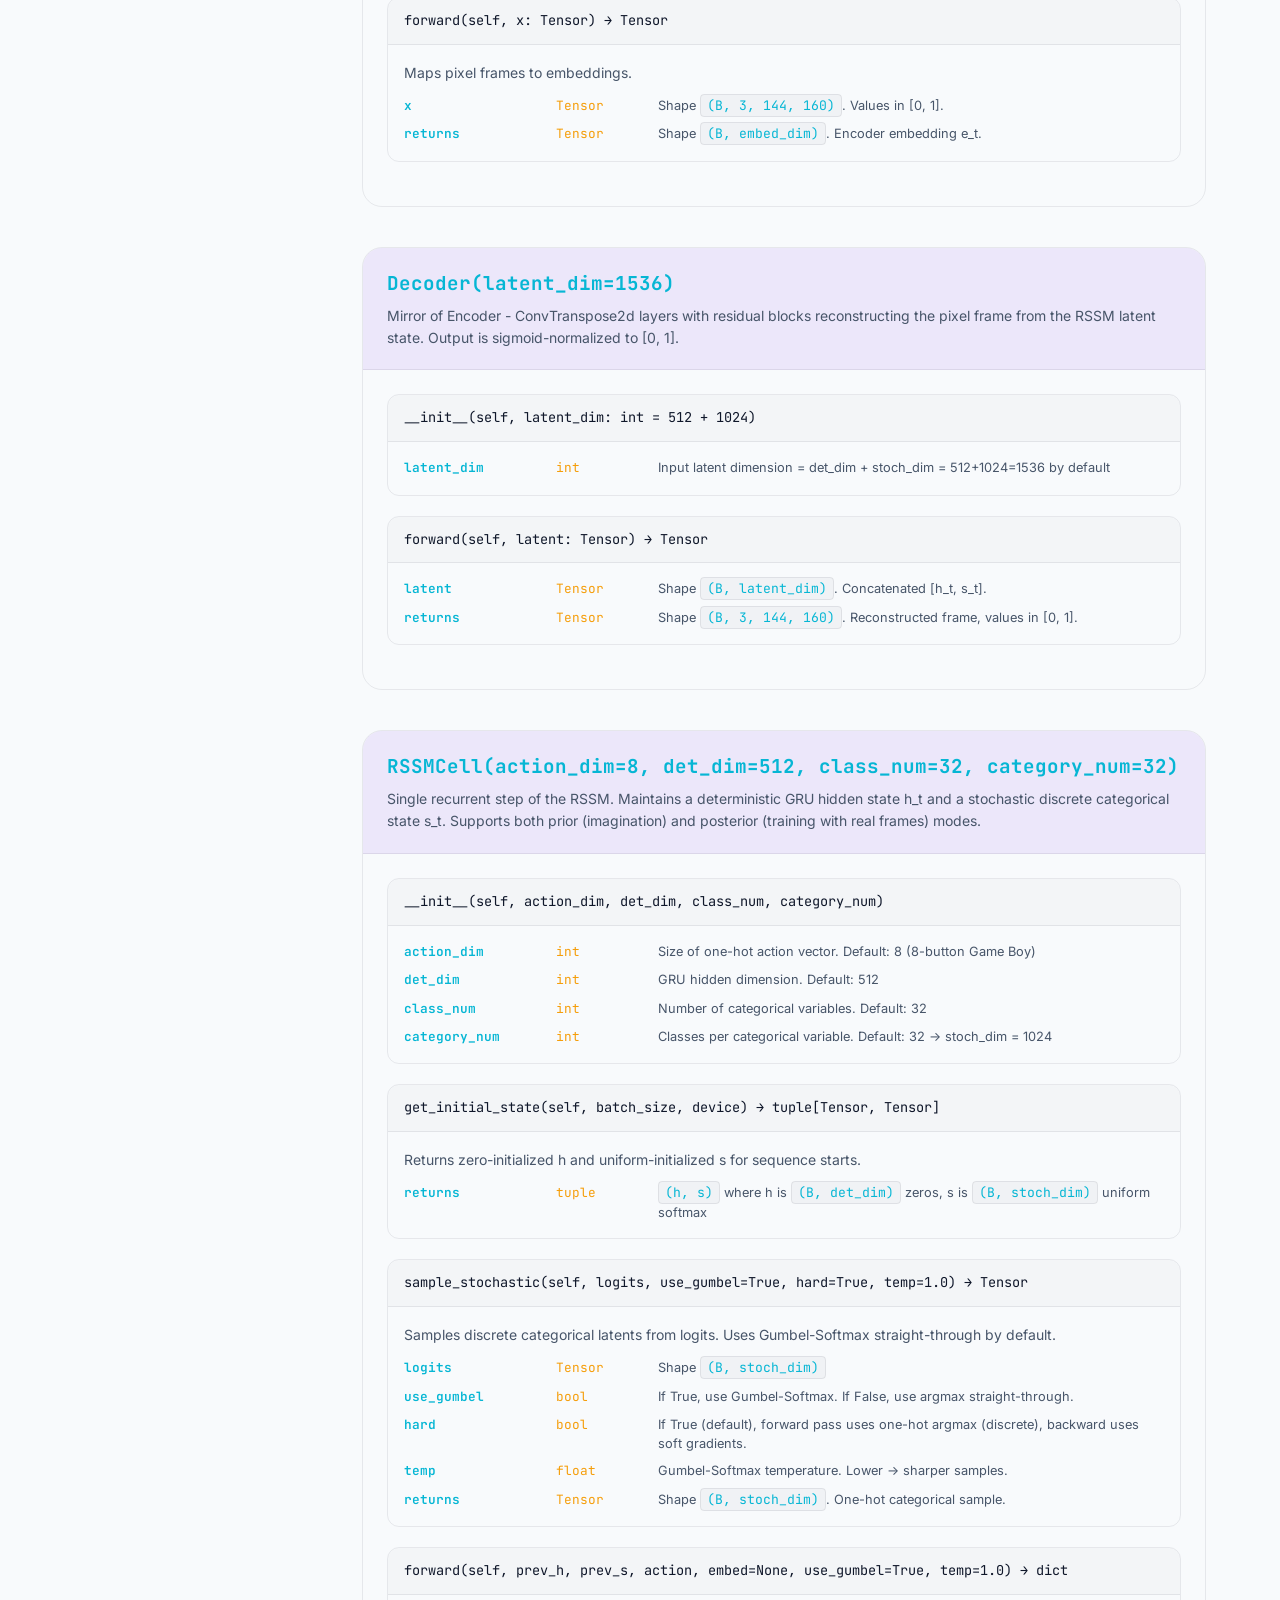
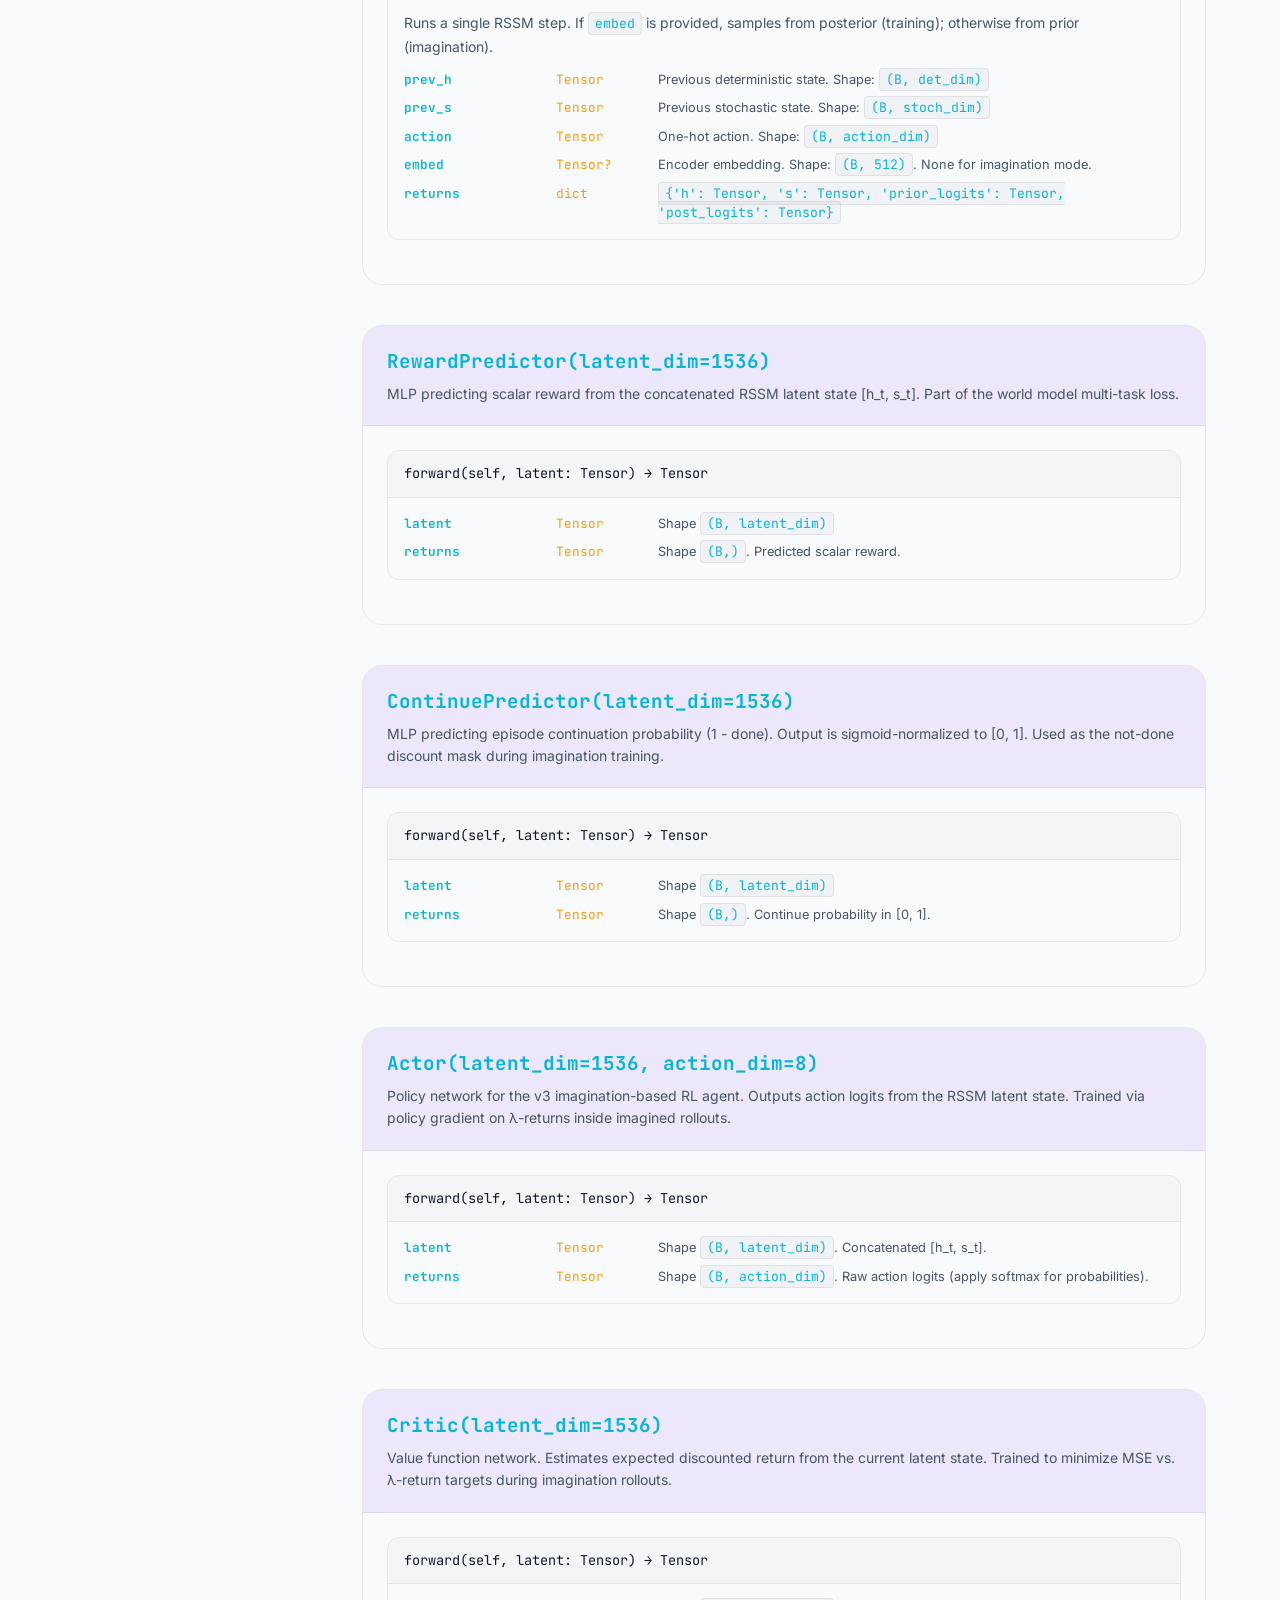
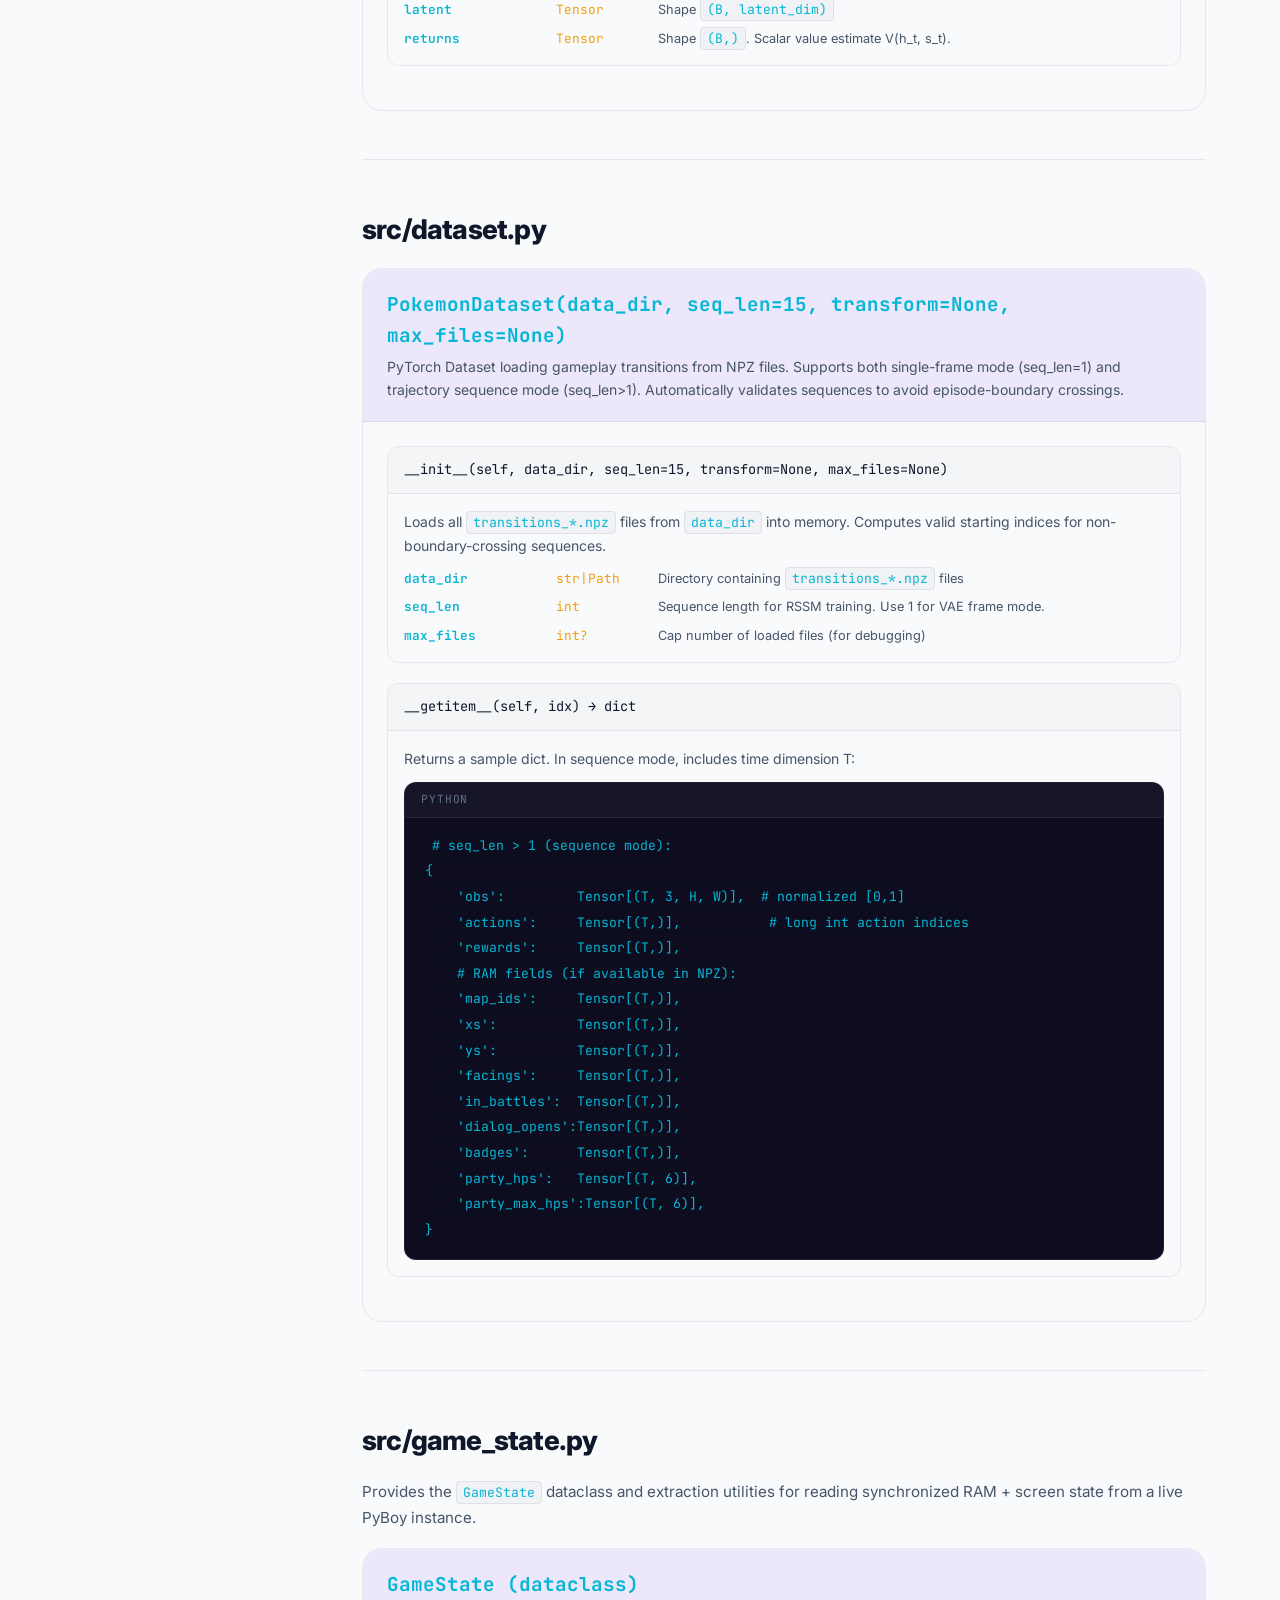
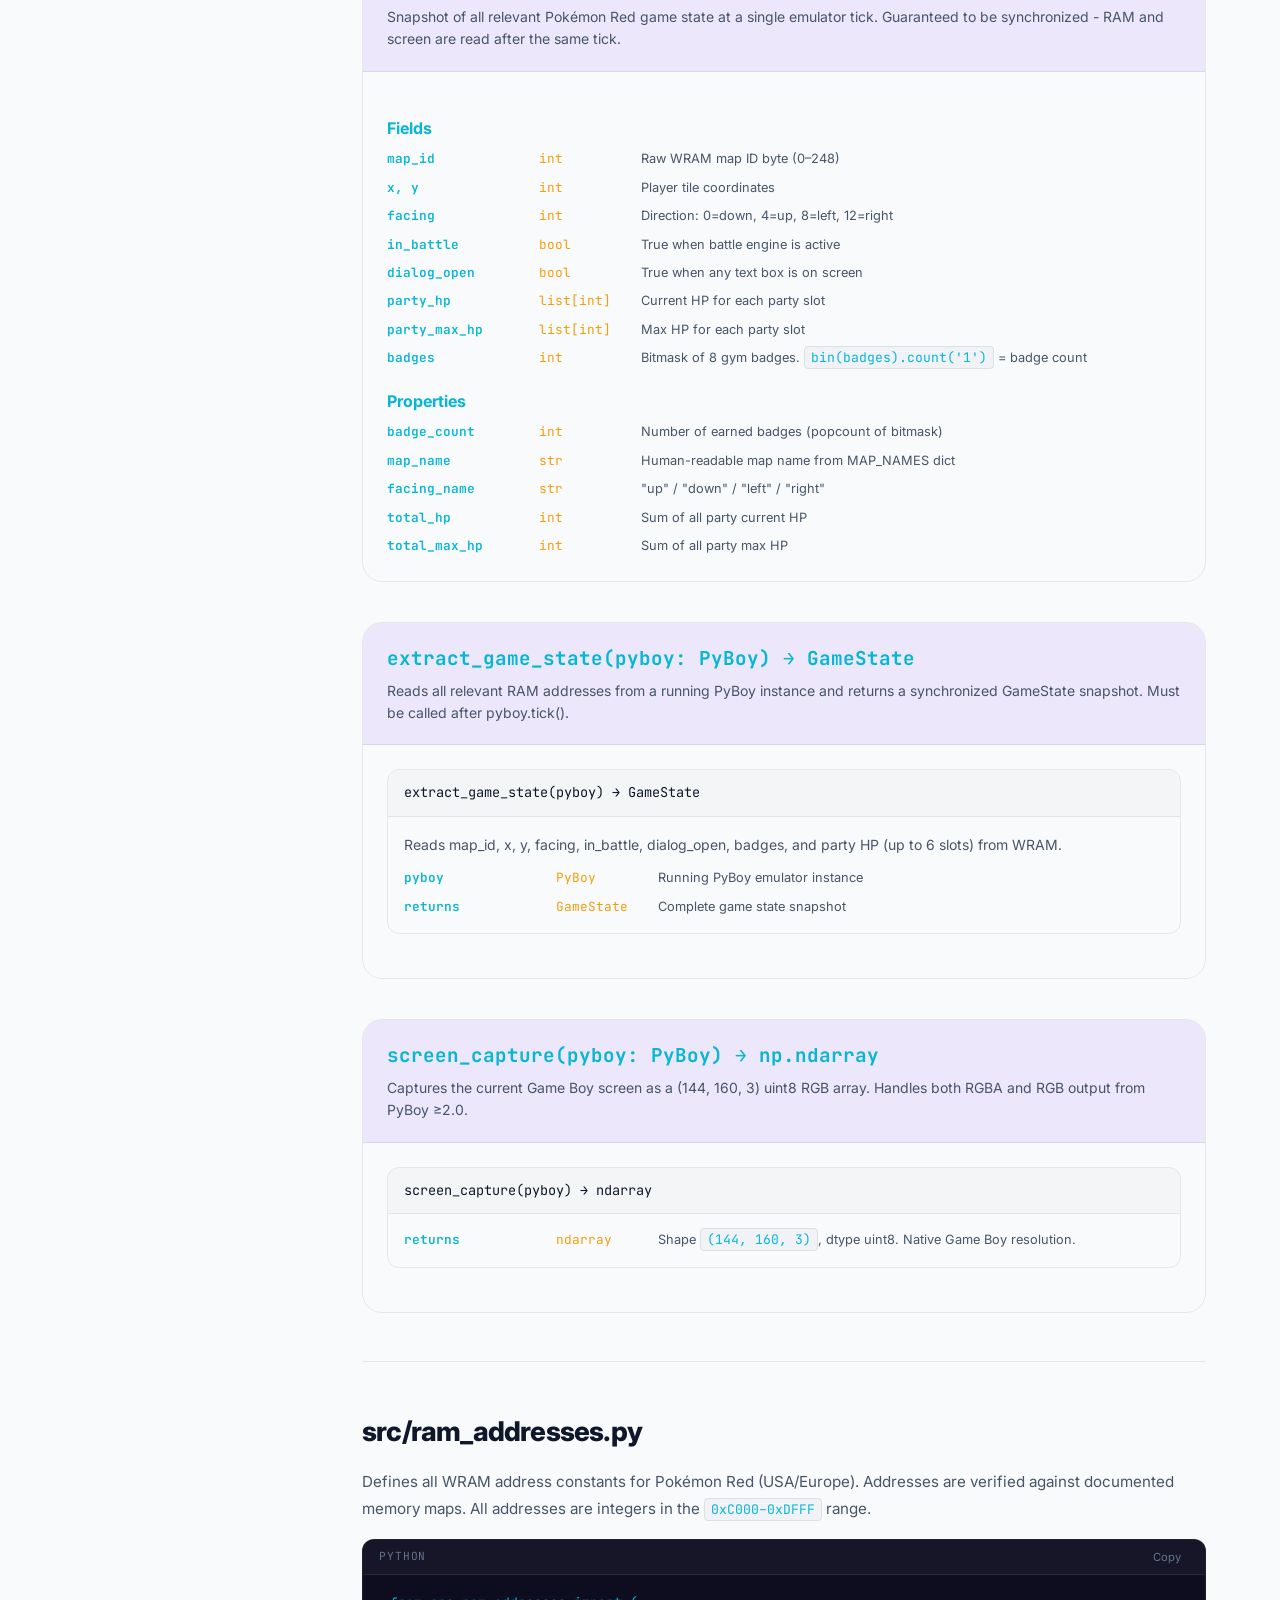
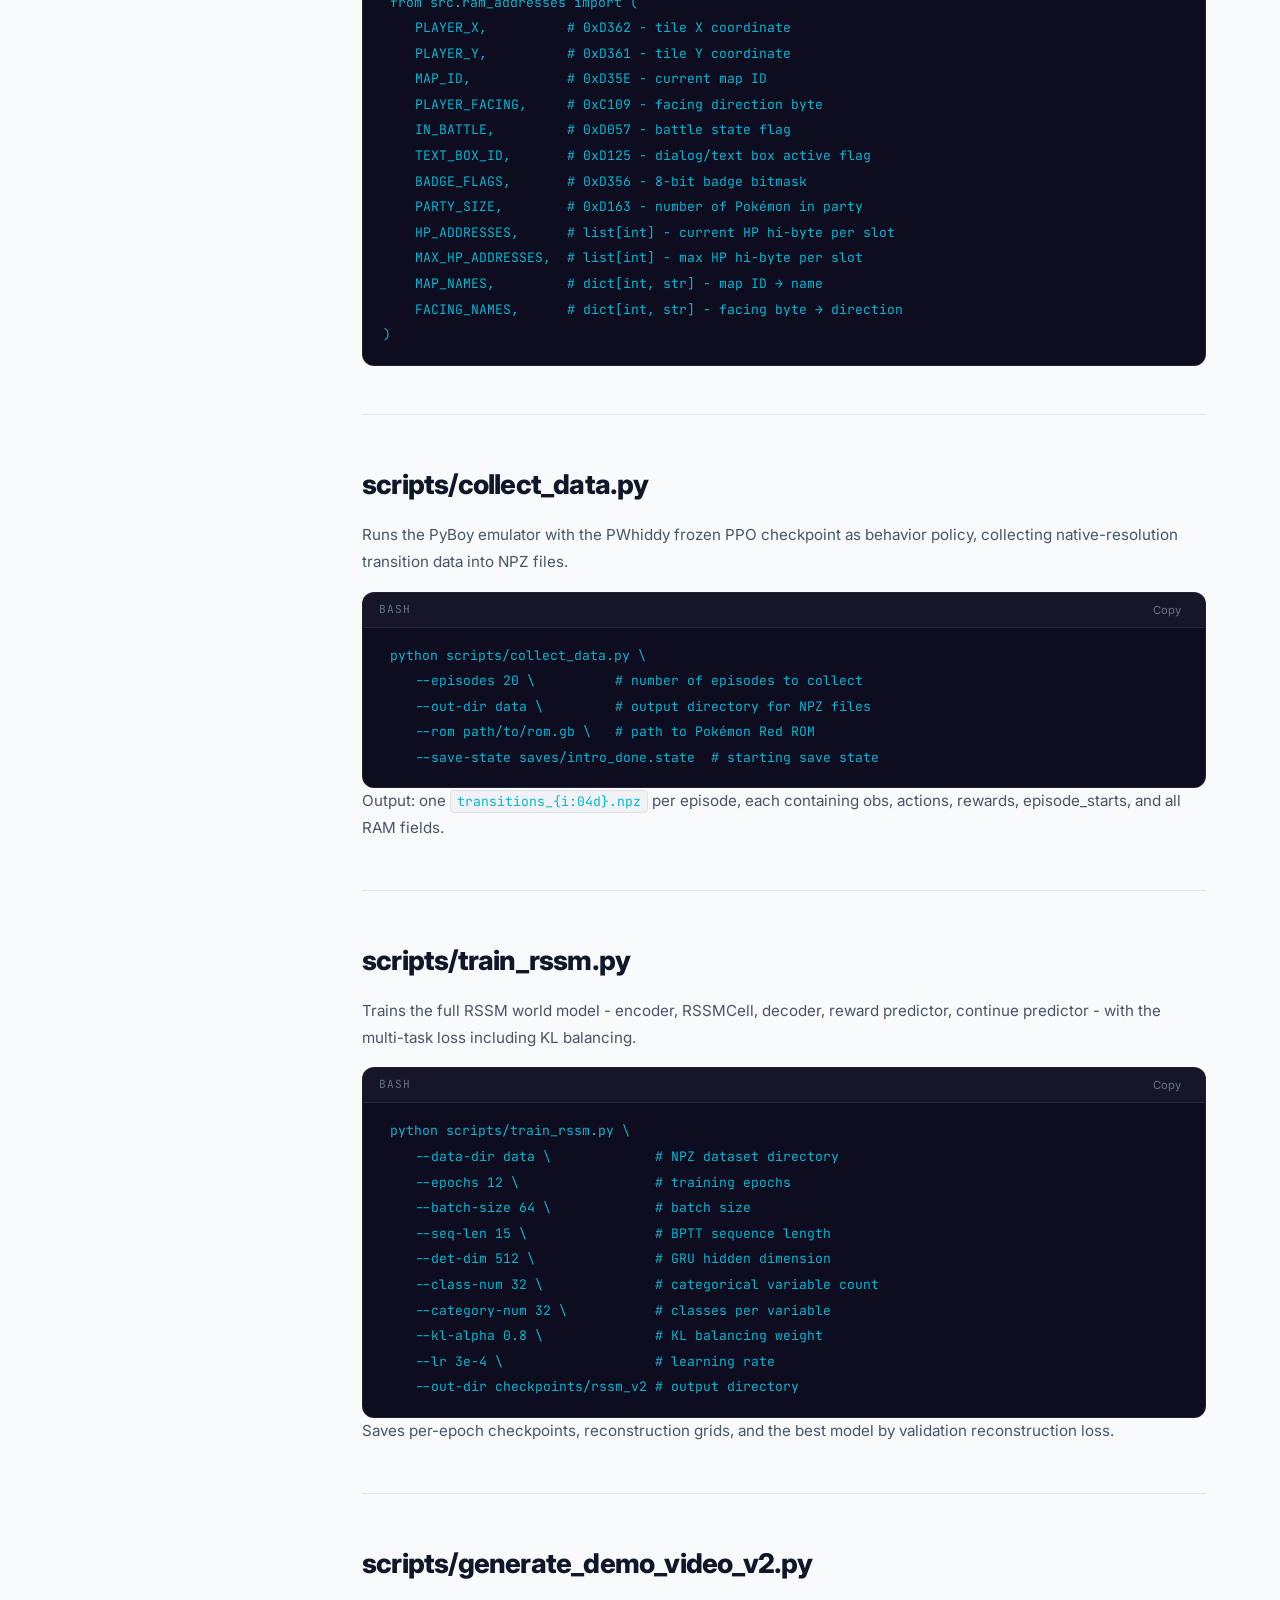
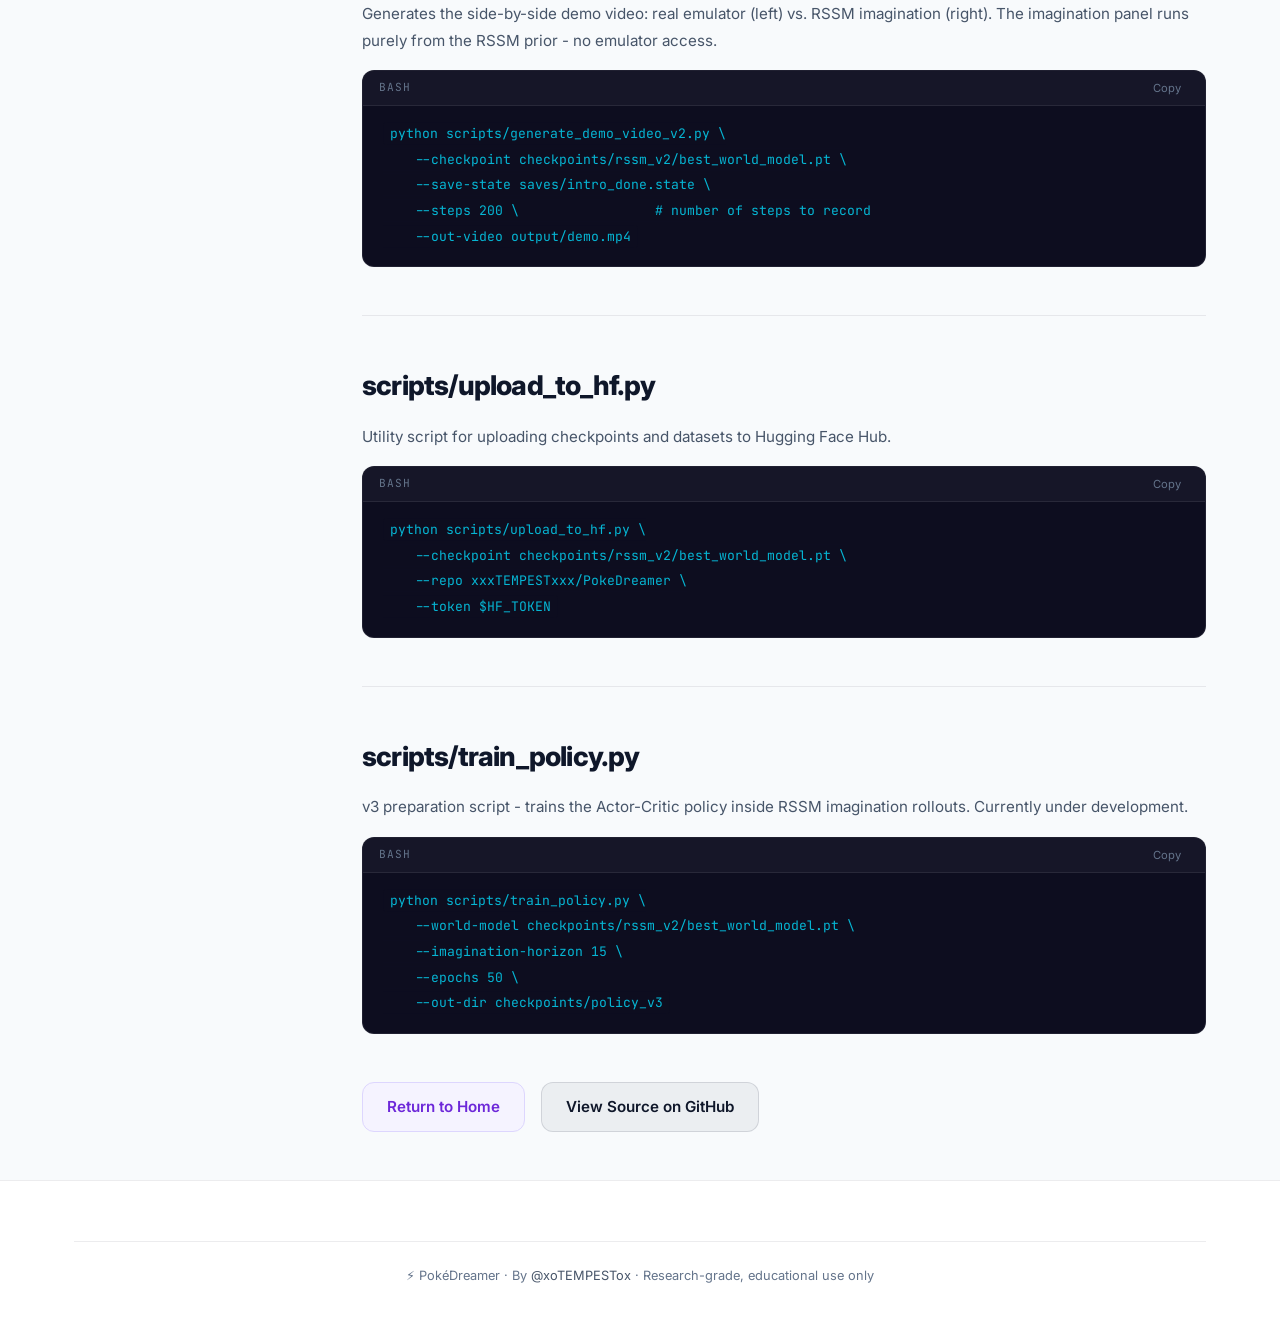
==== commit bbe2bb2b: "docs: v3 in progress (phase 1 results), README + Pages update - v3.md rewritten (was the June plan, " ====
--- a/docs/api.html
+++ b/docs/api.html
@@ -24,7 +24,7 @@
         <li><a href="index.html" class="nav-link">Home</a></li>
         <li><a href="v1.html" class="nav-link">v1 - VAE+GRU</a></li>
         <li><a href="v2.html" class="nav-link">v2 - RSSM</a></li>
-        <li><a href="v3.html" class="nav-link">v3 - Roadmap</a></li>
+        <li><a href="v3.html" class="nav-link">v3 - In progress</a></li>
         <li><a href="api.html" class="nav-link active">Code Reference</a></li>
         <li><a href="https://priyanshusah.com/projects/pokedreamer-rl" target="_blank" class="nav-link">Case Study</a></li>
         <li><a href="https://github.com/xoTEMPESTox/PokeDreamer" target="_blank" class="nav-link nav-cta">
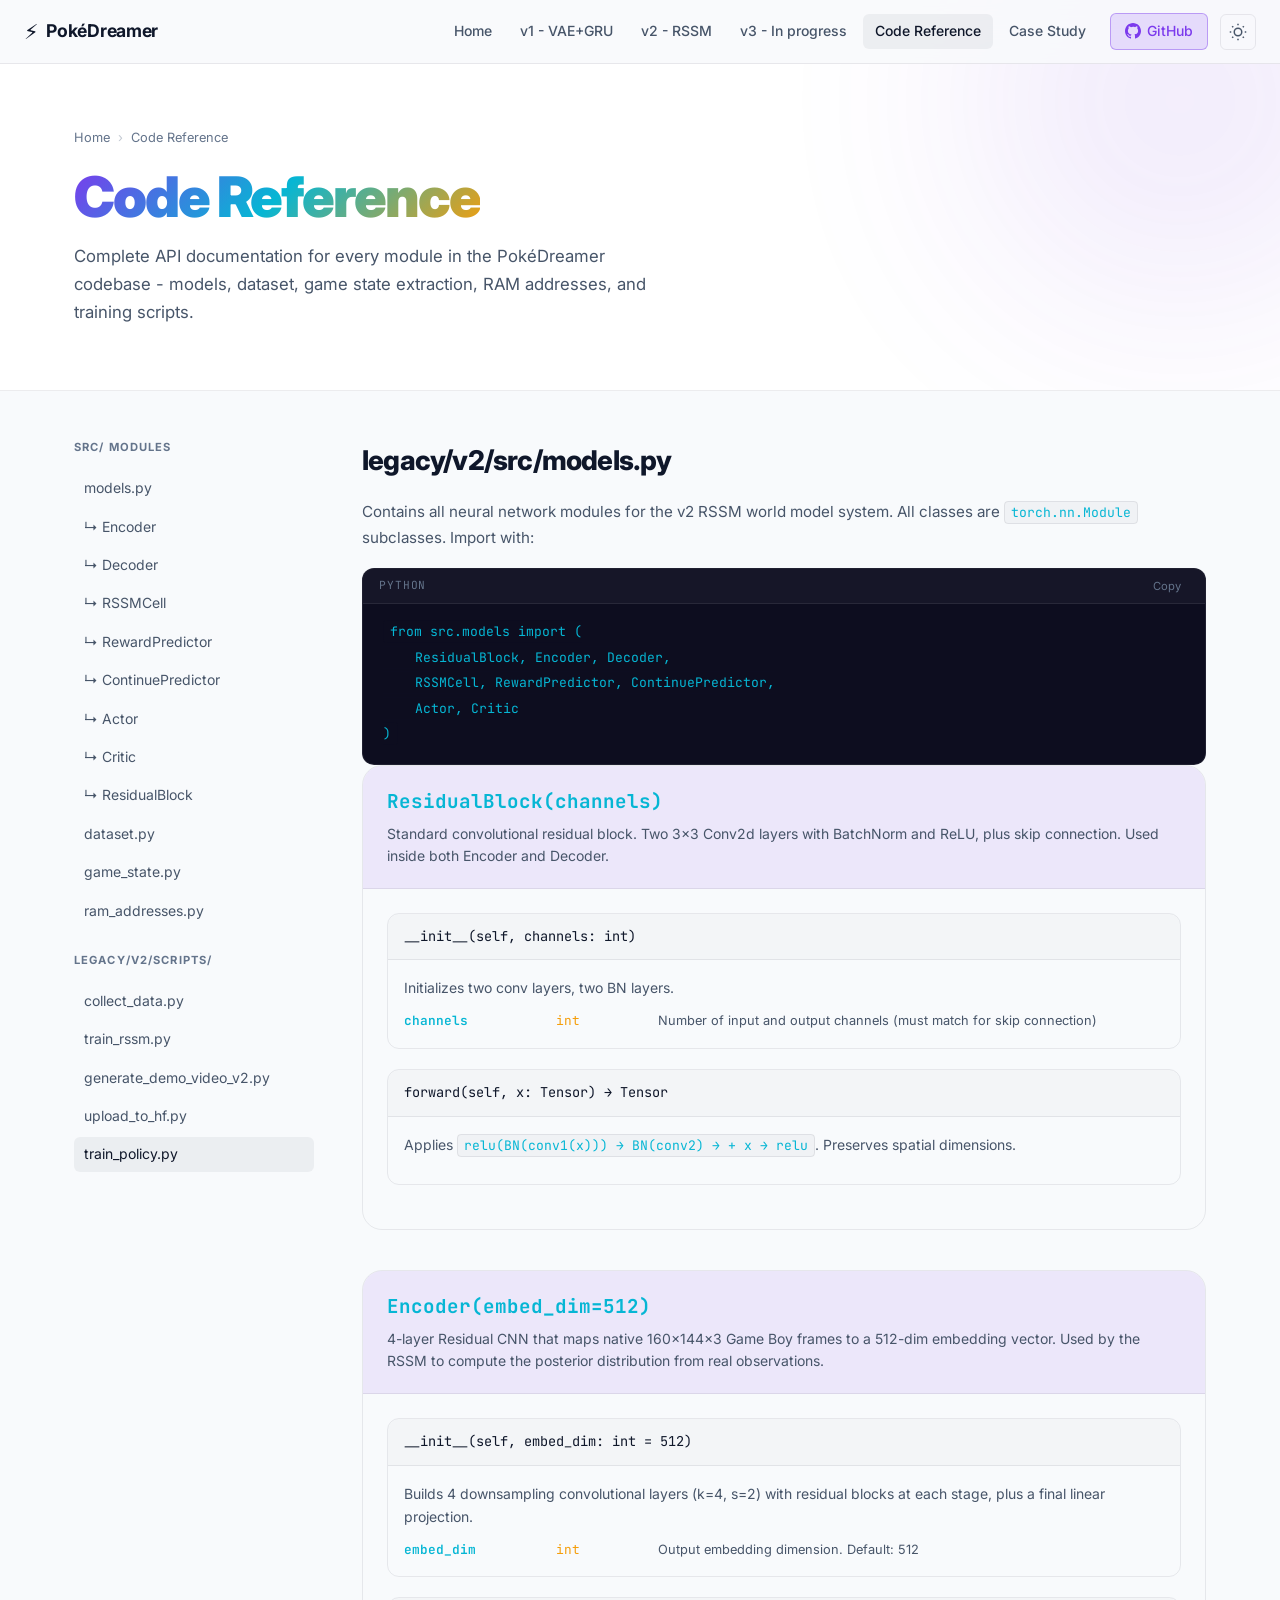
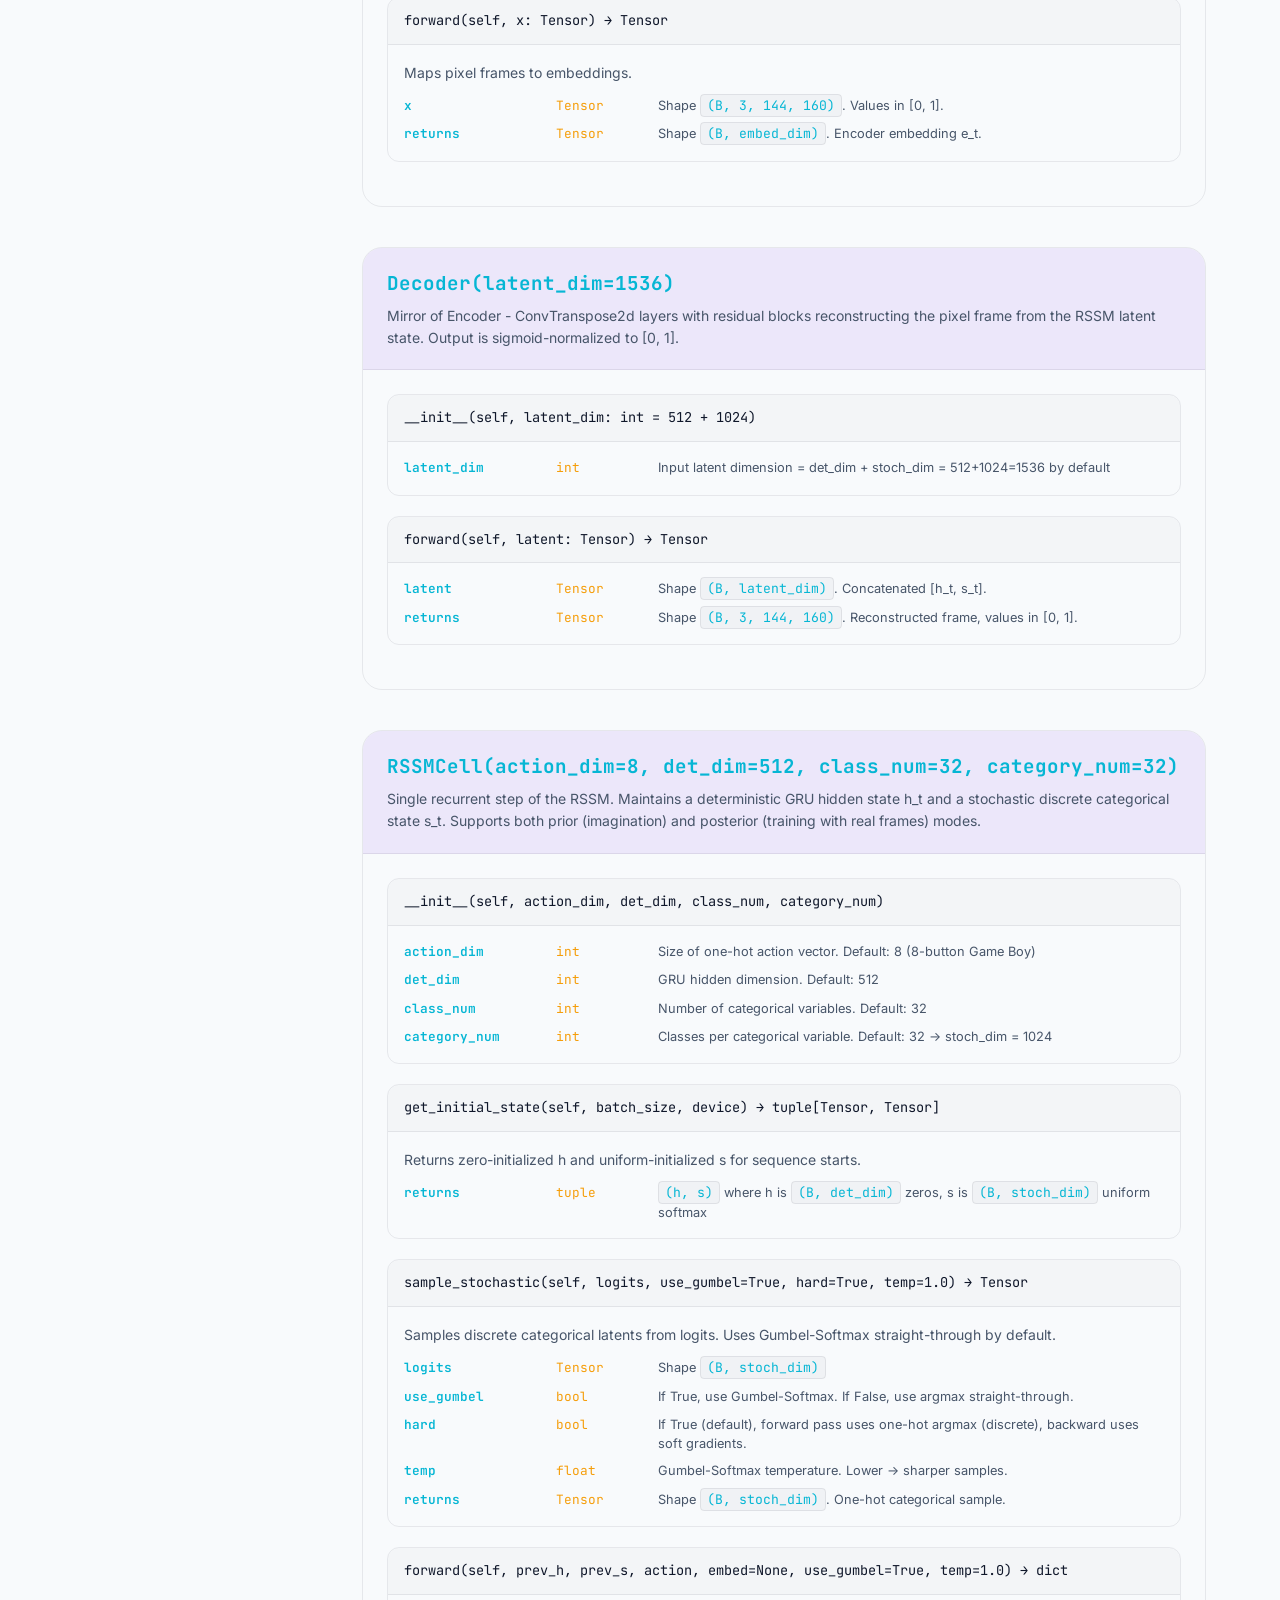
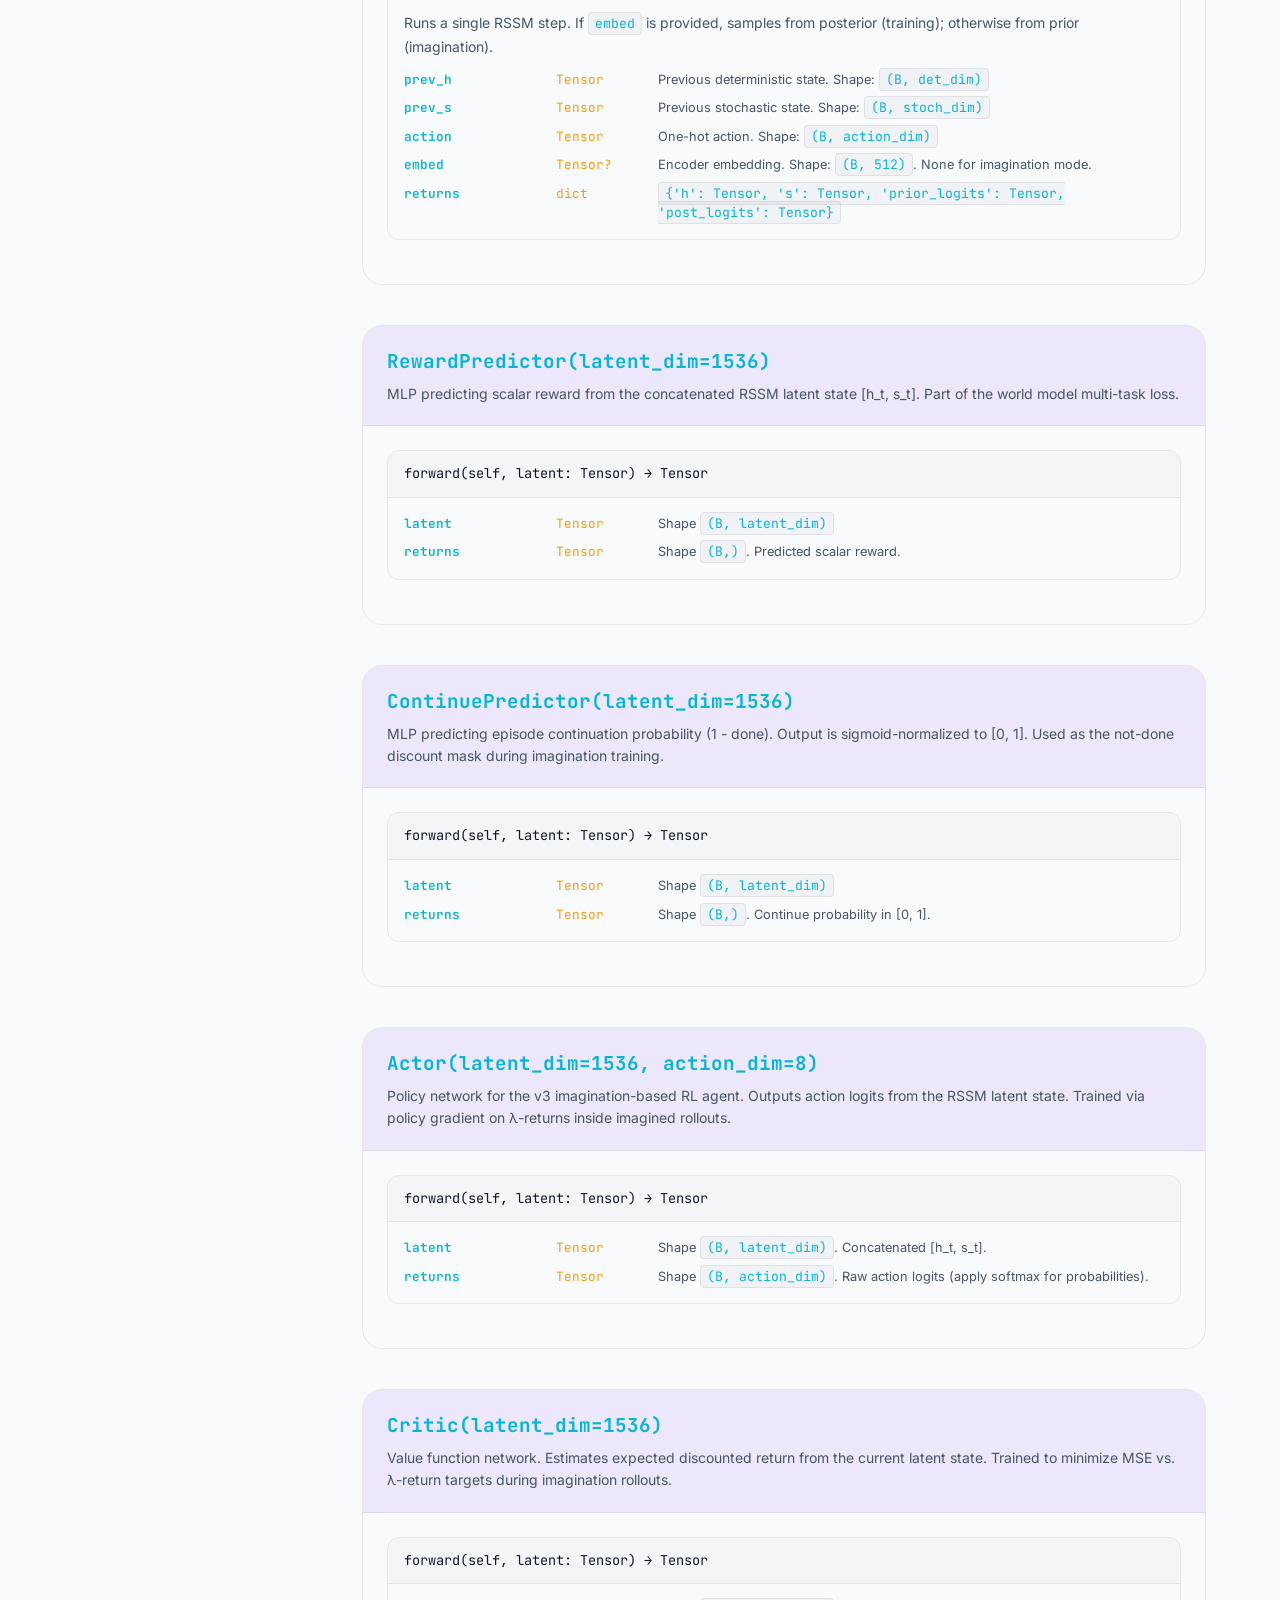
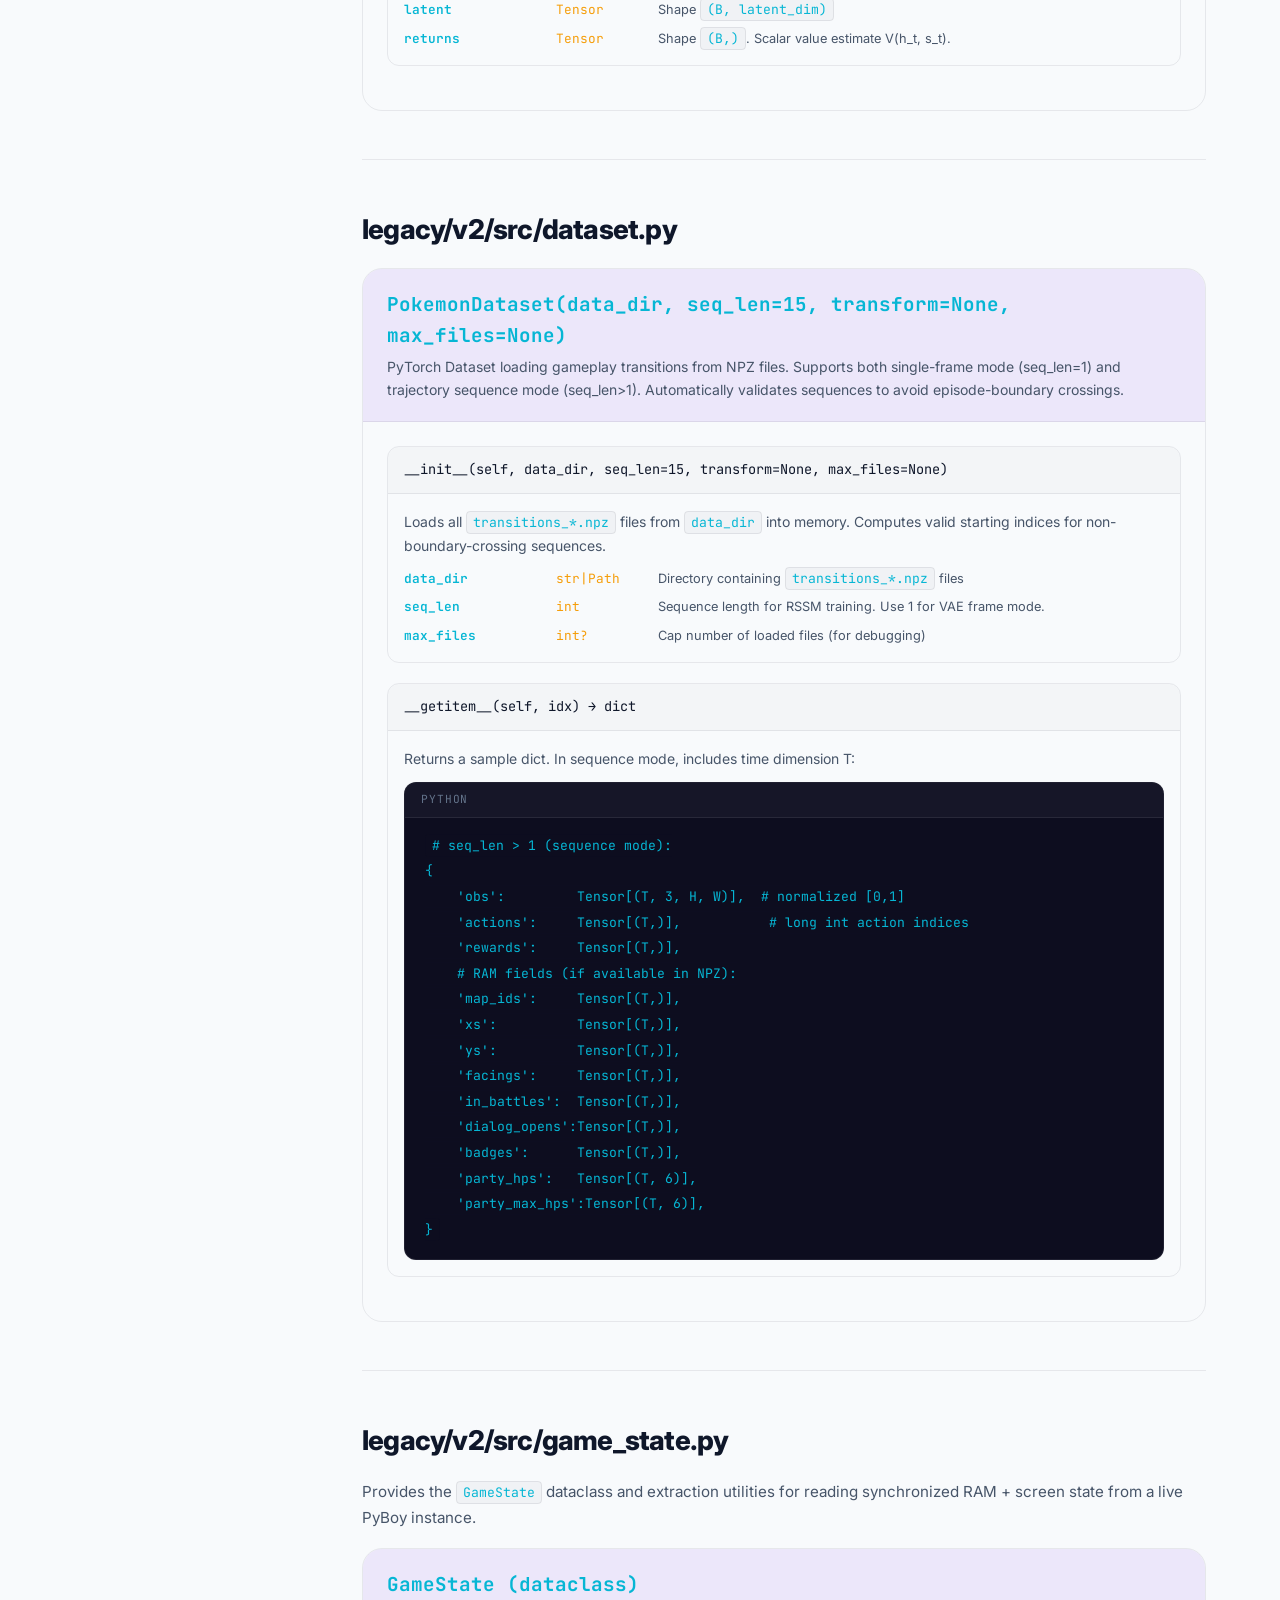
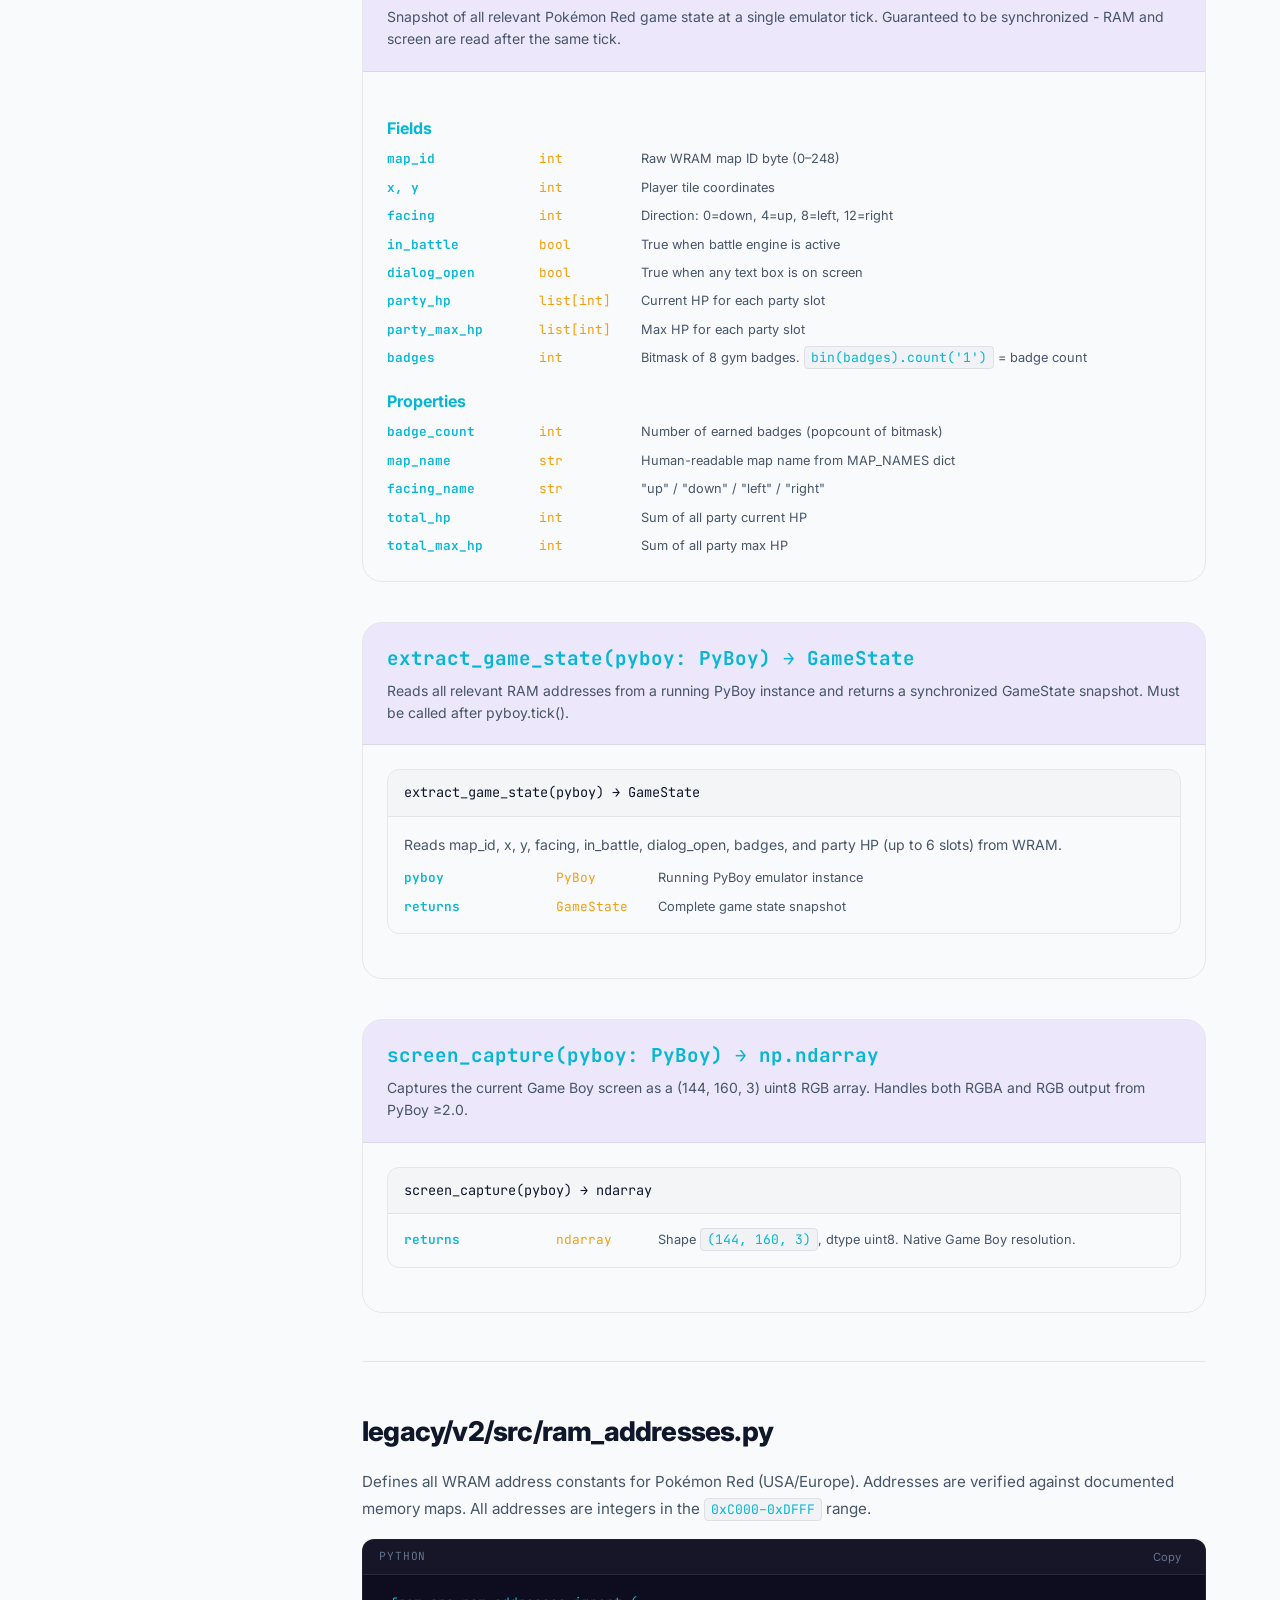
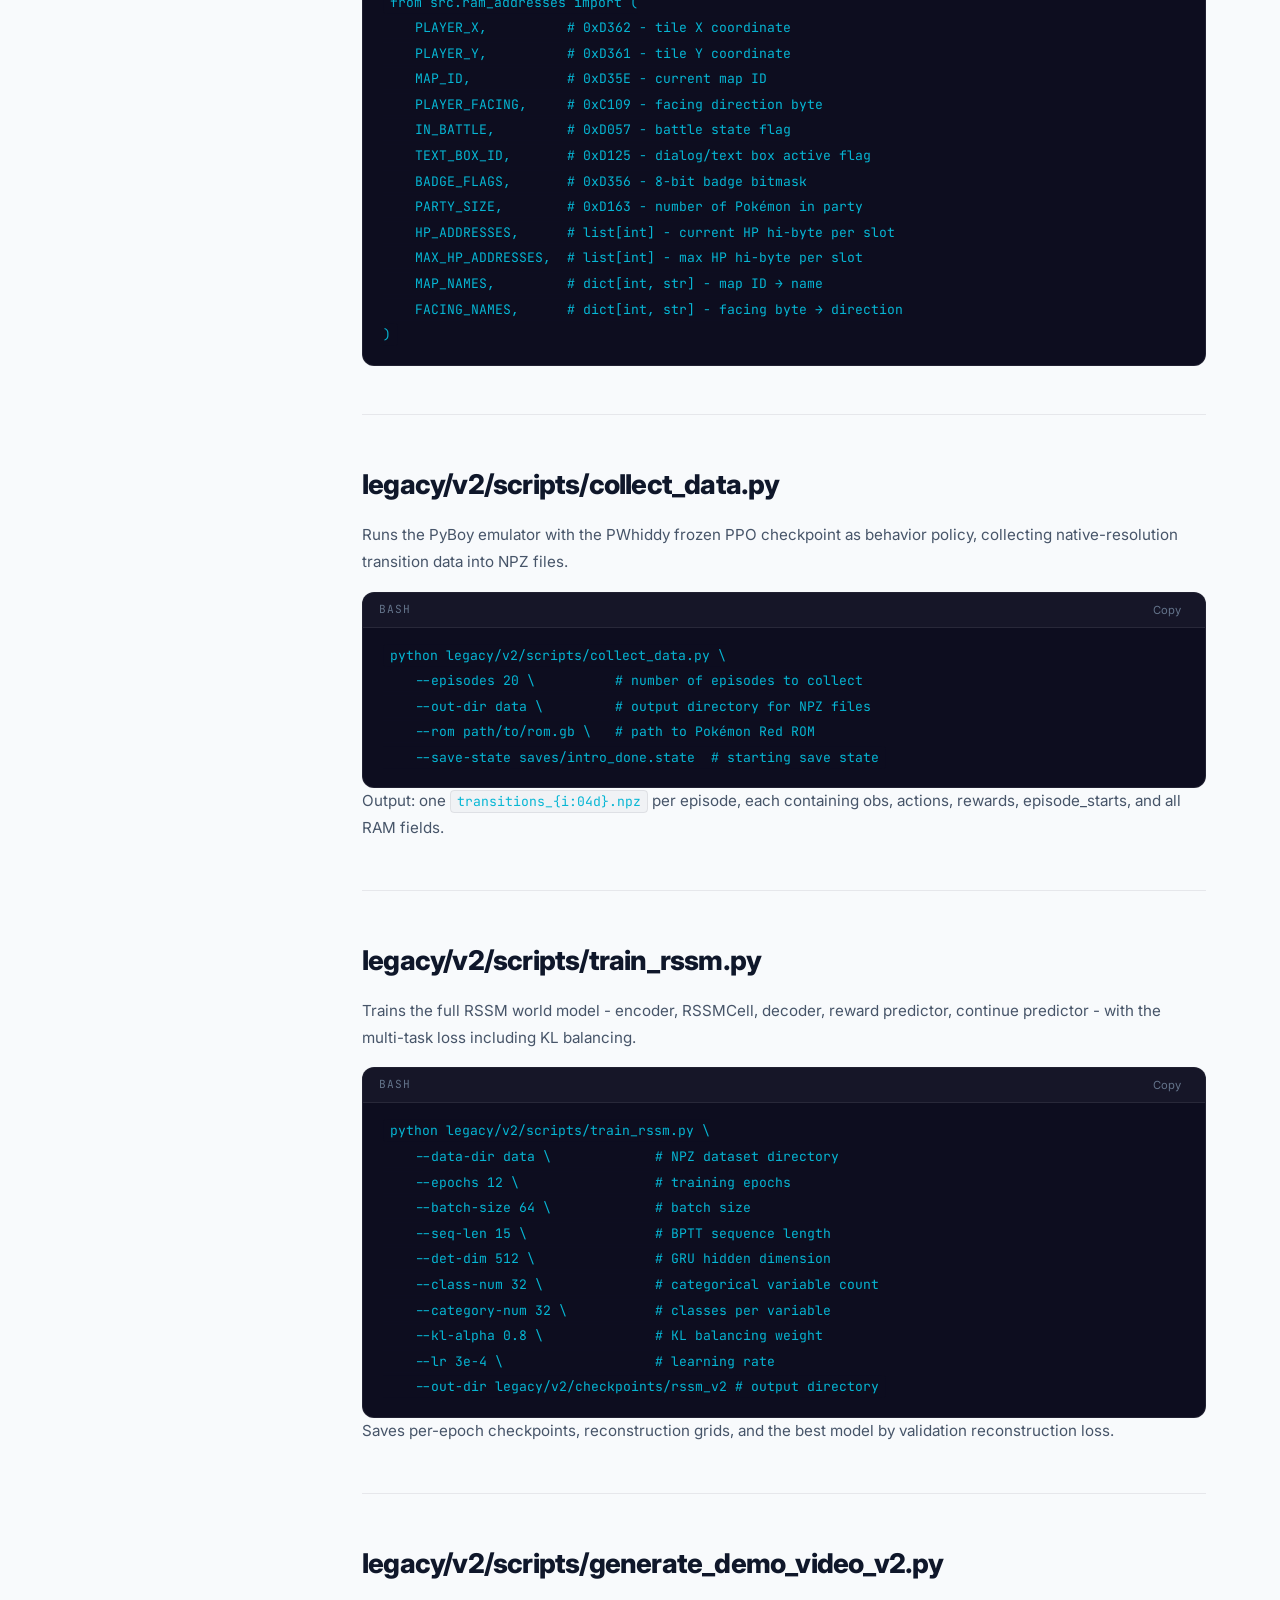
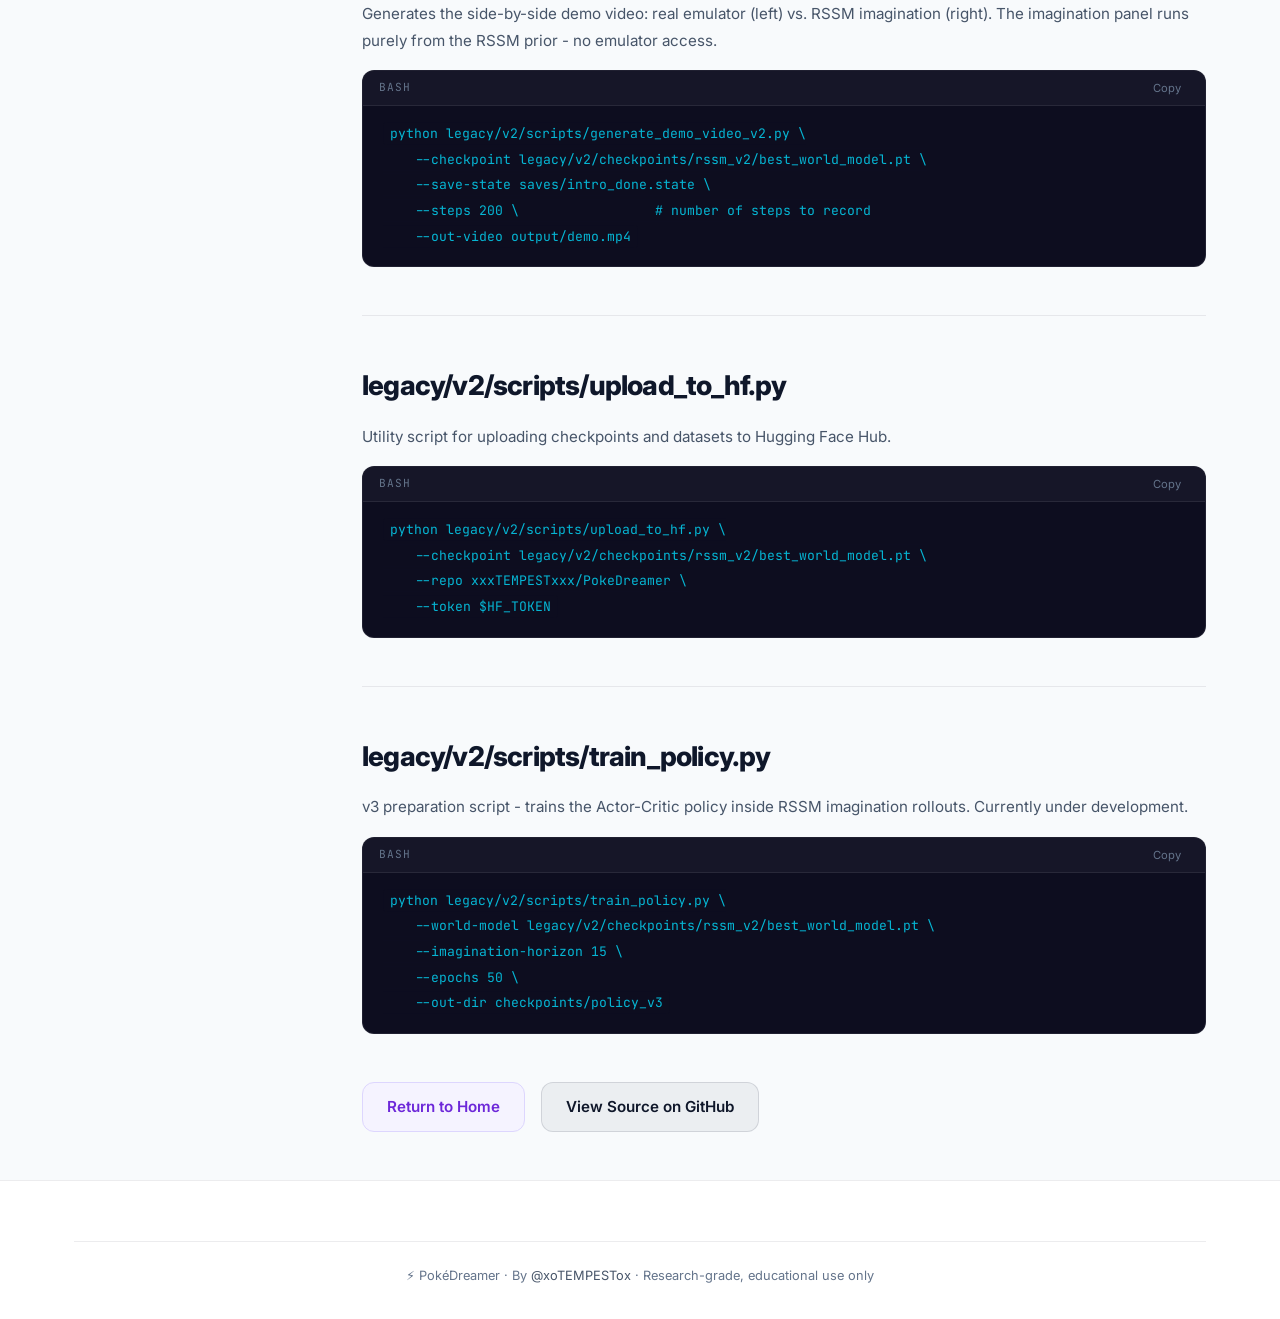
==== commit 760054c2: "Remove the duplicate v2 copies under legacy/; website commands point at legacy/v2 and legacy/v1 lega" ====
--- a/docs/api.html
+++ b/docs/api.html
@@ -8,7 +8,7 @@
   <link rel="preconnect" href="https://fonts.googleapis.com" />
   <link rel="preconnect" href="https://fonts.gstatic.com" crossorigin />
   <link href="https://fonts.googleapis.com/css2?family=Inter:wght@300;400;500;600;700;800;900&family=JetBrains+Mono:wght@400;500;600&display=swap" rel="stylesheet" />
-  <link rel="stylesheet" href="assets/style.css?v=1.3" />
+  <link rel="stylesheet" href="assets/style.css?v=1.4" />
   <script>
     (function() {
       const theme = localStorage.getItem('theme') || 'light';
@@ -70,7 +70,7 @@
         <a href="#dataset" class="sidebar-link">dataset.py</a>
         <a href="#gamestate" class="sidebar-link">game_state.py</a>
         <a href="#ramaddresses" class="sidebar-link">ram_addresses.py</a>
-        <div class="sidebar-title">scripts/</div>
+        <div class="sidebar-title">legacy/v2/scripts/</div>
         <a href="#collect-data" class="sidebar-link">collect_data.py</a>
         <a href="#train-rssm" class="sidebar-link">train_rssm.py</a>
         <a href="#generate-demo" class="sidebar-link">generate_demo_video_v2.py</a>
@@ -82,7 +82,7 @@
     <main class="docs-content prose">
 
       <!-- ── models.py ─────────────────────────────────────── -->
-      <h2 id="models">src/models.py</h2>
+      <h2 id="models">legacy/v2/src/models.py</h2>
       <p>
         Contains all neural network modules for the v2 RSSM world model system. All classes are <code>torch.nn.Module</code> subclasses. Import with:
       </p>
@@ -309,7 +309,7 @@
       </div>
 
       <!-- ── dataset.py ─────────────────────────────────────── -->
-      <h2 id="dataset">src/dataset.py</h2>
+      <h2 id="dataset">legacy/v2/src/dataset.py</h2>
 
       <div class="api-class">
         <div class="api-class-header">
@@ -357,7 +357,7 @@
       </div>
 
       <!-- ── game_state.py ─────────────────────────────────── -->
-      <h2 id="gamestate">src/game_state.py</h2>
+      <h2 id="gamestate">legacy/v2/src/game_state.py</h2>
       <p>Provides the <code>GameState</code> dataclass and extraction utilities for reading synchronized RAM + screen state from a live PyBoy instance.</p>
 
       <div class="api-class">
@@ -425,7 +425,7 @@
       </div>
 
       <!-- ── ram_addresses.py ─────────────────────────────── -->
-      <h2 id="ramaddresses">src/ram_addresses.py</h2>
+      <h2 id="ramaddresses">legacy/v2/src/ram_addresses.py</h2>
       <p>
         Defines all WRAM address constants for Pokémon Red (USA/Europe). Addresses are verified against documented memory maps. All addresses are integers in the <code>0xC000–0xDFFF</code> range.
       </p>
@@ -448,13 +448,13 @@
       </div>
 
       <!-- ── Scripts ─────────────────────────────────────── -->
-      <h2 id="collect-data">scripts/collect_data.py</h2>
+      <h2 id="collect-data">legacy/v2/scripts/collect_data.py</h2>
       <p>
         Runs the PyBoy emulator with the PWhiddy frozen PPO checkpoint as behavior policy, collecting native-resolution transition data into NPZ files.
       </p>
       <div class="code-block">
         <div class="code-header"><span class="code-lang">bash</span><button class="copy-btn" onclick="copyCode(this)">Copy</button></div>
-        <pre><code>python scripts/collect_data.py \
+        <pre><code>python legacy/v2/scripts/collect_data.py \
     --episodes 20 \          # number of episodes to collect
     --out-dir data \         # output directory for NPZ files
     --rom path/to/rom.gb \   # path to Pokémon Red ROM
@@ -462,11 +462,11 @@
       </div>
       <p>Output: one <code>transitions_{i:04d}.npz</code> per episode, each containing obs, actions, rewards, episode_starts, and all RAM fields.</p>
 
-      <h2 id="train-rssm">scripts/train_rssm.py</h2>
+      <h2 id="train-rssm">legacy/v2/scripts/train_rssm.py</h2>
       <p>Trains the full RSSM world model - encoder, RSSMCell, decoder, reward predictor, continue predictor - with the multi-task loss including KL balancing.</p>
       <div class="code-block">
         <div class="code-header"><span class="code-lang">bash</span><button class="copy-btn" onclick="copyCode(this)">Copy</button></div>
-        <pre><code>python scripts/train_rssm.py \
+        <pre><code>python legacy/v2/scripts/train_rssm.py \
     --data-dir data \             # NPZ dataset directory
     --epochs 12 \                 # training epochs
     --batch-size 64 \             # batch size
@@ -476,39 +476,39 @@
     --category-num 32 \           # classes per variable
     --kl-alpha 0.8 \              # KL balancing weight
     --lr 3e-4 \                   # learning rate
-    --out-dir checkpoints/rssm_v2 # output directory</code></pre>
+    --out-dir legacy/v2/checkpoints/rssm_v2 # output directory</code></pre>
       </div>
       <p>Saves per-epoch checkpoints, reconstruction grids, and the best model by validation reconstruction loss.</p>
 
-      <h2 id="generate-demo">scripts/generate_demo_video_v2.py</h2>
+      <h2 id="generate-demo">legacy/v2/scripts/generate_demo_video_v2.py</h2>
       <p>Generates the side-by-side demo video: real emulator (left) vs. RSSM imagination (right). The imagination panel runs purely from the RSSM prior - no emulator access.</p>
       <div class="code-block">
         <div class="code-header"><span class="code-lang">bash</span><button class="copy-btn" onclick="copyCode(this)">Copy</button></div>
-        <pre><code>python scripts/generate_demo_video_v2.py \
-    --checkpoint checkpoints/rssm_v2/best_world_model.pt \
+        <pre><code>python legacy/v2/scripts/generate_demo_video_v2.py \
+    --checkpoint legacy/v2/checkpoints/rssm_v2/best_world_model.pt \
     --save-state saves/intro_done.state \
     --steps 200 \                 # number of steps to record
     --out-video output/demo.mp4</code></pre>
       </div>
 
-      <h2 id="upload-hf">scripts/upload_to_hf.py</h2>
+      <h2 id="upload-hf">legacy/v2/scripts/upload_to_hf.py</h2>
       <p>Utility script for uploading checkpoints and datasets to Hugging Face Hub.</p>
       <div class="code-block">
         <div class="code-header"><span class="code-lang">bash</span><button class="copy-btn" onclick="copyCode(this)">Copy</button></div>
-        <pre><code>python scripts/upload_to_hf.py \
-    --checkpoint checkpoints/rssm_v2/best_world_model.pt \
+        <pre><code>python legacy/v2/scripts/upload_to_hf.py \
+    --checkpoint legacy/v2/checkpoints/rssm_v2/best_world_model.pt \
     --repo xxxTEMPESTxxx/PokeDreamer \
     --token $HF_TOKEN</code></pre>
       </div>
 
-      <h2 id="train-policy">scripts/train_policy.py</h2>
+      <h2 id="train-policy">legacy/v2/scripts/train_policy.py</h2>
       <p>
         v3 preparation script - trains the Actor-Critic policy inside RSSM imagination rollouts. Currently under development.
       </p>
       <div class="code-block">
         <div class="code-header"><span class="code-lang">bash</span><button class="copy-btn" onclick="copyCode(this)">Copy</button></div>
-        <pre><code>python scripts/train_policy.py \
-    --world-model checkpoints/rssm_v2/best_world_model.pt \
+        <pre><code>python legacy/v2/scripts/train_policy.py \
+    --world-model legacy/v2/checkpoints/rssm_v2/best_world_model.pt \
     --imagination-horizon 15 \
     --epochs 50 \
     --out-dir checkpoints/policy_v3</code></pre>
--- a/docs/assets/style.css
+++ b/docs/assets/style.css
@@ -1299,3 +1299,130 @@
   .comparison-table { font-size: 0.8rem; }
 }
 
+
+/* ── Visual Uplift Additions ────────────────────────────────────── */
+
+/* Responsive Figures & Media Cards */
+figure.glass-card {
+  margin: 24px 0;
+  padding: 16px;
+  overflow: hidden;
+  max-width: 100%;
+}
+
+figure.glass-card img {
+  width: 100%;
+  max-width: 100%;
+  height: auto;
+  border-radius: var(--radius-md);
+  display: block;
+}
+
+figure.glass-card figcaption {
+  margin-top: 10px;
+  font-size: 0.85rem;
+  color: var(--text-muted);
+  text-align: center;
+  line-height: 1.5;
+}
+
+/* Pixelated rendering for low-res (40x36, native GB) grids and GIFs */
+.img-pixelated {
+  image-rendering: pixelated;
+  image-rendering: -moz-crisp-edges;
+  image-rendering: crisp-edges;
+}
+
+/* Snippet Labels */
+.snippet-label {
+  font-family: var(--font-mono);
+  font-size: 0.8rem;
+  color: var(--text-secondary);
+  margin-top: 16px;
+  margin-bottom: 6px;
+}
+
+.code-title {
+  font-size: 0.75rem;
+  color: var(--text-secondary);
+  font-family: var(--font-mono);
+  font-weight: 500;
+}
+
+/* Hero Media Block */
+.hero-media {
+  margin: 32px auto !important;
+  max-width: 680px;
+}
+
+/* v3 Loop Diagram */
+.v3-loop-diagram {
+  margin: 24px 0;
+  padding: 24px 20px;
+}
+
+.v3-loop-container {
+  display: flex;
+  align-items: center;
+  justify-content: space-between;
+  gap: 10px;
+  flex-wrap: nowrap;
+}
+
+.v3-loop-node {
+  background: var(--bg-surface);
+  border: 1px solid var(--border);
+  border-radius: var(--radius-md);
+  padding: 12px 14px;
+  flex: 1 1 0;
+  min-width: 0;
+  text-align: center;
+  box-shadow: var(--shadow-sm);
+  transition: transform 0.2s ease, border-color 0.2s ease, box-shadow 0.2s ease;
+}
+
+.v3-loop-node:hover {
+  transform: translateY(-2px);
+  border-color: var(--border-active);
+  box-shadow: var(--shadow-glow);
+}
+
+.v3-loop-node-title {
+  font-weight: 600;
+  font-size: 0.85rem;
+  color: var(--text-primary);
+  margin-bottom: 4px;
+  line-height: 1.3;
+}
+
+.v3-loop-node-desc {
+  font-size: 0.75rem;
+  color: var(--text-muted);
+  line-height: 1.3;
+}
+
+.v3-loop-arrow {
+  color: var(--accent-light);
+  font-size: 1.25rem;
+  font-weight: 700;
+  user-select: none;
+  flex-shrink: 0;
+  display: flex;
+  align-items: center;
+  justify-content: center;
+}
+
+@media (max-width: 860px) {
+  .v3-loop-container {
+    flex-direction: column;
+    align-items: stretch;
+    gap: 8px;
+  }
+  .v3-loop-node {
+    width: 100%;
+  }
+  .v3-loop-arrow {
+    transform: rotate(90deg);
+    padding: 2px 0;
+  }
+}
